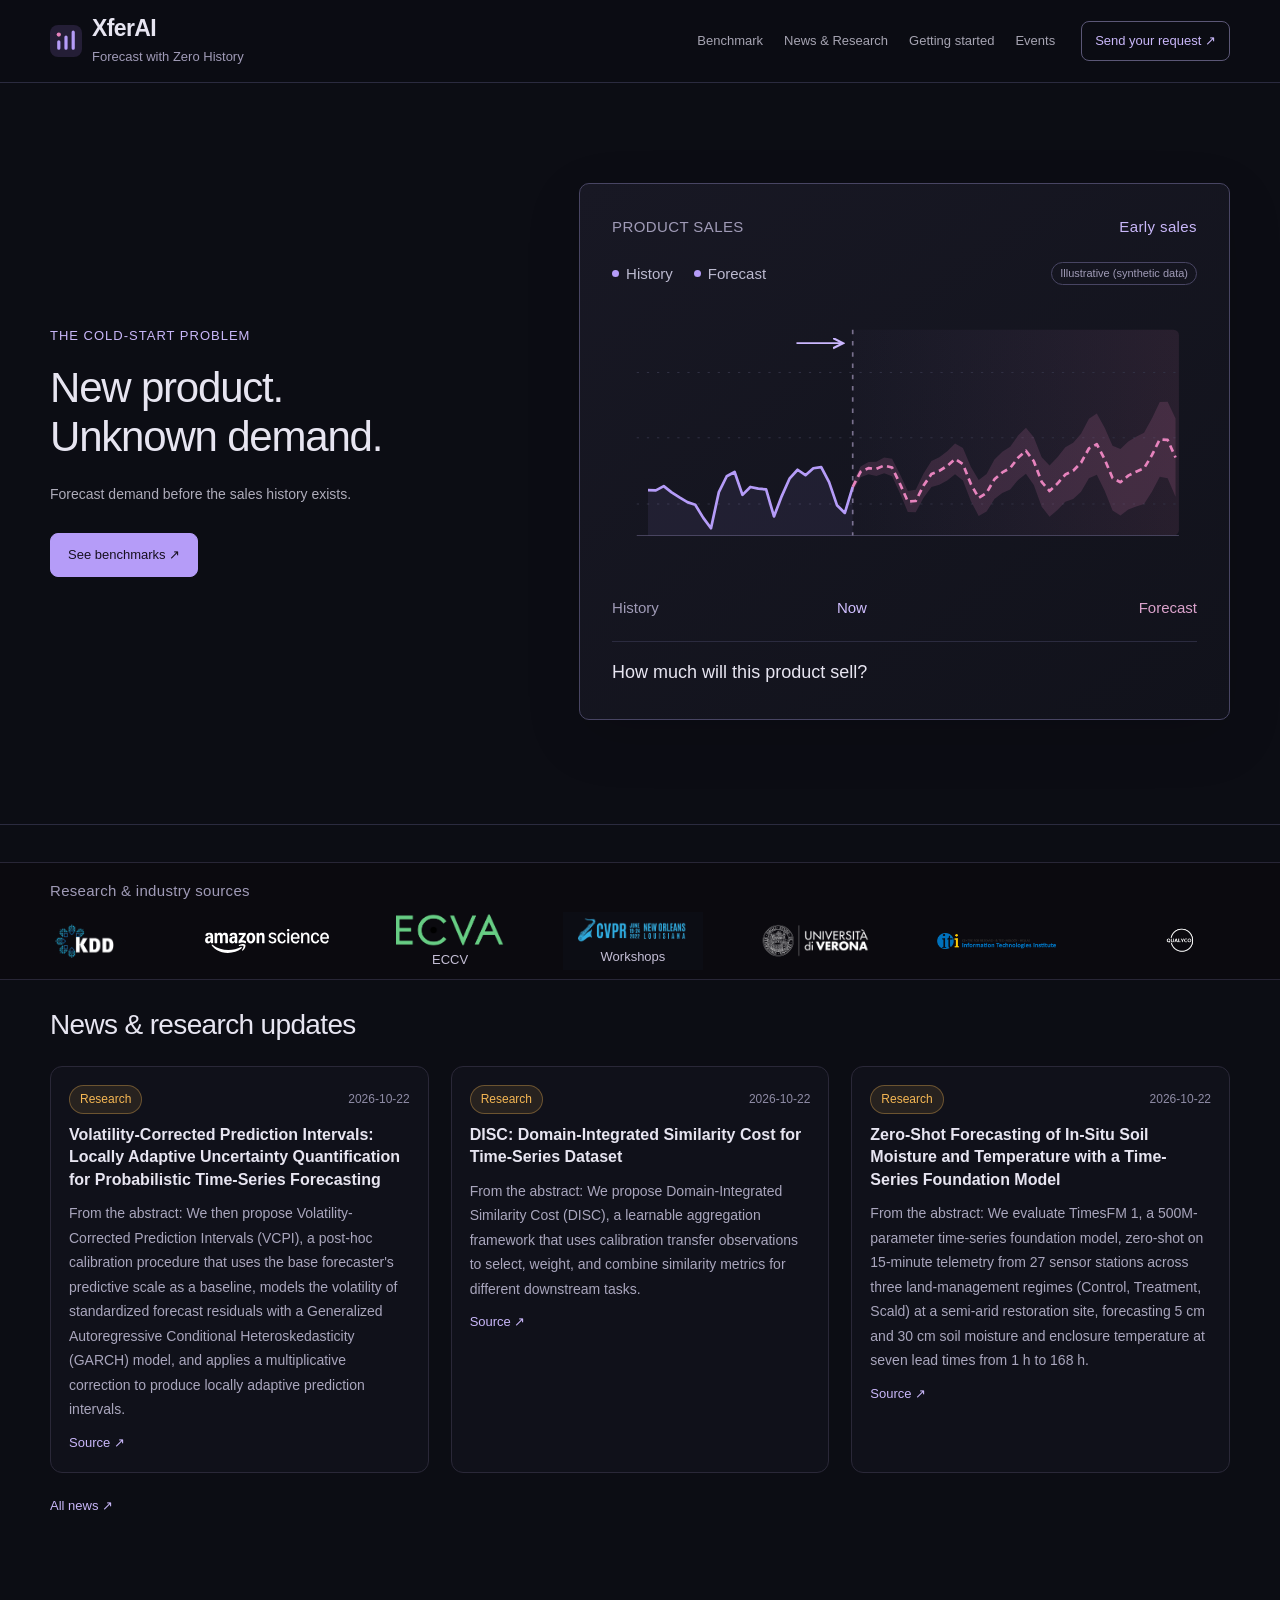
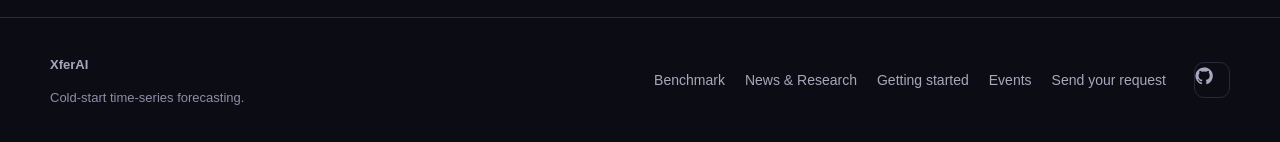
==== index.html @ 75cf3dd1 "r7.1 candidate (NOT pushed)" ====
<!doctype html>
<html lang="en"><head><meta charset="utf-8"><meta name="viewport" content="width=device-width,initial-scale=1">
<meta name="description" content="Compare forecasting methods for new products with no or limited sales history.">
<meta name="theme-color" content="#0c0d14"><title>Forecasting for new products | XferAI</title>
<meta property="og:site_name" content="XferAI"><meta property="og:type" content="website"><meta property="og:title" content="Forecasting for new products | XferAI"><meta property="og:description" content="Cold-start time-series forecasting: forecast with zero history."><meta property="og:url" content="https://xferai.app/"><meta property="og:image" content="https://xferai.app/assets/og.png"><meta name="twitter:card" content="summary_large_image"><link rel="canonical" href="https://xferai.app/"><link rel="apple-touch-icon" href="/assets/og.png"><link rel="icon" href="/assets/mark.svg" type="image/svg+xml"><link rel="stylesheet" href="/assets/style.css?v=4eefcbe12dc8">
<script src="/assets/hub-app.js?v=1c300732d408" defer></script><script src="/assets/news.js?v=2" defer></script><script src="/assets/reveal.js?v=2" defer></script></head>
<body data-page="home"><a class="skip" href="#main">Skip to content</a>
<header class="site-header"><div class="wrap nav-wrap">
<a class="brand" href="/" aria-label="XferAI home"><img src="/assets/mark.svg" width="33" height="33" alt=""><span>XferAI<small>Forecast with Zero History</small></span></a>
<button id="menu-toggle" class="menu-toggle" aria-expanded="false" aria-controls="main-nav">Menu ☰</button>
<nav id="main-nav" aria-label="Main navigation"><a href="/benchmark/">Benchmark</a><a href="/news/">News &amp; Research</a><a href="/getting-started/">Getting started</a><a href="/events/">Events</a><a class="nav-mobile-only" href="/contact/">Send your request</a></nav><a class="nav-cta" href="/contact/">Send your request ↗</a></div></header>
<main id="main"><section class="home-hero"><div class="wrap hero-grid"><div><p class="eyebrow">THE COLD-START PROBLEM</p><h1>New product.<br>Unknown demand.</h1><p class="hero-copy">Forecast demand before the sales history exists.</p><div class="hero-actions"><a class="button primary" href="/benchmark/">See benchmarks ↗</a></div></div>
<div class="coldstart-visual" id="history-visual" tabindex="0" role="group" aria-label="Cold-start demand diagram. Focus to stop motion."><div class="visual-heading"><span>PRODUCT SALES</span><span class="history-states">Early sales</span></div>
<div class="visual-legend"><span><i></i>History</span><span><i></i>Forecast</span><span class="fc-tag">Illustrative (synthetic data)</span></div>
<svg class="history-graph" viewBox="0 0 520 235" role="img" aria-labelledby="history-title history-desc"><title id="history-title">Product history, now, and unknown future demand</title><desc id="history-desc">Illustrative only: an irregular synthetic sales history with trend, seasonality and noise, then a forecast line with a widening uncertainty band. Not measured data or a model result.</desc><defs><linearGradient id="future-shade" x1="0" x2="1"><stop offset="0" stop-color="#b59cf8" stop-opacity=".02"/><stop offset="1" stop-color="#e783bd" stop-opacity=".10"/></linearGradient><marker id="now-arrow" markerWidth="7" markerHeight="7" refX="5" refY="3" orient="auto"><path d="M0 0l6 3-6 3" fill="none" stroke="#cbb7ff" stroke-width="1.3"/></marker></defs>
<rect x="214" y="15" width="290" height="183" rx="5" fill="url(#future-shade)"/>
<path class="history-grid" d="M22 53h482M22 111h482M22 170h482"/><path class="history-axis" d="M22 198h482"/><path class="forecast-origin" d="M214 15v183"/>
<clipPath id="fc-sweep"><rect class="fc-sweep-rect" x="22" y="0" width="490" height="235"/></clipPath>
<g clip-path="url(#fc-sweep)"><path class="fc-hist-fill" d="M32 157.6 L39 157.8 L46 154.1 L53 159.6 L60 164.1 L67 168.3 L74 170.6 L81 182.1 L88 191.5 L95 159.4 L102 145.3 L109 141.5 L116 161.8 L123 154.8 L130 156.3 L137 157.0 L144 181.0 L151 162.7 L158 147.1 L165 139.5 L172 144.3 L179 138.2 L186 137.1 L193 150.5 L200 171.0 L207 177.9 L214 154.7 V198 H32Z"/><path class="fc-hist" d="M32 157.6 L39 157.8 L46 154.1 L53 159.6 L60 164.1 L67 168.3 L74 170.6 L81 182.1 L88 191.5 L95 159.4 L102 145.3 L109 141.5 L116 161.8 L123 154.8 L130 156.3 L137 157.0 L144 181.0 L151 162.7 L158 147.1 L165 139.5 L172 144.3 L179 138.2 L186 137.1 L193 150.5 L200 171.0 L207 177.9 L214 154.7"/><path class="fc-band" d="M214 150.7 L221 136.6 L228 132.6 L235 132.5 L242 128.7 L249 129.7 L256 143.5 L263 158.5 L270 157.3 L277 142.9 L284 131.8 L291 128.3 L298 123.1 L305 116.1 L312 120.1 L319 136.8 L326 148.6 L333 143.2 L340 130.5 L347 123.6 L354 119.0 L361 109.1 L368 102.1 L375 110.6 L382 128.3 L389 135.7 L396 128.3 L403 119.5 L410 115.4 L417 107.5 L424 94.1 L431 89.5 L438 102.2 L445 118.2 L452 121.1 L459 114.4 L466 110.2 L473 106.5 L480 94.0 L487 79.2 L494 79.0 L501 93.9 L501 163.4 L494 147.0 L487 145.7 L480 159.0 L473 170.0 L466 172.2 L459 174.9 L452 180.1 L445 175.7 L438 158.2 L431 144.0 L424 147.1 L417 159.0 L410 165.4 L403 168.0 L396 175.3 L389 181.2 L382 172.3 L375 153.1 L368 143.1 L361 148.6 L354 157.0 L347 160.1 L340 165.5 L333 176.7 L326 180.6 L319 167.3 L312 149.1 L305 143.6 L298 149.1 L291 152.8 L284 154.8 L277 164.4 L270 177.3 L263 177.0 L256 160.5 L249 145.2 L242 142.7 L235 145.0 L228 143.6 L221 146.1 L214 158.7Z"/><path class="fc-mean" d="M214 154.7 L221 141.3 L228 138.1 L235 138.7 L242 135.7 L249 137.5 L256 152.0 L263 167.7 L270 167.3 L277 153.6 L284 143.3 L291 140.5 L298 136.1 L305 129.9 L312 134.6 L319 152.0 L326 164.6 L333 160.0 L340 148.0 L347 141.9 L354 138.0 L361 128.9 L368 122.6 L375 131.9 L382 150.3 L389 158.4 L396 151.8 L403 143.8 L410 140.4 L417 133.3 L424 120.6 L431 116.8 L438 130.2 L445 146.9 L452 150.6 L459 144.7 L466 141.2 L473 138.2 L480 126.5 L487 112.5 L494 113.0 L501 128.6"/></g>
<path class="current-arrow" d="M164 27h40" marker-end="url(#now-arrow)"/></svg>
<div class="visual-axis"><span>History</span><span class="now-label">Now</span><span>Forecast</span></div><div class="visual-caption"><span>How much will this product sell?</span></div></div></div></section>
<section class="industry-section section industry-ticker logo-strip-small" id="industry-ticker"><div class="wrap ticker-heading"><div class="section-heading"><div><h2>Research &amp; industry sources</h2></div></div></div><div class="ticker-window"><div id="logo-strip-cards" class="ticker-track"><div class="ticker-group"><a class="industry-chip org-logo" href="https://www.kdd.org/kdd2020/accepted-papers/view/attention-based-multi-modal-new-product-sales-time-series-forecasting.html" target="_blank" rel="noopener noreferrer" title="KDD 2020 publication venue for a cited new-product forecasting paper." aria-label="ACM SIGKDD: historical research source"><img src="/assets/logos/sigkdd.png" alt="ACM SIGKDD"></a><a class="industry-chip org-logo" href="https://www.amazon.science/publications/geann-scalable-graph-augmentations-for-multi-horizon-time-series-forecasting" target="_blank" rel="noopener noreferrer" title="Publisher and author institution of GEANN." aria-label="Amazon Science: research source"><img src="/assets/logos/amazon-science-white.svg" alt="Amazon Science"></a><a class="industry-chip org-logo" href="https://www.ecva.net/papers/eccv_2022/papers_ECCV/html/5561_ECCV_2022_paper.php" target="_blank" rel="noopener noreferrer" title="ECVA organizes the ECCV conference series and hosts the official POP ECCV 2022 proceedings record and paper." aria-label="ECVA / ECCV: research source"><img src="/assets/logos/ecva.png" alt="ECVA / ECCV"><span class="org-caption">ECCV</span></a><a class="industry-chip org-logo" href="https://openaccess.thecvf.com/content/CVPR2022W/CVFAD/html/Skenderi_The_Multi-Modal_Universe_of_Fast-Fashion_The_Visuelle_2.0_Benchmark_CVPRW_2022_paper.html" target="_blank" rel="noopener noreferrer" title="Workshop venue identification only; not CVPR main-conference acceptance." aria-label="CVPR 2022 Workshops: research source"><img src="/assets/logos/cvpr-2022.png" alt="CVPR 2022 Workshops"><span class="org-caption">Workshops</span></a><a class="industry-chip org-logo" href="https://arxiv.org/html/2412.05566v1" target="_blank" rel="noopener noreferrer" title="Author institution for Dif4FF and the earlier GTM-Transformer / VISUELLE paper." aria-label="University of Verona: research source"><img src="/assets/logos/university-of-verona.png" alt="University of Verona"></a><a class="industry-chip org-logo" href="https://arxiv.org/abs/2204.04014v2" target="_blank" rel="noopener noreferrer" title="Author institution for the MuQAR paper (arXiv:2204.04014)." aria-label="CERTH–ITI: research source"><img src="/assets/logos/certh-iti.png" alt="CERTH–ITI"></a><a class="industry-chip org-logo" href="https://arxiv.org/html/2412.05566v1" target="_blank" rel="noopener noreferrer" title="Coauthor institution for Dif4FF; Marco Cristani lists QUALYCO S.r.l. as an affiliation." aria-label="QUALYCO: research source"><img src="/assets/logos/qualyco.png" alt="QUALYCO"></a></div><div class="ticker-group" aria-hidden="true"><a class="industry-chip org-logo" href="https://www.kdd.org/kdd2020/accepted-papers/view/attention-based-multi-modal-new-product-sales-time-series-forecasting.html" target="_blank" rel="noopener noreferrer" title="KDD 2020 publication venue for a cited new-product forecasting paper." aria-label="ACM SIGKDD: historical research source" tabindex="-1"><img src="/assets/logos/sigkdd.png" alt="ACM SIGKDD"></a><a class="industry-chip org-logo" href="https://www.amazon.science/publications/geann-scalable-graph-augmentations-for-multi-horizon-time-series-forecasting" target="_blank" rel="noopener noreferrer" title="Publisher and author institution of GEANN." aria-label="Amazon Science: research source" tabindex="-1"><img src="/assets/logos/amazon-science-white.svg" alt="Amazon Science"></a><a class="industry-chip org-logo" href="https://www.ecva.net/papers/eccv_2022/papers_ECCV/html/5561_ECCV_2022_paper.php" target="_blank" rel="noopener noreferrer" title="ECVA organizes the ECCV conference series and hosts the official POP ECCV 2022 proceedings record and paper." aria-label="ECVA / ECCV: research source" tabindex="-1"><img src="/assets/logos/ecva.png" alt="ECVA / ECCV"><span class="org-caption">ECCV</span></a><a class="industry-chip org-logo" href="https://openaccess.thecvf.com/content/CVPR2022W/CVFAD/html/Skenderi_The_Multi-Modal_Universe_of_Fast-Fashion_The_Visuelle_2.0_Benchmark_CVPRW_2022_paper.html" target="_blank" rel="noopener noreferrer" title="Workshop venue identification only; not CVPR main-conference acceptance." aria-label="CVPR 2022 Workshops: research source" tabindex="-1"><img src="/assets/logos/cvpr-2022.png" alt="CVPR 2022 Workshops"><span class="org-caption">Workshops</span></a><a class="industry-chip org-logo" href="https://arxiv.org/html/2412.05566v1" target="_blank" rel="noopener noreferrer" title="Author institution for Dif4FF and the earlier GTM-Transformer / VISUELLE paper." aria-label="University of Verona: research source" tabindex="-1"><img src="/assets/logos/university-of-verona.png" alt="University of Verona"></a><a class="industry-chip org-logo" href="https://arxiv.org/abs/2204.04014v2" target="_blank" rel="noopener noreferrer" title="Author institution for the MuQAR paper (arXiv:2204.04014)." aria-label="CERTH–ITI: research source" tabindex="-1"><img src="/assets/logos/certh-iti.png" alt="CERTH–ITI"></a><a class="industry-chip org-logo" href="https://arxiv.org/html/2412.05566v1" target="_blank" rel="noopener noreferrer" title="Coauthor institution for Dif4FF; Marco Cristani lists QUALYCO S.r.l. as an affiliation." aria-label="QUALYCO: research source" tabindex="-1"><img src="/assets/logos/qualyco.png" alt="QUALYCO"></a></div></div></div></section><section class="section wrap reveal-section" id="updates"><div class="section-heading"><div><h2>News &amp; research updates</h2></div></div><div id="feed-grid" class="news-grid" data-limit="3"><p class="loading">Loading…</p></div><p class="feed-more"><a class="text-link" href="/news/">All news ↗</a></p></section></main>
<footer class="site-footer"><div class="wrap footer-grid"><div><a class="footer-brand" href="/">XferAI</a><p>Cold-start time-series forecasting.</p></div><nav class="footer-links" aria-label="Footer"><a href="/benchmark/">Benchmark</a><a href="/news/">News &amp; Research</a><a href="/getting-started/">Getting started</a><a href="/events/">Events</a><a href="/contact/">Send your request</a></nav><div class="footer-social"><a href="https://github.com/raghavchalapathy/XferAI-Bench" aria-label="XferAI-Bench on GitHub" title="GitHub"><svg viewBox="0 0 24 24" aria-hidden="true"><path d="M12 .5a11.5 11.5 0 0 0-3.6 22.4c.6.1.8-.3.8-.6v-2c-3.2.7-3.9-1.5-3.9-1.5-.5-1.3-1.3-1.7-1.3-1.7-1-.7.1-.7.1-.7 1.2.1 1.8 1.2 1.8 1.2 1 1.8 2.8 1.3 3.5 1 .1-.8.4-1.3.7-1.6-2.6-.3-5.3-1.3-5.3-5.7 0-1.3.5-2.3 1.2-3.1-.1-.3-.5-1.5.1-3.1 0 0 1-.3 3.2 1.2a11 11 0 0 1 5.8 0C17.3 4.6 18.3 5 18.3 5c.6 1.6.2 2.8.1 3.1.8.8 1.2 1.8 1.2 3.1 0 4.4-2.7 5.4-5.3 5.7.4.4.8 1.1.8 2.2v3.2c0 .3.2.7.8.6A11.5 11.5 0 0 0 12 .5z"/></svg></a></div></div></footer></body></html>
---- assets/style.css ----
:root {
  color-scheme: dark;
  --font: Verdana, Arial, sans-serif;
  --bg: #0c0d14;
  --surface: #14151f;
  --raised: #1a1b29;
  --ink: #e7e5f1;
  --text: #bbb9cf;
  --muted: #a09bb7;
  --dim: #928ca8;
  --aqua: #b59cf8;
  --aqua-soft: #c9b7f9;
  --line: #2b2b3f;
  --line-strong: #484563;
  --method-color: #d2b3ff;
}

* { box-sizing: border-box; }
html { scroll-behavior: smooth; scroll-padding-top: 92px; }
body { margin: 0; min-width: 300px; background: var(--bg); color: var(--text); font: 14px/1.75 var(--font); -webkit-font-smoothing: antialiased; }
main { min-width: 0; }
button, input, select, textarea, table, code, pre, svg text { font-family: var(--font); }
button, input, select, textarea { font-size: 14px; }
button { cursor: pointer; }
button:disabled { cursor: not-allowed; }
a { color: var(--aqua-soft); text-decoration-thickness: 1px; text-underline-offset: 4px; }
a:hover { color: var(--aqua); }
button, a, input, select, summary { outline-offset: 5px; -webkit-tap-highlight-color: transparent; }
:focus-visible { outline: 2px solid var(--aqua); }
img { max-width: 100%; height: auto; }
svg { max-width: 100%; }
[hidden] { display: none !important; }
h1, h2, h3, h4, p { margin: 0; }
h1, h2, h3, h4 { color: var(--ink); font-family: var(--font); font-style: normal; font-weight: 500; }
h1 { font-size: 38px; letter-spacing: -1.1px; line-height: 1.2; }
h2 { font-size: 28px; letter-spacing: -.65px; line-height: 1.35; }
h3 { font-size: 22px; line-height: 1.45; letter-spacing: -.3px; }
h4 { font-size: 18px; line-height: 1.5; }
h1 em, h2 em, h3 em, h4 em { font-style: normal; }
strong, b { font-weight: 600; color: var(--ink); }
p + p { margin-top: 13px; }
ul, ol { padding-left: 21px; }
li + li { margin-top: 7px; }
small { font-size: 13px; }
.wrap { width: min(1180px, calc(100% - 80px)); margin-inline: auto; min-width: 0; }
.skip { position: fixed; top: 14px; left: -9999px; z-index: 100; background: var(--aqua); color: var(--bg); padding: 13px 17px; font-size: 14px; }
.skip:focus { left: 20px; }
.sr-only { position: absolute; width: 1px; height: 1px; padding: 0; margin: -1px; overflow: hidden; clip: rect(0,0,0,0); white-space: nowrap; border: 0; }

/* Shared navigation. */
.site-header { position: sticky; top: 0; z-index: 40; background: rgb(12 13 20 / 97%); border-bottom: 1px solid var(--line); backdrop-filter: blur(14px); }
.nav-wrap { min-height: 82px; display: flex; align-items: center; gap: 26px; position: relative; }
.brand { display: inline-flex; align-items: center; gap: 10px; flex-shrink: 0; color: var(--ink); text-decoration: none; font: 600 23px/1.2 var(--font); letter-spacing: -.6px; }
.brand:hover { color: var(--ink); }
.brand img { width: 32px; height: 32px; object-fit: contain; }
.brand small { display: block; color: var(--muted); font: 400 13px/1.5 var(--font); letter-spacing: 0; margin-top: 4px; }
.site-header nav { display: flex; align-items: center; gap: 21px; margin-left: auto; }
.site-header nav a { display: block; padding: 28px 0; color: #a6a4b2; text-decoration: none; font-size: 13px; white-space: nowrap; }
.site-header nav a:hover, .site-header nav a[aria-current='page'], .site-header nav a.active { color: var(--ink); }
.site-header nav a[aria-current='page'] { position: relative; }
.site-header nav a[aria-current='page']::after { content: ''; position: absolute; height: 1px; bottom: 21px; left: 0; right: 0; background: var(--aqua); }
.nav-cta { display: inline-flex; align-items: center; justify-content: center; flex-shrink: 0; padding: 9px 13px; border: 1px solid #5b5776; border-radius: 3px; color: var(--aqua-soft); text-decoration: none; font-size: 13px; line-height: 1.5; }
.nav-cta:hover { border-color: var(--aqua); color: var(--aqua); background: #121119; }
.menu-toggle { display: none; background: transparent; border: 1px solid var(--line-strong); border-radius: 3px; color: var(--text); padding: 8px 11px; font-size: 13px; }
.release-bar { color: var(--muted); border-bottom: 1px solid var(--line); font-size: 13px; }
.release-bar > .wrap { display: flex; flex-wrap: wrap; justify-content: space-between; align-items: center; gap: 5px 20px; padding-block: 8px; }
.status-dot { display: inline-block; width: 5px; height: 5px; background: var(--aqua); border-radius: 50%; margin-right: 8px; vertical-align: 1px; }
.eyebrow { font-size: 13px; line-height: 1.6; font-weight: 400; text-transform: uppercase; letter-spacing: 1px; color: var(--aqua-soft); margin-bottom: 16px; }
.button { display: inline-flex; align-items: center; justify-content: center; gap: 13px; padding: 11px 17px; border: 1px solid var(--line-strong); border-radius: 3px; text-decoration: none; font-size: 13px; line-height: 1.5; font-weight: 400; color: var(--ink); background: transparent; }
.button.primary { background: var(--aqua); border-color: var(--aqua); color: #100f16; }
.button.primary:hover { background: #a39fc0; border-color: #a39fc0; color: #100f16; }
.button.secondary:hover { color: var(--aqua); border-color: #706b90; background: #111018; }
.button.disabled, .button:disabled { color: #918f9f; border-color: #3a3848; background: #100f17; }
.button small, .button span { font-size: 13px; }
.text-link { display: inline-flex; gap: 9px; align-items: center; color: var(--aqua-soft); text-decoration: none; font-size: 13px; font-weight: 400; line-height: 1.7; }
.text-link:hover { color: var(--aqua); text-decoration: underline; }
button.text-link { border: 0; padding: 0; background: transparent; }
.badge { display: inline-flex; align-items: center; width: fit-content; border: 1px solid #3f3d4f; border-radius: 3px; padding: 3px 7px; font-size: 13px; line-height: 1.6; font-weight: 400; color: #b0aec0; background: #100f18; white-space: nowrap; }
.badge.teal { color: #b4b0cc; background: #12111a; border-color: #413c5d; }
.badge.blue { color: #bcbace; background: #14131d; border-color: #464358; }
.badge.amber { color: #d1c28e; background: #201f12; border-color: #5b5534; }
.badge.muted { color: #9b99ab; background: #100f16; border-color: #3b3949; }
.new-badge { display: inline-flex; align-items: center; margin-left: 9px; padding: 2px 7px; border: 1px solid #775073; border-radius: 3px; background: #2b1630; color: #f0b9ed; font-size: 13px; font-weight: 400; line-height: 1.5; vertical-align: middle; letter-spacing: 0; }

/* Home and scenario navigation. */
.home-hero { padding: 58px 0 53px; border-bottom: 1px solid var(--line); }
.hero-grid { display: grid; grid-template-columns: 1.2fr 1fr; gap: 69px; align-items: center; }
.home-hero h1 { font-size: 42px; line-height: 1.17; letter-spacing: -1.2px; }
.home-hero h1 em { color: var(--aqua-soft); font-style: normal; }
p.hero-copy { margin-top: 21px; max-width: 560px; color: #aeacba; font-size: 14px; line-height: 1.85; }
.hero-actions { display: flex; flex-wrap: wrap; gap: 12px; margin-top: 25px; }
.hero-note { font-size: 13px; color: var(--muted); margin-top: 16px; }
.launch-window { padding: 24px; border: 1px solid #353343; border-radius: 3px; background: #0c0b12; min-width: 0; }
.window-head { display: flex; flex-wrap: wrap; align-items: center; justify-content: space-between; gap: 9px 13px; color: #a4a1b5; font-size: 13px; letter-spacing: .25px; }
.launch-window > h2 { font-size: 26px; line-height: 1.3; margin-top: 22px; }
.window-scale { display: grid; grid-template-columns: repeat(5, minmax(0, 1fr)); gap: 7px; margin: 25px 0 21px; }
.window-day { position: relative; padding: 10px 3px; border: 1px solid #312f41; text-align: center; color: #9f9db1; min-height: 77px; border-radius: 2px; }
.window-day strong { display: block; color: #c6c4d2; font: 400 24px/1.5 var(--font); }
.window-day small { font-size: 13px; line-height: 1.4; display: block; }
.window-day:first-child { border-color: #56507b; background: #14131c; }
.window-day:first-child strong { color: var(--aqua); }
.launch-point { position: absolute; width: 5px; height: 5px; border-radius: 50%; background: var(--aqua); top: -3px; left: calc(50% - 2.5px); }
.signal-chips { display: flex; flex-wrap: wrap; gap: 8px; border-top: 1px solid #2c2a3a; padding-top: 16px; }
.signal-chips span { border: 1px solid #383646; border-radius: 2px; padding: 4px 7px; font-size: 13px; color: #a3a0b7; }
.launch-window > p { color: #aaa7b8; font-size: 14px; line-height: 1.8; margin-top: 18px; }
.launch-window > p b { color: #c8c6d4; font-weight: 400; }
.illustration-note { display: block; font-size: 13px; line-height: 1.6; color: var(--dim); margin-top: 13px; }
.section { padding-block: 39px 5px; }
.section:last-child { padding-bottom: 45px; }
.section-heading { display: flex; align-items: flex-end; justify-content: space-between; gap: 24px; margin-bottom: 22px; }
.section-heading .eyebrow { margin-bottom: 10px; }
.section-heading p:not(.eyebrow) { color: var(--muted); font-size: 14px; line-height: 1.8; margin-top: 12px; max-width: 800px; }
.section-heading > .text-link { flex-shrink: 0; font-size: 13px; }
.section > p { font-size: 14px; color: var(--muted); margin-bottom: 20px; }
.scenario-grid { display: grid; grid-template-columns: repeat(3, minmax(0, 1fr)); gap: 18px; }
.scenario-card { display: flex; flex-direction: column; padding: 24px; text-decoration: none; color: inherit; border: 1px solid #343241; background: #0c0b11; border-radius: 3px; transition: border-color .15s; }
.scenario-card:hover { color: inherit; border-color: #6e698c; }
.line-icon { color: #aba7c6; font-size: 24px; line-height: 1; margin-bottom: 20px; display: inline-flex; align-items: center; width: 30px; height: 30px; }
.card-kicker { color: #a2a0b4; font-size: 13px; letter-spacing: .5px; text-transform: uppercase; margin-bottom: 13px; }
.scenario-card h3 { color: #d3d1de; font: 400 24px/1.3 var(--font); margin-bottom: 13px; letter-spacing: -.6px; }
.scenario-card p { font-size: 14px; color: var(--muted); line-height: 1.8; }
.card-link { display: block; color: var(--aqua-soft); font-size: 13px; padding-top: 21px; margin-top: auto; }
.scenario-foot { display: flex; flex-wrap: wrap; justify-content: space-between; gap: 9px 20px; font-size: 13px; color: var(--muted); padding-top: 16px; }
.scenario-foot b { color: #bab7c8; font-weight: 400; }

/* Industry strip: equal-width duplicate runs make the rightward loop seamless. */
.industry-section { margin-top: 37px; padding-block: 30px; border-block: 1px solid #282636; background: #0b0a0f; }
.ticker-heading { display: flex; flex-wrap: wrap; align-items: center; justify-content: space-between; gap: 13px 24px; margin-bottom: 19px; }
.ticker-heading h2 { font-size: 28px; }
.ticker-heading p { color: var(--muted); font-size: 14px; margin-top: 10px; }
#industry-motion-toggle { flex-shrink: 0; font-size: 13px; }
.industry-ticker { min-width: 0; width: 100%; }
.ticker-window { width: 100%; overflow: hidden; padding-block: 3px; }
.ticker-track { display: flex; align-items: stretch; width: max-content; gap: 0; animation: industry-drift-right 60s linear infinite; will-change: transform; }
.ticker-group { display: flex; flex-shrink: 0; align-items: stretch; gap: 14px; padding-right: 14px; }
.ticker-track > .industry-chip { margin-right: 14px; }
.industry-chip { flex-shrink: 0; display: flex; align-items: center; gap: 13px; width: 265px; min-height: 89px; padding: 17px 19px; border: 1px solid #383648; border-radius: 3px; background: #0f0e15; color: #c4c1d2; text-decoration: none; }
.industry-chip:hover { border-color: #6e6a86; color: #d6d4e1; }
.industry-icon { display: inline-flex; align-items: center; justify-content: center; flex-shrink: 0; width: 32px; height: 32px; font-size: 24px; color: #b9b0dc; }
.industry-icon svg { display: block; width: 28px; height: 28px; }
.ticker-copy { display: block; min-width: 0; font-size: 14px; line-height: 1.5; }
.ticker-copy strong { display: block; color: #d4d3de; font-size: 14px; font-weight: 400; }
.ticker-copy small { display: block; font-size: 13px; color: #9996a9; line-height: 1.55; margin-top: 5px; }
.industry-ticker:hover .ticker-track, .industry-ticker:focus-within .ticker-track,
.ticker-window:hover .ticker-track, .ticker-window:focus-within .ticker-track,
.industry-ticker.is-paused .ticker-track, .ticker-window.is-paused .ticker-track, .ticker-track.is-paused { animation-play-state: paused; }
@keyframes industry-drift-right { from { transform: translateX(-50%); } to { transform: translateX(0); } }
/* Older application markup remains usable while a release is being rebuilt. */
.industry-grid { display: grid; grid-template-columns: repeat(3, minmax(0, 1fr)); gap: 23px; }
.industry-card { min-width: 0; border-left: 1px solid #3f3d4e; padding: 3px 16px; color: var(--muted); font-size: 14px; }
.industry-card .card-kicker { display: block; font-size: 13px; }
.industry-card h3 { font-size: 18px; margin: 10px 0; color: #cac8d6; }
.industry-card p { font-size: 14px; line-height: 1.8; }
.industry-card .badge { margin-top: 13px; white-space: normal; font-size: 13px; }
.industry-card details, .industry-card .text-link { font-size: 13px; margin-top: 13px; }
.industry-card summary { cursor: pointer; }
.industry-card details p { margin-top: 10px; }

/* News retains clear sources and compact disclosures. */
.news-grid { display: grid; grid-template-columns: repeat(3, minmax(0, 1fr)); gap: 22px; }
.news-card { display: flex; flex-direction: column; min-width: 0; border-top: 1px solid #474557; padding-top: 15px; }
.news-top { display: flex; flex-wrap: wrap; justify-content: space-between; gap: 7px 13px; color: #a19fb1; font-size: 13px; line-height: 1.8; }
.news-body { padding-top: 15px; display: flex; flex-direction: column; flex: 1; }
.news-body h3 { font-size: 19px; line-height: 1.6; font-weight: 400; margin-bottom: 13px; color: #d3d2dc; }
.news-body p { font-size: 14px; color: #a2a0b0; line-height: 1.8; }
.news-body .news-scope { font-size: 13px; color: var(--muted); margin-top: 13px; }
.news-date { font-size: 13px; color: var(--dim); margin-top: 16px; }
.news-body .text-link { margin-top: auto; padding-top: 17px; font-size: 13px; }
.news-body > .row-details { margin-top: 13px; }
.news-body > .row-details p { font-size: 13px; }
.news-toolbar { margin: 8px 0 22px; display: flex; flex-wrap: wrap; gap: 15px; align-items: center; justify-content: space-between; }
.news-grid > .empty-state, .news-grid > .loading { grid-column: 1 / -1; }
.service-callout { margin-top: 41px; padding-block: 31px; border-top: 1px solid var(--line-strong); display: flex; align-items: center; justify-content: space-between; gap: 30px; }
.service-callout h2 { font-size: 28px; }
.service-callout p { font-size: 14px; max-width: 680px; margin-top: 14px; color: var(--muted); }
.service-callout > div:last-child { display: flex; flex-direction: column; align-items: flex-start; gap: 13px; }

/* Benchmark controls and source context. */
.compact-hero, .page-hero { padding: 31px 0 18px; }
.compact-hero h1, .page-hero h1 { font-size: 34px; letter-spacing: -.9px; line-height: 1.25; }
.compact-hero p:not(.eyebrow), .page-hero p.hero-copy { color: #a7a4b5; font-size: 14px; line-height: 1.8; max-width: 850px; margin-top: 13px; }
.compact-hero .eyebrow { font-size: 13px; margin-bottom: 11px; }
.hero-meta { display: flex; flex-wrap: wrap; gap: 9px 17px; align-items: center; margin-top: 17px; font-size: 13px; color: var(--muted); }
.workbench { padding-bottom: 34px; }
.filters { display: grid; grid-template-columns: 1.35fr 1fr 1fr auto; align-items: end; gap: 16px; margin: 5px 0 15px; padding: 14px 0 17px; border-block: 1px solid #322f40; }
.filters label { min-width: 0; display: flex; flex-direction: column; gap: 8px; color: #a9a7b9; font-size: 13px; letter-spacing: 0; }
.filters select, .context-toolbar select, .search input, .board-subtoolbar select, .news-toolbar select { min-width: 0; width: 100%; min-height: 40px; padding: 8px 11px; border: 1px solid #484558; border-radius: 3px; background: #111018; color: #c6c4d2; font-size: 13px; outline-offset: 3px; }
.filters select, .context-toolbar select { padding-right: 25px; }
.filters select:hover, .context-toolbar select:hover { border-color: #807c95; }
.reset-filters { border: 0; padding: 9px 0; background: transparent; color: #aca9c1; font-size: 13px; text-decoration: underline; text-underline-offset: 4px; white-space: nowrap; }
.context-toolbar { display: flex; justify-content: space-between; align-items: end; gap: 20px; margin: 14px 0 12px; }
.context-toolbar > label { display: flex; flex-direction: column; gap: 8px; min-width: 0; font-size: 13px; letter-spacing: 0; color: #a8a5b8; }
.context-toolbar > label:first-child { width: min(620px, 67%); }
.context-toolbar #context-select { font-size: 13px; min-height: 40px; }
.context-toolbar .check-label { display: inline-flex; flex-direction: row; align-items: center; width: auto; flex-shrink: 0; gap: 8px; padding-bottom: 9px; font-size: 13px; letter-spacing: 0; }
.check-label { display: inline-flex; align-items: center; gap: 8px; font-size: 13px; color: #a7a5b7; }
.check-label input { accent-color: var(--aqua); width: 14px; height: 14px; }
.context-toolbar > .search { width: 205px; flex-shrink: 0; }
.context-toolbar > .search input { width: 100%; min-width: 0; }
.context-summary { font-size: 14px; color: #c0becc; line-height: 1.75; margin: 11px 0 5px; max-width: 1050px; }
.context-summary strong { color: #d5d3df; font-weight: 400; }
.context-meta { color: #9b98ac; display: flex; flex-wrap: wrap; gap: 6px 16px; font-size: 13px; margin: 8px 0 12px; }
.filter-status, .chart-status { font-size: 13px; color: #9d9ab2; line-height: 1.8; }
.filter-status { margin: 9px 0 12px; }
.context-details { border-bottom: 1px solid #373545; padding: 6px 0 15px; margin-bottom: 17px; font-size: 13px; color: #a7a5b7; }
.context-details summary { cursor: pointer; color: #b9b6cf; font-size: 13px; width: fit-content; }
.context-details > div { margin-top: 15px; max-width: 1000px; }
.context-details p, .context-details li { font-size: 13px; line-height: 1.85; }
.context-details .source-list { margin-top: 13px; }
.source-list { display: flex; flex-wrap: wrap; gap: 10px 20px; margin-top: 15px; }
.source-list .text-link { font-size: 13px; }
.chart-section { margin-top: 21px; padding-top: 19px; border-top: 1px solid #302e3e; min-width: 0; }
.bar-section { margin-top: 14px; padding-top: 5px; border-top: 0; }
.chart-section .section-heading { margin-bottom: 16px; }
.chart-section .section-heading h2 { font-size: 28px; }
.chart-section .section-heading p { font-size: 14px; margin-top: 10px; color: #9e9cae; }
.chart-actions { margin-top: 9px; }
.chart-scroll { width: 100%; max-width: 100%; overflow-x: auto; overflow-y: hidden; -webkit-overflow-scrolling: touch; scrollbar-color: #56526d #0f0e16; scrollbar-width: thin; }
.chart-scroll > div { min-width: 0; }
.chart-svg { width: 100%; height: auto; display: block; max-width: none; overflow: visible; font-family: var(--font); }
.chart-svg text { font-family: var(--font); font-size: 13px; }
.chart-grid-line { stroke: #353243; stroke-width: 1; stroke-dasharray: 2 5; }
.chart-axis-line { stroke: #5c596c; stroke-width: 1; }
.chart-tick { fill: #aba9b9; font-size: 13px; }
.chart-axis-label { fill: #b6b4c6; font-size: 13px; }
.chart-value { fill: #e2d7ee; font-size: 14px; font-variant-numeric: tabular-nums; }
.chart-method-label { fill: #c2c1ce; font-size: 13px; }
.chart-bar, .chart-dot { fill: var(--method-color, #d2b3ff); }
.chart-dot { stroke: var(--bg); stroke-width: 1.5; }
.chart-bar[data-selected='true'], .chart-dot[data-selected='true'] { stroke: #ffe4ff; stroke-width: 2; }
.chart-hit-target { cursor: pointer; pointer-events: all; }
.chart-hit-target:hover { filter: brightness(1.1); stroke: #f3d5ff; stroke-width: 1; }
.chart-hit-target:focus, .chart-hit-target:focus-visible, .chart-hit-target[data-selected='true'] { outline: none; stroke: #f4ccff; stroke-width: 2; }
.chart-legend { display: flex; align-items: center; flex-wrap: wrap; gap: 13px 23px; margin: 18px 0 13px; }
.chart-legend-item { display: inline-flex; align-items: center; gap: 8px; font-size: 13px; color: #b6b4c4; }
.legend-swatch { display: inline-block; flex-shrink: 0; width: 10px; height: 10px; background: var(--method-color, #d2b3ff); border-radius: 2px; }
.chart-status { min-height: 29px; color: #b1aec5; margin: 13px 0; padding-left: 11px; border-left: 1px solid #615d7b; }

/* Plain tables, with overflow contained inside the table wrapper. */
.table-scroll { width: 100%; max-width: 100%; overflow-x: auto; -webkit-overflow-scrolling: touch; scrollbar-color: #56526d #0f0e16; scrollbar-width: thin; }
.compact-table, .result-table { width: 100%; border-collapse: collapse; text-align: left; font-size: 14px; line-height: 1.8; }
.compact-table th, .result-table th { color: #acaaba; font-size: 13px; font-weight: 400; letter-spacing: 0; padding: 13px 14px; border-bottom: 1px solid #514f60; background: transparent; vertical-align: bottom; white-space: nowrap; }
.compact-table td, .result-table td { padding: 15px 14px; border-bottom: 1px solid #322f40; color: #b8b6c6; font-size: 14px; vertical-align: top; }
.compact-table th:first-child, .compact-table td:first-child, .result-table th:first-child, .result-table td:first-child { padding-left: 0; }
.compact-table th:last-child, .compact-table td:last-child, .result-table th:last-child, .result-table td:last-child { padding-right: 0; }
.compact-table tbody tr:hover { background: #0e0d15; }
.compact-table .method-cell { min-width: 245px; color: #d1d0dd; }
.method-cell { display: flex; align-items: center; gap: 11px; }
td.method-cell { display: table-cell; }
.method-name { font-size: 14px; color: #d4d2de; }
.method-icon { flex-shrink: 0; display: inline-flex; width: 27px; height: 27px; align-items: center; justify-content: center; border: 1px solid #51505a; border-radius: 3px; background: #131318; color: var(--method-color, #d2b3ff); font: 400 13px var(--font); }
td.method-cell .method-icon { vertical-align: middle; margin-right: 10px; }
td.method-cell .method-name { vertical-align: middle; }
.compact-table .score-cell { color: #e2d4ef; font-size: 14px; font-variant-numeric: tabular-nums; white-space: nowrap; }
.compact-table .inputs-cell { color: #a8a6b8; font-size: 13px; min-width: 235px; max-width: 390px; }
.compact-table .source-cell { color: #a2a0b1; font-size: 13px; min-width: 135px; }
.compact-table .source-cell a { font-size: 13px; color: #b6b3cc; }
.compact-table small { font-size: 13px; color: #9b98ab; display: block; margin-top: 5px; }
.row-details { font-size: 13px; color: #a29fb3; max-width: 660px; }
.row-details summary { cursor: pointer; color: #c3c0d4; font-size: 13px; }
.row-details p { font-size: 13px; line-height: 1.85; margin-top: 12px; }
.row-details .source-list { margin-top: 13px; }
.fine-print { margin-top: 14px; font-size: 13px; color: #9592a8; line-height: 1.85; max-width: 1050px; }
.empty-state { border-top: 1px solid #3c3a4c; padding: 28px 0; color: #a8a6b6; }
.empty-state h3 { font: 400 24px/1.35 var(--font); margin: 10px 0 13px; color: #d1d0dc; }
.empty-state p { font-size: 14px; line-height: 1.85; max-width: 850px; }
.loading { font-size: 14px; color: #a2a0b1; padding: 25px 0; }
.note-box { color: #a7a5b6; font-size: 13px; line-height: 1.85; border-left: 1px solid #625f77; padding: 11px 17px; margin: 23px 0; max-width: 1050px; }
.note-box strong { font-weight: 400; color: #d2d0dc; }
.search input { min-width: 200px; width: auto; }
.segmented { display: flex; flex-wrap: wrap; gap: 6px 20px; }
.segmented button { border: 0; border-bottom: 1px solid transparent; color: #a3a1b5; background: transparent; padding: 10px 0; font-size: 13px; }
.segmented button[aria-pressed='true'] { color: #d5d3e2; border-bottom-color: var(--aqua); }
.segmented button:hover { color: var(--aqua-soft); }

/* Three-step service and methodology. */
.service-layout { display: grid; grid-template-columns: 1fr 1fr; align-items: center; gap: 52px; padding-top: 5px; padding-bottom: 16px; min-width: 0; }
.orbit-visual { min-width: 0; text-align: center; }
.orbit-visual picture { display: block; width: 100%; max-width: 540px; margin: auto; }
.orbit-visual picture img { display: block; width: 100%; height: auto; aspect-ratio: 1; object-fit: contain; margin: auto; }
.orbit-visual > .text-link, .orbit-visual #animation-toggle { margin-top: 8px; font-size: 13px; color: #adaabf; }
.service-steps { list-style: none; margin: 0; padding: 0; min-width: 0; }
.service-steps li { display: grid; grid-template-columns: 34px minmax(0, 1fr); column-gap: 17px; padding: 23px 0; border-bottom: 1px solid #363344; margin: 0; }
.service-steps li:last-child { border-bottom: 0; }
.service-steps .step-number, .service-steps .num, .service-steps .step-num, .service-steps li > span:first-child { color: #a3a0b8; font-size: 13px; line-height: 1.5; padding-top: 5px; }
.service-steps h2, .service-steps h3 { color: #d4d2df; font: 400 24px/1.35 var(--font); letter-spacing: -.5px; grid-column: 2; }
.service-steps p { color: #a9a7b9; font-size: 14px; line-height: 1.85; margin-top: 12px; max-width: 470px; grid-column: 2; }
.service-steps .badge { margin-top: 14px; grid-column: 2; }
.service-steps .text-link { margin-top: 12px; font-size: 13px; }
.service-bottom { border-top: 1px solid #3b3949; display: flex; flex-wrap: wrap; align-items: center; justify-content: flex-start; gap: 13px 18px; padding-block: 24px; margin-top: 12px; }
.service-bottom p { color: #a7a5b6; font-size: 13px; line-height: 1.85; max-width: 820px; }
.service-bottom p.fine-print { flex-basis: 100%; font-size: 13px; margin: 0; }
.service-bottom .button { flex-shrink: 0; }
.service-bottom .text-link { font-size: 13px; margin-top: 0; }
.service-notes { padding-top: 15px; }
.service-notes p { font-size: 13px; line-height: 1.85; color: #aaa7ba; max-width: 1050px; }

/* Compatibility for existing protocol disclosures and supplemental layouts. */
.two-column, .three-column { display: grid; gap: 24px; grid-template-columns: repeat(2, minmax(0, 1fr)); }
.three-column { grid-template-columns: repeat(3, minmax(0, 1fr)); }
.panel, .padded { min-width: 0; }
.panel.padded { border-top: 1px solid #3c3a4c; padding-top: 20px; }
.panel.padded h3 { color: #cccbd8; font-size: 20px; margin-bottom: 13px; }
.panel.padded p { font-size: 14px; color: #a7a5b6; }
.contents { border-left: 1px solid #454256; padding-left: 18px; }
.contents a { display: block; color: #b7b4c9; font-size: 13px; padding-block: 6px; text-decoration: none; }
.contents > span { color: #9a97ab; font-size: 13px; display: block; margin-bottom: 13px; }
.methodology-layout { display: grid; grid-template-columns: 215px minmax(0, 1fr); gap: 42px; }
.methodology-copy > article { padding-bottom: 25px; margin-bottom: 25px; border-bottom: 1px solid #323042; }
.methodology-copy h2 { font-size: 28px; margin-bottom: 18px; }
.methodology-copy p, .methodology-copy li { font-size: 14px; color: #adabbb; line-height: 1.85; }
.definition-row { display: grid; grid-template-columns: 65px minmax(0, 1fr); gap: 16px; align-items: start; margin: 18px 0; }
.formula { border-left: 1px solid #635f7e; padding: 13px 18px; margin: 20px 0; color: #cdcbdc; }
.formula strong, .formula code, .formula small { display: block; font-family: var(--font); }
.formula strong { color: #d4d3e0; font-size: 14px; font-weight: 400; margin-bottom: 10px; }
.formula code { font-size: 14px; line-height: 1.85; overflow-wrap: anywhere; }
.formula small { margin-top: 11px; color: #a3a0b7; font-size: 13px; }

/* Minimal footer. */
.compact-footer { border-top: 1px solid #333142; margin-top: 36px; padding-block: 24px 29px; color: #9592a9; font-size: 13px; }
.compact-footer > .wrap { display: flex; flex-wrap: wrap; align-items: center; justify-content: space-between; gap: 15px 27px; }
.compact-footer nav, .footer-links { display: flex; flex-wrap: wrap; gap: 10px 19px; }
.compact-footer a { font-size: 13px; color: #a9a6be; text-decoration: none; }
.compact-footer a:hover { color: var(--aqua); }
.compact-footer p, .compact-footer small, .compact-footer > .wrap > span { color: #9795a9; font-size: 13px; line-height: 1.8; }
.compact-footer .footer-brand { color: #cdcbdb; font-size: 15px; font-weight: 500; letter-spacing: -.2px; }
.site-footer { margin-top: 41px; border-top: 1px solid #333142; padding-block: 29px; color: #aaa7bd; }
.footer-grid { display: grid; grid-template-columns: 2fr 1fr 1fr 1.3fr; gap: 32px; }
.footer-grid strong { font-weight: 400; font-size: 14px; display: block; margin-bottom: 13px; }
.footer-grid a:not(.brand) { display: block; font-size: 13px; color: #a9a6bd; text-decoration: none; padding: 4px 0; }
.footer-grid p { font-size: 14px; margin-top: 14px; }
.footer-grid small { display: block; font-size: 13px; margin-top: 10px; color: #9491a7; }
.footer-bottom { display: flex; justify-content: space-between; flex-wrap: wrap; gap: 13px; margin-top: 25px; padding-top: 17px; border-top: 1px solid #302e40; font-size: 13px; color: #9491a7; }

@media (min-width: 1500px) {
  .home-hero { padding-top: 68px; padding-bottom: 62px; }
  .hero-grid { gap: 87px; }
}
@media (max-width: 1120px) {
  .nav-wrap { gap: 18px; }
  .site-header nav { gap: 16px; }
  .hero-grid { gap: 42px; }
  .service-layout { gap: 31px; }
  .context-toolbar > .search { width: 180px; }
}
@media (max-width: 1000px) {
  .wrap { width: calc(100% - 56px); }
  .nav-cta { display: none; }
  .site-header nav { gap: 15px; }
  .hero-grid { gap: 30px; }
  .launch-window { padding: 21px; }
  .window-head { font-size: 13px; }
  .context-toolbar { gap: 15px; }
  .context-toolbar > .search { width: 165px; }
}
@media (max-width: 900px) {
  .nav-wrap { min-height: 78px; justify-content: space-between; }
  .menu-toggle { display: inline-flex; align-items: center; gap: 7px; }
  .site-header nav { display: none; position: absolute; top: 78px; left: -28px; right: -28px; padding: 12px 28px 18px; background: #0c0b12; border-bottom: 1px solid #484559; margin: 0; box-shadow: 0 10px 20px rgb(0 0 0 / 15%); }
  .site-header nav.open, .site-header.open nav { display: grid; grid-template-columns: repeat(2, minmax(0, 1fr)); gap: 0 13px; }
  .site-header nav a { padding: 11px 10px; font-size: 13px; }
  .site-header nav a[aria-current='page'] { color: var(--aqua); }
  .site-header nav a[aria-current='page']::after { display: none; }
  .context-toolbar { flex-wrap: wrap; }
  .context-toolbar > label:first-child { flex: 1; width: auto; }
  .context-toolbar > .search { width: 100%; flex-basis: 100%; }
}
@media (max-width: 760px) {
  html { scroll-padding-top: 88px; }
  .wrap { width: calc(100% - 40px); }
  .site-header nav { left: -20px; right: -20px; padding-inline: 20px; }
  .brand { font-size: 22px; }
  .brand img { width: 30px; height: 30px; }
  .brand small { font-size: 13px; }
  .home-hero { padding: 35px 0 33px; }
  .hero-grid { grid-template-columns: 1fr; gap: 31px; }
  .home-hero h1 { font-size: 40px; }
  p.hero-copy { font-size: 14px; margin-top: 19px; }
  .hero-actions { margin-top: 23px; }
  .launch-window { width: 100%; max-width: 560px; padding: 23px; }
  .launch-window > h2 { font-size: 26px; }
  .section { padding-top: 31px; }
  .section-heading { gap: 16px; margin-bottom: 20px; align-items: flex-start; }
  .section-heading h2 { font-size: 26px; }
  .section-heading p:not(.eyebrow), .section-heading > .text-link { font-size: 13px; }
  .scenario-grid { grid-template-columns: 1fr; gap: 13px; }
  .scenario-card { padding: 22px; }
  .scenario-card h3 { font-size: 24px; }
  .industry-section { margin-top: 31px; padding-block: 26px; }
  .ticker-heading h2 { font-size: 26px; }
  .industry-chip { width: 250px; }
  .industry-grid { grid-template-columns: repeat(2, minmax(0, 1fr)); gap: 23px 15px; }
  .news-grid { grid-template-columns: repeat(2, minmax(0, 1fr)); gap: 24px 19px; }
  .news-grid .news-card:last-child:nth-child(3) { grid-column: 1 / -1; }
  .service-callout { display: block; margin-top: 31px; padding-block: 26px; }
  .service-callout h2 { font-size: 26px; }
  .service-callout > div:last-child, .service-callout > .button { margin-top: 23px; }
  .compact-hero, .page-hero { padding: 27px 0 17px; }
  .compact-hero h1, .page-hero h1 { font-size: 30px; }
  .compact-hero p:not(.eyebrow), .page-hero p.hero-copy { font-size: 14px; }
  .filters { grid-template-columns: repeat(2, minmax(0, 1fr)); gap: 14px; padding-block: 13px; margin-bottom: 14px; }
  .reset-filters { justify-self: start; }
  .context-toolbar { gap: 15px; margin: 12px 0; }
  .context-toolbar .check-label { padding-top: 27px; padding-bottom: 0; font-size: 13px; }
  .chart-section { margin-top: 19px; padding-top: 17px; }
  .chart-section .section-heading h2 { font-size: 26px; }
  .bar-section { padding-top: 0; margin-top: 12px; }
  .chart-legend { gap: 12px 18px; margin-top: 15px; }
  .compact-table, .result-table { min-width: 790px; }
  .compact-table td, .result-table td { padding-block: 14px; }
  .service-layout { grid-template-columns: 1fr; gap: 13px; padding-top: 0; }
  .orbit-visual picture { max-width: 450px; }
  .orbit-visual > .text-link, .orbit-visual #animation-toggle { margin-top: 0; }
  .service-steps { margin-top: 6px; }
  .service-steps li { padding-block: 22px; grid-template-columns: 29px minmax(0, 1fr); column-gap: 15px; }
  .service-steps h2, .service-steps h3 { font-size: 24px; }
  .service-steps p { font-size: 14px; max-width: none; }
  .service-bottom { padding-block: 23px; }
  .two-column, .three-column { grid-template-columns: 1fr; gap: 22px; }
  .methodology-layout { grid-template-columns: 1fr; gap: 27px; }
  .contents { display: flex; flex-wrap: wrap; gap: 5px 18px; }
  .contents > span { flex-basis: 100%; }
  .methodology-copy h2 { font-size: 26px; }
  .compact-footer { margin-top: 29px; padding-top: 22px; }
  .compact-footer > .wrap { align-items: flex-start; gap: 14px; }
  .footer-grid { grid-template-columns: repeat(3, minmax(0, 1fr)); gap: 25px 18px; }
  .footer-grid > div:first-child { grid-column: 1 / -1; }
}
@media (max-width: 440px) {
  .wrap { width: calc(100% - 32px); }
  .site-header nav { left: -16px; right: -16px; padding-inline: 16px; }
  .brand { gap: 8px; font-size: 21px; }
  .brand img { width: 27px; height: 27px; }
  .brand small { font-size: 13px; max-width: 215px; line-height: 1.4; }
  .menu-toggle { padding: 7px 9px; }
  .home-hero h1 { font-size: 36px; letter-spacing: -.7px; }
  .eyebrow { letter-spacing: .5px; }
  .hero-actions { gap: 10px; }
  .button { padding: 10px 14px; gap: 10px; }
  .launch-window { padding: 20px 17px; }
  .launch-window > h2 { font-size: 24px; }
  .window-head { font-size: 13px; }
  .window-scale { gap: 5px; }
  .window-day { min-height: 76px; padding: 9px 2px; }
  .window-day strong { font-size: 23px; }
  .window-day small { font-size: 13px; overflow-wrap: normal; }
  .section-heading { flex-wrap: wrap; }
  .section-heading h2, .ticker-heading h2 { font-size: 24px; }
  .section-heading > .text-link { margin-top: 0; }
  .scenario-card { padding: 20px 17px; }
  .industry-chip { width: 245px; padding-inline: 16px; }
  .industry-grid { grid-template-columns: 1fr; }
  .news-grid { grid-template-columns: 1fr; gap: 27px; }
  .news-grid .news-card:last-child:nth-child(3) { grid-column: auto; }
  .compact-hero h1, .page-hero h1 { font-size: 28px; }
  .filters { grid-template-columns: 1fr; gap: 13px; }
  .reset-filters { padding-block: 4px; }
  .context-toolbar { display: block; }
  .context-toolbar > label:first-child { width: 100%; }
  .context-toolbar .check-label { padding-top: 13px; }
  .context-toolbar > .search { width: 100%; margin-top: 13px; }
  .chart-section .section-heading { display: block; }
  .chart-section .section-heading h2 { font-size: 24px; }
  .chart-section .section-heading > .text-link { margin-top: 10px; }
  .chart-legend { gap: 11px 16px; }
  .compact-footer > .wrap { display: block; }
  .compact-footer nav, .compact-footer .footer-links { margin-top: 14px; }
  .compact-footer > .wrap > span { display: block; margin-top: 12px; }
  .orbit-visual picture { max-width: 360px; }
  .footer-bottom { display: block; }
  .footer-bottom > span { display: block; margin-top: 8px; }
}
@media (prefers-reduced-motion: reduce) {
  html { scroll-behavior: auto; }
  *, *::before, *::after { animation-duration: .01ms !important; transition-duration: .01ms !important; }
  .ticker-track { animation: none !important; transform: none !important; width: 100%; flex-wrap: wrap; gap: 13px; will-change: auto; }
  .ticker-group { display: contents; padding: 0; }
  .ticker-track > .industry-chip { margin-right: 0; }
  .ticker-track [aria-hidden='true'], .ticker-track[aria-hidden='true'], .ticker-group[aria-hidden='true'] { display: none !important; }
  .industry-chip { flex: 1 1 240px; width: auto; }
}
@media print {
  :root { --bg: white; --ink: black; --text: #333; --muted: #555; --line: #ccc; color-scheme: light; }
  body { background: white; color: #333; }
  .site-header { position: static; }
  .site-header nav, .nav-cta, .menu-toggle, .compact-footer, .release-bar, .orbit-visual { display: none; }
  .wrap { width: 100%; }
  .table-scroll, .chart-scroll { overflow: visible; }
  .compact-table, .result-table { min-width: 0; }
  .service-layout { grid-template-columns: 1fr; }
  .ticker-track { animation: none; transform: none; width: 100%; flex-wrap: wrap; }
  .ticker-group { display: contents; }
  .ticker-group[aria-hidden='true'] { display: none; }
  h1, h2, h3, p { color: black !important; }
}

/* Current ticker and research-watch markup. */
.ticker-heading > .section-heading { margin-bottom: 0; }
.ticker-heading > .section-heading p { font-size: 14px; }
.venue-watch-list { display: flex; flex-wrap: wrap; gap: 13px; margin-top: 19px; }
.venue-watch-item { display: inline-flex; flex-wrap: wrap; align-items: center; gap: 9px 13px; padding: 11px 14px; border: 1px solid #3a3848; border-radius: 3px; background: #0e0d14; font-size: 13px; line-height: 1.7; }
.venue-watch-item .text-link { font-size: 13px; }
.venue-status { color: #a9a7b5; font-size: 13px; }
@media (max-width: 440px) {
  .venue-watch-item { width: 100%; }
  .ticker-heading { gap: 15px; }
}
.ticker-group { min-width: 100vw; justify-content: space-around; }
@media (prefers-reduced-motion: reduce) {
  .ticker-group { min-width: 0; }
}

/* Cold-start illustration: native, light and deliberately conceptual. */
.button.primary { color: #171020; }
.button.primary:hover { background: #cbb7ff; border-color: #cbb7ff; color: #171020; }
.coldstart-visual { border: 1px solid var(--line-strong); border-radius: 10px; padding: 22px; min-width: 0; background: linear-gradient(145deg,#181824,#11121b); box-shadow: 0 18px 55px #00000020; }
.visual-heading { display: flex; justify-content: space-between; align-items: center; gap: 12px; color: var(--muted); font-size: 13px; letter-spacing: .4px; }
.history-states { position: relative; display: inline-grid; text-align: right; color: var(--aqua-soft); }
.history-states > span { grid-area: 1/1; }
.history-zero { animation: history-zero 14s ease-in-out infinite; }
.history-few { animation: history-few 14s ease-in-out infinite; }
.visual-legend { display: flex; gap: 21px; flex-wrap: wrap; margin-top: 20px; font-size: 13px; color: var(--text); }
.visual-legend > span { display: inline-flex; align-items: center; gap: 7px; }
.visual-legend i { display: inline-block; width: 7px; height: 7px; border-radius: 50%; background: #b59cf8; }
.visual-legend > span:last-child i { background: #e783bd; }
.history-graph { display: block; width: 100%; height: auto; margin-top: 8px; overflow: visible; }
.history-grid { stroke: #303043; stroke-width: 1; stroke-dasharray: 2 7; fill: none; }
.history-axis { stroke: #45425b; stroke-width: 1; fill: none; }
.forecast-origin { stroke: #78708d; stroke-width: 1.5; stroke-dasharray: 4 6; }
.observed-history { animation: history-few 14s ease-in-out infinite; }
.history-line { fill: none; stroke: #b59cf8; stroke-width: 3; stroke-linejoin: round; stroke-dasharray: 1; animation: history-trace 14s ease-in-out infinite; }
.history-fill { fill: #b59cf817; }
.observed-history circle { fill: #cbb6ff; stroke: #191824; stroke-width: 2; }
.empty-history { animation: history-zero 14s ease-in-out infinite; }
.empty-history path { stroke: #5c5673; stroke-width: 2; stroke-dasharray: 3 7; fill: none; }
.empty-history circle { fill: #181824; stroke: #9e91bc; stroke-width: 2; }
.current-arrow { fill: none; stroke: #cbb7ff; stroke-width: 1.5; animation: origin-highlight 7s ease-in-out infinite; }
.unknown-connector { stroke: #d391c8; stroke-width: 2; stroke-dasharray: .012 .02; opacity: .7; fill: none; animation: future-flow 8s linear infinite; }
.forecast-question { transform-box: fill-box; transform-origin: center; animation: demand-float 8s ease-in-out infinite; }
.forecast-question circle { fill: #2a1e36; stroke: #bc80b9; stroke-width: 1.5; }
.forecast-question text { fill: #efa6d1; font: 400 28px Verdana,Arial,sans-serif; }
.q2 { animation-delay: -2.7s; }.q3 { animation-delay: -5.4s; }
.visual-axis { display: grid; grid-template-columns: 36% 10% 54%; font-size: 13px; color: var(--muted); gap: 0; }
.visual-axis .now-label { text-align: center; color: #d0bfff; }
.visual-axis > span:last-child { text-align: right; color: #dba3cc; }
.visual-caption { display: flex; align-items: center; justify-content: space-between; gap: 12px; border-top: 1px solid var(--line); margin-top: 20px; padding-top: 15px; font-size: 14px; color: var(--ink); }
.coldstart-visual .illustration-note { margin-top: 8px; color: var(--muted); }
@keyframes history-zero { 0%,42%,100% { opacity: 1; } 50%,92% { opacity: 0; } }
@keyframes history-few { 0%,42%,100% { opacity: 0; } 50%,92% { opacity: 1; } }
@keyframes demand-float { 0%,100% { transform: translateY(0); } 50% { transform: translateY(-5px); } }
@keyframes history-trace { 0%,44%,100% { stroke-dashoffset: 1; } 65%,92% { stroke-dashoffset: 0; } }
@keyframes future-flow { from { stroke-dashoffset: 0; } to { stroke-dashoffset: -.16; } }
@keyframes origin-highlight { 0%,100% { opacity: .5; } 50% { opacity: 1; } }
.coldstart-visual.is-paused *, .service-process.is-paused *, .service-process.is-paused *::before, .service-process.is-paused *::after { animation-play-state: paused !important; }
/* Original official marks on an unboxed, compact research-source strip. */
.industry-chip.org-logo { justify-content: center; flex-direction: column; gap: 4px; width: 140px; min-height: 62px; height: 62px; padding: 8px; background: transparent; border: 0; border-radius: 0; }
.org-logo img { display: block; width: auto; height: auto; max-width: 124px; max-height: 34px; object-fit: contain; }
.org-logo:has(img[src$="cvpr-2022.png"]) { background: var(--bg); isolation: isolate; }
.org-logo img[src$="cvpr-2022.png"] { mix-blend-mode: screen; }
.org-logo:hover { background: transparent; opacity: .8; }
.org-caption { font-size: 13px; line-height: 1.4; color: #c5bfd6; }
/* Slim service flow; a slowly travelling highlight joins three small nodes. */
.service-page { padding-top: 14px; }
.service-process { position: relative; max-width: 1050px; margin: 0 auto; padding: 15px 0 22px; }
.service-process .service-steps { display: grid; grid-template-columns: repeat(3,minmax(0,1fr)); gap: 36px; list-style: none; padding: 0; margin: 0; }
.service-process .service-steps li { display: flex; flex-direction: column; align-items: flex-start; padding: 0; border: 0; margin: 0; position: relative; }
.service-process .step-number { display: block; padding: 0; font-size: 13px; line-height: 1.5; color: var(--muted); }
.service-process .step-node { display: inline-flex; align-items: center; justify-content: center; width: 52px; height: 52px; border: 1.5px solid #b59cf8; border-radius: 50%; background: #1d192b; color: #cfbaff; margin: 18px 0 21px; z-index: 1; box-shadow: 0 0 0 8px var(--bg); }
.service-process .service-steps li:nth-child(2) .step-node { border-color: #dd82bc; color: #eaa5d2; background: #261a29; }
.service-process .service-steps li:nth-child(3) .step-node { border-color: #999be8; color: #b3b6fa; background: #191b2d; }
.step-node svg { width: 24px; height: 24px; fill: none; stroke: currentColor; stroke-width: 1.6; stroke-linecap: round; stroke-linejoin: round; }
.service-process .service-steps h2 { font-size: 26px; line-height: 1.3; color: var(--ink); }
.service-process .service-steps p { font-size: 14px; line-height: 1.8; margin-top: 13px; max-width: 255px; color: var(--text); }
.service-process .service-steps .text-link, .service-process .service-steps .badge { margin-top: 17px; font-size: 13px; }
.service-rail { position: absolute; top: 78px; left: 26px; right: calc(33.333% - 2px); height: 2px; background: #4a3f61; overflow: hidden; }
.service-rail span { display: block; position: absolute; inset: 0 auto 0 0; width: 40%; background: linear-gradient(90deg,transparent,#c4abff,#ec97cf,transparent); animation: service-travel 12s ease-in-out infinite alternate; }
@keyframes service-travel { from { transform: translateX(-35%); } to { transform: translateX(190%); } }
.motion-row { max-width: 1050px; margin: 0 auto; padding-top: 14px; }
.service-bottom { margin-top: 32px; }
.methodology-process { max-width: none; }
.methodology-process .service-steps { grid-template-columns: repeat(4,minmax(0,1fr)); gap: 30px; }
.methodology-process .service-rail { right: calc(25% - 4px); }
.methodology-process .service-steps h2 { font-size: 22px; min-height: 58px; }
.methodology-process .service-steps p { flex: 1; margin-top: 10px; }
.methodology-process .service-steps li:nth-child(4) .step-node { border-color: #be90df; color: #d6b3ed; background: #231a2c; }
.methodology-bottom { display: flex; align-items: baseline; justify-content: space-between; gap: 24px; margin-top: 40px; padding-top: 25px; border-top: 1px solid var(--line); }
.methodology-bottom .fine-print { margin: 0; }
.methodology-bottom .text-link { flex-shrink: 0; font-size: 14px; }
@media(max-width:900px) {
 .methodology-process .service-steps { grid-template-columns: 1fr; gap: 30px; }
 .methodology-process .service-steps li { padding-left: 80px; min-height: 155px; }
 .methodology-process .step-node { position: absolute; left: 0; top: 0; margin-top: 0; }
 .methodology-process .service-steps h2 { margin-top: 9px; min-height: 0; }
 .methodology-process .service-steps p { max-width: none; flex: initial; }
 .methodology-process .service-rail { top: 40px; bottom: 145px; left: 25px; right: auto; width: 2px; height: auto; }
 .methodology-process .service-rail span { width: 2px; height: 40%; inset: 0 auto auto 0; animation-name: service-travel-vertical; }
 .methodology-bottom { flex-direction: column; gap: 15px; }
}
@media(max-width:760px) {
 .coldstart-visual { padding: 20px; }
 .service-process .service-steps { gap: 20px; }
 .service-process .service-steps h2 { font-size: 22px; }
 .service-process .service-steps p { font-size: 14px; }
 .service-rail { right: calc(33.333% - 7px); }
 .methodology-process .service-rail { right: auto; }
}
@media(max-width:440px) {
 .coldstart-visual { padding: 18px 15px; }
 .visual-legend { gap: 14px; }
 .visual-caption { flex-wrap: wrap; font-size: 14px; }
 .service-process .service-steps { grid-template-columns: 1fr; gap: 26px; }
 .service-process .service-steps li { padding-left: 75px; min-height: 140px; }
 .service-process .step-node { position: absolute; left: 0; top: 0; margin-top: 0; }
 .service-process .service-steps h2 { margin-top: 9px; }
 .service-process .service-steps p { margin-top: 9px; max-width: none; }
 .service-process .service-steps .badge, .service-process .service-steps .text-link { margin-top: 12px; }
 .service-rail { top: 40px; bottom: 100px; left: 25px; right: auto; width: 2px; height: auto; }
 .service-rail span { width: 2px; height: 40%; inset: 0 auto auto 0; animation-name: service-travel-vertical; }
}
@keyframes service-travel-vertical { from { transform: translateY(-35%); } to { transform: translateY(190%); } }
@media(prefers-reduced-motion:reduce) {
 .coldstart-visual *, .service-process *, .ticker-track { animation: none !important; }
 .history-zero, .empty-history { display: none; }
 .history-few, .observed-history { opacity: 1; }
}

.paper-access { display: inline-flex; align-items: baseline; gap: 10px; flex-wrap: wrap; margin-top: 14px; margin-right: 16px; font-size: 13px; }
.access-note, .access-unavailable { color: var(--muted); font-size: 13px; }
.ticker-group { min-width: 100vw; justify-content: space-around; }

/* New-product launch map and compact source-comparison selectors. */
.launch-map { display: grid; grid-template-columns: 1fr; align-items: center; gap: 30px; padding: 6px 0 12px; }
.launch-root { display: flex; justify-content: center; gap: 12px; align-items: center; color: var(--ink); font-size: 16px; position: relative; }
.launch-root svg, .launch-type svg { width: 34px; height: 34px; fill: none; stroke: currentColor; stroke-width: 1.4; stroke-linecap: round; stroke-linejoin: round; color: var(--aqua); }
.launch-branches { display: grid; grid-template-columns: repeat(3,minmax(0,1fr)); gap: 26px; position: relative; }
.launch-branches::before { content: ''; position: absolute; left: 16%; right: 16%; top: -1px; height: 1px; background: var(--line-strong); }
.launch-root::after { content: ''; position: absolute; left: 50%; top: 100%; width: 1px; height: 30px; background: var(--line-strong); }
.launch-type { display: flex; flex-direction: column; align-items: center; text-align: center; gap: 14px; color: var(--text); text-decoration: none; padding: 24px 0 16px; font-size: 16px; position: relative; }
.launch-type::before { content: ''; position: absolute; width: 1px; height: 17px; left: 50%; top: 0; background: var(--line-strong); }
.launch-type:nth-child(2) svg { color: #e783bd; }
.launch-type:nth-child(3) svg { color: #95a6ff; }
.launch-type:hover { color: var(--ink); }
.launch-arrow { font-size: 16px; color: var(--aqua-soft); }
.context-toolbar { align-items: center; flex-wrap: wrap; }
.context-toolbar > .comparison-picker { width: min(700px, 100%); flex: 1 1 400px; }
.comparison-picker select:disabled { opacity: .6; cursor: default; }
.context-toolbar > .search { width: 180px; }
.context-details > .check-label { margin-top: 12px; }
.coldstart-visual:hover *, .coldstart-visual:focus-within *, .service-process:hover *, .service-process:focus-within * { animation-play-state: paused !important; }
@media(max-width:760px) {
 .launch-type { font-size: 14px; }
}
@media(max-width:440px) {
 .launch-branches { gap: 12px; }
 .launch-type { font-size: 13px; }
 .context-toolbar { display: flex; }
 .context-toolbar > .search { width: 100%; margin-top: 0; }
 .industry-chip.org-logo { flex: 0 0 130px; }
}

/* Searchable paper survey, using the same restrained type and source links. */
.survey-controls { display: grid; grid-template-columns: minmax(240px,2fr) minmax(150px,1fr) minmax(150px,1fr); gap: 20px; padding: 17px 0 20px; border-block: 1px solid var(--line); }
.survey-controls label { display: flex; flex-direction: column; gap: 9px; color: var(--muted); font-size: 13px; min-width: 0; }
.survey-controls input, .survey-controls select { width: 100%; min-height: 44px; padding: 10px 12px; border: 1px solid var(--line-strong); border-radius: 3px; background: #111018; color: var(--ink); font-size: 14px; }
.survey-controls input::placeholder { color: var(--muted); }
.survey-toolbar { display: flex; flex-wrap: wrap; align-items: center; justify-content: space-between; gap: 13px; margin-top: 16px; }
.survey-meta { display: flex; flex-wrap: wrap; justify-content: space-between; gap: 5px 20px; margin-top: 18px; }
.survey-meta .fine-print { margin: 0; }
.survey-results { display: grid; grid-template-columns: repeat(2,minmax(0,1fr)); gap: 0 30px; }
.survey-paper { padding: 24px 0; border-top: 1px solid var(--line-strong); min-width: 0; display: flex; flex-direction: column; }
.survey-paper-meta { display: flex; flex-wrap: wrap; align-items: center; gap: 7px 13px; color: var(--muted); font-size: 13px; }
.survey-paper h2 { font-size: 19px; line-height: 1.6; margin-top: 12px; overflow-wrap: anywhere; }
.survey-paper h2 a { text-decoration: none; color: var(--ink); }
.survey-paper h2 a:hover { color: var(--aqua-soft); }
.survey-paper p { font-size: 14px; color: var(--text); line-height: 1.8; margin-top: 13px; }
.survey-paper .survey-fit { font-size: 13px; color: #c2b8d9; }
.survey-paper .survey-links { display: flex; flex-wrap: wrap; gap: 12px 20px; margin-top: auto; padding-top: 18px; }
.survey-paper details { margin-top: 15px; font-size: 13px; color: var(--muted); }
.survey-paper summary { cursor: pointer; color: var(--aqua-soft); }
.survey-paper details p { font-size: 13px; margin-top: 9px; }
.survey-paper .access-note { align-self: center; }
.survey-footnote { padding-top: 18px; border-top: 1px solid var(--line); }
.survey-results > .empty-state { grid-column: 1 / -1; }
@media(max-width:760px) {
 .survey-controls { grid-template-columns: repeat(2,minmax(0,1fr)); gap: 16px; }
 .survey-controls .survey-search { grid-column: 1 / -1; }
 .survey-results { grid-template-columns: 1fr; }
}
@media(max-width:440px) {
 .survey-controls { grid-template-columns: 1fr; }
}

/* Four six-second stages, always flowing forward; decorative motion only. */
.methodology-process { --flow-gap: 30px; }
.methodology-process .service-rail { display: none; }
.methodology-process .service-steps { gap: var(--flow-gap); }
.methodology-process .service-steps li { --flow-delay: 0s; --flow-color: #b59cf8; }
.methodology-process .service-steps li:nth-child(2) { --flow-delay: 6s; --flow-color: #dd82bc; }
.methodology-process .service-steps li:nth-child(3) { --flow-delay: 12s; --flow-color: #999be8; }
.methodology-process .service-steps li:nth-child(4) { --flow-delay: 18s; --flow-color: #be90df; }
.methodology-process .step-node { animation: methodology-node-glow 24s ease-in-out var(--flow-delay) infinite; }
.methodology-process .service-steps li:not(:last-child)::before,
.methodology-process .service-steps li:not(:last-child)::after { content: ''; position: absolute; top: 64px; left: 60px; right: calc(8px - var(--flow-gap)); height: 2px; pointer-events: none; }
.methodology-process .service-steps li:not(:last-child)::before { background: #4a3f61; }
.methodology-process .service-steps li:not(:last-child)::after { opacity: 0; background: linear-gradient(90deg,transparent 30%,var(--flow-color) 48%,#eadbff 50%,transparent 68%); background-size: 300% 100%; background-position: 100% 0; animation: methodology-link-flow 24s linear var(--flow-delay) infinite; }
@keyframes methodology-node-glow {
 0%,13%,100% { filter: brightness(1); box-shadow: 0 0 0 8px var(--bg), 0 0 0 transparent; }
 3%,9% { filter: brightness(1.22); box-shadow: 0 0 0 8px var(--bg), 0 0 18px var(--flow-color); }
}
@keyframes methodology-link-flow {
 0%,9% { opacity: 0; background-position: 100% 0; }
 11% { opacity: 1; }
 24% { opacity: 1; background-position: 0 0; }
 25%,100% { opacity: 0; background-position: 0 0; }
}
.methodology-process:hover .service-steps li::after,
.methodology-process:focus-within .service-steps li::after { animation-play-state: paused !important; }
@media(max-width:900px) {
 .methodology-process { --flow-gap: 28px; }
 .methodology-process .service-steps li { min-height: 155px; padding-left: 80px; }
 .methodology-process .service-steps li:not(:last-child)::before,
 .methodology-process .service-steps li:not(:last-child)::after { top: 60px; left: 25px; right: auto; bottom: calc(8px - var(--flow-gap)); width: 2px; height: auto; }
 .methodology-process .service-steps li:not(:last-child)::after { background-image: linear-gradient(180deg,transparent 30%,var(--flow-color) 48%,#eadbff 50%,transparent 68%); background-size: 100% 300%; background-position: 0 100%; animation-name: methodology-link-flow-vertical; }
}
@keyframes methodology-link-flow-vertical {
 0%,9% { opacity: 0; background-position: 0 100%; }
 11% { opacity: 1; }
 24% { opacity: 1; background-position: 0 0; }
 25%,100% { opacity: 0; background-position: 0 0; }
}
@media(prefers-reduced-motion:reduce) {
 .methodology-process .step-node,
 .methodology-process .service-steps li::after { animation: none !important; }
 .methodology-process .service-steps li::after { opacity: 0; }
}
.forecasting-paths .launch-type { gap: 12px; }
.forecasting-paths .launch-type strong { font-weight: 400; color: var(--ink); }
.forecasting-paths .launch-type .path-description { max-width: 270px; font-size: 14px; line-height: 1.7; color: var(--muted); }
.forecasting-scope { text-align: center; margin-top: 18px; }
.dataset-evidence-controls { display: flex; align-items: center; flex-wrap: wrap; gap: 24px 36px; padding: 8px 0 22px; border-bottom: 1px solid var(--line); }
.dataset-evidence-controls .comparison-picker { display: flex; flex-direction: column; gap: 10px; width: min(360px,100%); flex: 0 1 360px; color: var(--muted); font-size: 13px; }
.dataset-evidence-controls select { width: 100%; min-height: 46px; padding: 11px 14px; border: 1px solid var(--line-strong); border-radius: 3px; background: #111018; color: var(--ink); font: 14px var(--font); }
.portal-window { margin: 0 0 20px; }
.dataset-name-link { color: var(--ink); font-size: 14px; text-decoration: none; }
.dataset-name-link:hover { color: var(--aqua-soft); }
.dataset-history { display: block; margin-top: 7px; font-size: 13px; color: var(--muted); font-weight: 400; }
.dataset-modality { color: #d3b5f5; font-size: 14px; }
.dataset-context { flex: 1 1 300px; min-width: 0; }
.dataset-context .context-summary { margin: 0; font-size: 14px; }
#context-source { display: flex; align-items: center; flex-wrap: wrap; gap: 16px; margin-top: 10px; }
#context-source:empty, .chart-status:empty { display: none; }
#context-source .paper-access { margin: 0; }
@media(max-width:600px) {
 .dataset-evidence-controls { align-items: flex-start; gap: 18px; }
 .dataset-evidence-controls .comparison-picker, .dataset-context { flex-basis: 100%; width: 100%; }
}
/* lean nav: section sub-navigation */
.site-header nav a.nav-mobile-only { display: none; }
.subnav { border-bottom: 1px solid #24222f; background: #0e0f17; }
.subnav .wrap { display: flex; gap: 22px; overflow-x: auto; padding-top: 10px; padding-bottom: 10px; }
.subnav a { color: #a9a6bd; text-decoration: none; font-size: .9rem; white-space: nowrap; padding-bottom: 3px; border-bottom: 2px solid transparent; }
.subnav a:hover { color: var(--aqua-soft); }
.subnav a[aria-current="page"] { color: #fff; border-bottom-color: var(--aqua); }
@media (max-width: 1000px) { .site-header nav a.nav-mobile-only { display: block; } }
/* lean benchmark pages */
.lean-cards { display: grid; grid-template-columns: repeat(auto-fit, minmax(260px, 1fr)); gap: 18px; }
.lean-card { display: flex; flex-direction: column; gap: 8px; padding: 22px; border: 1px solid #2a2838; border-radius: 6px; text-decoration: none; color: inherit; background: #10111a; }
.lean-card:hover { border-color: var(--aqua); }
.lean-card span { color: #a9a6bd; }
.lean-table-wrap { overflow-x: auto; }
.lean-table { width: 100%; border-collapse: collapse; }
.lean-table th, .lean-table td { text-align: left; padding: 12px 10px; border-bottom: 1px solid #24222f; }
.lean-table th { color: #a9a6bd; font-weight: 500; font-size: .85rem; }
/* strict scope 2026-10-19: full-screen hero, reveal, benchmark bars */
body[data-page="home"] .home-hero { padding: 32px 0 28px; }
body[data-page="home"] #updates { padding-top: 28px; padding-bottom: 40px; }
@media (max-width: 760px) { body[data-page="home"] .home-hero { padding: 20px 0 18px; } body[data-page="home"] #updates { padding-top: 20px; } }
body[data-page="home"] .home-hero > .wrap { width: min(1180px, calc(100% - 56px)); }
.reveal { opacity: 0; transform: translateY(24px); transition: opacity .6s ease, transform .6s ease; }
.reveal.is-visible { opacity: 1; transform: none; }
@media (prefers-reduced-motion: reduce) { .reveal { opacity: 1; transform: none; transition: none; } }
.bench-charts { display: grid; gap: 22px; }
.bench-card { padding: 24px; border: 1px solid #2a2838; border-radius: 10px; background: #10111a; }
.bench-card h2 { font-size: 18px; margin: 0 0 18px; }
.bench-card h3 { font-size: 14px; color: #a9a6bd; margin: 18px 0 10px; font-weight: 500; }
.bench-bars { display: grid; gap: 14px; }
.bar-row { display: grid; grid-template-columns: minmax(120px, 220px) 1fr 64px; align-items: center; gap: 14px; }
.bar-label { color: #e6e3f5; font-size: 14px; overflow: hidden; text-overflow: ellipsis; white-space: nowrap; }
.bar-track { height: 12px; border-radius: 999px; background: #1d1b29; overflow: hidden; }
.bar-fill { display: block; height: 100%; border-radius: 999px; background: linear-gradient(90deg, #b59cf8, #e783bd); }
.bar-value { text-align: right; color: #cbb7ff; font-variant-numeric: tabular-nums; font-size: 14px; }
.skeleton .bar-label { height: 10px; border-radius: 6px; background: #1d1b29; }
.skeleton .bar-fill { background: #262338; }
.bench-status { text-transform: none; text-align: center; color: #cbb7ff; font-size: 16px; margin: 4px 0 0; }
/* lean menu pages 2026-10-19 */
.lean-steps .steps { list-style: none; counter-reset: s; padding: 0; margin: 0 0 24px; display: grid; gap: 16px; }
.lean-steps .steps li { counter-increment: s; display: grid; gap: 6px; padding: 16px 18px 16px 54px; position: relative; border: 1px solid #2a2838; border-radius: 8px; background: #10111a; }
.lean-steps .steps li::before { content: counter(s); position: absolute; left: 18px; top: 16px; width: 24px; height: 24px; border-radius: 50%; background: linear-gradient(135deg, #b59cf8, #e783bd); color: #0c0d14; font-size: 13px; display: grid; place-items: center; font-weight: 600; }
.lean-steps .steps span { color: #a9a6bd; }
.lean-steps pre { margin: 4px 0; padding: 12px; background: #0b0b12; border-radius: 6px; overflow-x: auto; font-size: 13px; }
.lean-h2 { margin: 34px 0 16px; font-size: 20px; }
.lean-card .text-link { margin-top: auto; }
.bench-label { margin: -10px 0 14px; color: #e783bd; font-size: 13px; }
.bench-sub { margin: 0 0 12px; color: #8f8ca6; font-size: 13px; }
a.bar-row { text-decoration: none; color: inherit; border-radius: 6px; }
a.bar-row:hover .bar-label { color: var(--aqua-soft); }
.bench-bars { gap: 10px; }
.bar-row { grid-template-columns: minmax(140px, 300px) 1fr 64px; }
.bench-block + .bench-block { margin-top: 22px; padding-top: 18px; border-top: 1px solid #24222f; }
@media (max-width: 760px) { .bar-row { grid-template-columns: 1fr 54px; } .bar-row .bar-track { grid-column: 1 / -1; grid-row: 2; } .bar-label { white-space: normal; } }
/* 2026-10-19 14:59: bigger hero card, news feed, services */
body[data-page="home"] .hero-grid { grid-template-columns: 0.85fr 1.15fr; gap: 48px; }
body[data-page="home"] .home-hero { padding: 40px 0 44px; }
body[data-page="home"] .coldstart-visual { padding: 30px 32px; }
body[data-page="home"] .coldstart-visual .visual-heading, body[data-page="home"] .coldstart-visual .visual-legend, body[data-page="home"] .coldstart-visual .visual-axis { font-size: 15px; }
body[data-page="home"] .coldstart-visual .visual-caption { font-size: 18px; }
body[data-page="home"] .history-graph { width: 100%; height: auto; min-height: 300px; }
body[data-page="home"] #updates { padding-top: 26px; }
.feed-more { margin-top: 20px; }
.feed-search { display: block; margin-top: 18px; max-width: 520px; }
.feed-search input { width: 100%; padding: 12px 14px; border-radius: 8px; border: 1px solid #2a2838; background: #10111a; color: #e6e3f5; font: inherit; }
.feed-search input:focus { outline: none; border-color: #b59cf8; box-shadow: 0 0 0 3px #b59cf822; }
.sr-only { position: absolute; width: 1px; height: 1px; overflow: hidden; clip: rect(0 0 0 0); }
.feed-card { display: flex; flex-direction: column; gap: 10px; padding: 18px; border: 1px solid #2a2838; border-radius: 10px; background: #10111a; color: inherit; text-decoration: none; }
.feed-card:hover { border-color: #b59cf8; }
.feed-card[hidden] { display: none; }
.feed-card strong { font-size: 16px; line-height: 1.4; }
.feed-summary { color: #a9a6bd; font-size: 14px; }
.feed-top { display: flex; justify-content: space-between; align-items: center; color: #8f8ca6; font-size: 12px; }
.tag-pill { padding: 3px 10px; border-radius: 999px; font-size: 12px; font-weight: 500; }
.tag-industry { color: #cbb7ff; background: #b59cf81f; border: 1px solid #b59cf855; }
.tag-research { color: #f5b754; background: #f5b7541a; border: 1px solid #f5b75455; }
.svc-card strong { font-size: 18px; }
.svc-highlight { font-style: normal; color: #0c0d14; background: linear-gradient(90deg, #b59cf8, #e783bd); padding: 4px 10px; border-radius: 999px; font-size: 13px; width: fit-content; font-weight: 600; }
.svc-card a:not(.text-link) { color: var(--aqua-soft); }
.pillars-grid { display: grid; grid-template-columns: repeat(auto-fit, minmax(220px, 1fr)); gap: 16px; }
.pillar { display: flex; flex-direction: column; gap: 8px; padding: 20px; border-radius: 10px; border: 1px solid #2a2838; background: linear-gradient(160deg, #171624, #10111a); }
.pillar svg { width: 34px; height: 34px; fill: none; stroke: #e783bd; stroke-width: 1.8; stroke-linecap: round; stroke-linejoin: round; }
.pillar strong { font-size: 16px; }
.pillar span { color: #a9a6bd; font-size: 14px; }
.pillar-src { margin-top: auto; font-size: 12px; color: #8f8ca6; }
@media (max-width: 760px) { body[data-page="home"] .history-graph { min-height: 0; } body[data-page="home"] .coldstart-visual { padding: 20px; } }
body[data-page="home"] .home-hero { min-height: calc(100vh - 158px); min-height: calc(100svh - 158px); display: flex; align-items: center; box-sizing: border-box; }
@media (max-width: 760px) { body[data-page="home"] .home-hero { min-height: calc(100svh - 152px); } }
/* ===== Polish pass 2026-10-19 15:24 ===== */
body { -webkit-font-smoothing: antialiased; }
h1 { letter-spacing: -0.8px; }
.compact-hero { padding-top: 44px; padding-bottom: 8px; }
.compact-hero h1 { font-size: 36px; line-height: 1.2; margin: 0; }
.compact-hero .eyebrow { margin-bottom: 12px; }
.section { padding-top: 36px; padding-bottom: 36px; }
.lean-h2 { font-size: 22px; letter-spacing: -0.3px; margin: 0 0 20px; }
.button { border-radius: 8px; font-weight: 500; transition: background .2s, border-color .2s, color .2s, transform .2s; }
.button:hover { transform: translateY(-1px); }
.nav-cta { border-radius: 8px; }
.lean-card, .feed-card, .bench-card, .pillar { border-radius: 12px; }
/* Methodology steps */
.ms-steps { list-style: none; margin: 0; padding: 0; display: grid; grid-template-columns: repeat(3, 1fr); gap: 22px; position: relative; }
.ms-steps::before { content: ''; position: absolute; top: 34px; left: 12%; right: 12%; height: 2px; background: linear-gradient(90deg, #b59cf8, #e783bd); transform: scaleX(0); transform-origin: left; transition: transform 1.2s ease .3s; opacity: .55; }
.ms-steps.in::before { transform: scaleX(1); }
.ms-step { position: relative; display: flex; flex-direction: column; gap: 8px; padding: 22px; border: 1px solid #2a2838; border-radius: 12px; background: linear-gradient(160deg, #171624, #10111a); }
.ms-icon { width: 48px; height: 48px; border-radius: 12px; display: grid; place-items: center; background: #1d1a2c; border: 1px solid #3a3550; }
.ms-icon svg { width: 26px; height: 26px; fill: none; stroke: #e783bd; stroke-width: 1.8; stroke-linecap: round; stroke-linejoin: round; }
.ms-step:hover .ms-icon svg { animation: ms-bob .8s ease; }
.ms-spark { animation: ms-twinkle 2.4s ease-in-out infinite; transform-origin: 24px 8px; }
.ms-num { color: #8f8ca6; font-size: 12px; letter-spacing: .08em; text-transform: uppercase; }
.ms-step strong { font-size: 17px; }
.ms-step > span:last-child { color: #a9a6bd; font-size: 14px; }
.reveal-up { opacity: 0; transform: translateY(18px); transition: opacity .6s ease, transform .6s ease; transition-delay: calc(var(--d, 0) * 120ms); }
.reveal-up.in, .ms-steps.in .reveal-up { opacity: 1; transform: none; }
@keyframes ms-bob { 50% { transform: translateY(-3px); } }
@keyframes ms-twinkle { 50% { opacity: .35; transform: scale(.8); } }
.trust-banner { margin-top: 24px; padding: 20px 24px; border-radius: 12px; border: 1px solid #b59cf855; background: linear-gradient(90deg, #b59cf81a, #e783bd14); display: flex; gap: 16px; align-items: baseline; flex-wrap: wrap; }
.trust-banner strong { color: #fff; font-size: 16px; white-space: nowrap; }
.trust-banner span { color: #cfcbe3; }
/* Tiers */
.tiers { display: grid; grid-template-columns: repeat(3, 1fr); gap: 20px; align-items: stretch; }
.tier { position: relative; display: flex; flex-direction: column; gap: 12px; padding: 28px 24px; border: 1px solid #2a2838; border-radius: 14px; background: #10111a; }
.tier h3 { margin: 0; font-size: 20px; }
.tier-value { margin: 0; color: #cfcbe3; min-height: 3em; }
.tier ul { list-style: none; padding: 0; margin: 4px 0 8px; display: grid; gap: 10px; }
.tier li { position: relative; padding-left: 24px; color: #a9a6bd; font-size: 14px; }
.tier li::before { content: ''; position: absolute; left: 2px; top: 6px; width: 10px; height: 6px; border-left: 2px solid #b59cf8; border-bottom: 2px solid #b59cf8; transform: rotate(-45deg); }
.tier-cta { margin-top: auto; width: 100%; }
.tier.featured { border-color: #b59cf8; background: linear-gradient(170deg, #1b1830, #10111a 60%); box-shadow: 0 20px 50px #b59cf81a; }
.tier-badge { position: absolute; top: -11px; left: 24px; padding: 2px 10px; border-radius: 999px; font-size: 12px; background: linear-gradient(90deg, #b59cf8, #e783bd); color: #0c0d14; font-weight: 600; }
/* Footer */
.site-footer { border-top: 1px solid var(--line); margin-top: 40px; padding: 32px 0; }
.footer-grid { display: grid; grid-template-columns: 1fr auto auto; gap: 28px; align-items: center; }
.footer-grid p { margin: 6px 0 0; color: #8f8ca6; font-size: 13px; }
.site-footer .footer-brand { color: #fff; text-decoration: none; font-weight: 600; }
.site-footer .footer-links { display: flex; gap: 20px; flex-wrap: wrap; }
.site-footer .footer-links a { color: #a9a6bd; text-decoration: none; font-size: 14px; }
.site-footer .footer-links a:hover { color: #fff; }
.footer-social { display: flex; gap: 12px; }
.footer-social a { width: 36px; height: 36px; display: grid; place-items: center; border-radius: 10px; border: 1px solid #2a2838; color: #a9a6bd; }
.footer-social a:hover { color: #fff; border-color: #b59cf8; }
.footer-social svg { width: 18px; height: 18px; fill: currentColor; }
@media (max-width: 900px) { .ms-steps, .tiers { grid-template-columns: 1fr; } .ms-steps::before { display: none; } .footer-grid { grid-template-columns: 1fr; } .tier-value { min-height: 0; } .compact-hero h1 { font-size: 28px; } }
@media (prefers-reduced-motion: reduce) { .reveal-up { opacity: 1; transform: none; transition: none; } .ms-steps::before { transform: none; transition: none; } .ms-spark, .ms-step:hover .ms-icon svg { animation: none; } .button:hover { transform: none; } }
/* benchmark scatter 2026-10-24 */
:root { --bench-teal: #6fd3c1; }
.scatter-host { display: block; }
.scatter { width: 100%; height: auto; display: block; font-family: var(--font); overflow: visible; }
.scatter .grid { stroke: #24222f; stroke-width: 1; }
.scatter .tick { fill: #8f8ca6; font-size: 12px; }
.scatter .axis-title { fill: #a9a6bd; font-size: 12px; }
.scatter .pareto-label { fill: #e783bd; font-size: 12px; font-style: italic; }
.scatter .pareto { fill: none; stroke: #e783bd; stroke-width: 1.6; stroke-dasharray: 3 4; }
.scatter .pt circle { stroke: #10111a; stroke-width: 1.5; transition: r .15s; }
.scatter .pt-label { fill: #e6e3f5; font-size: 12px; paint-order: stroke; stroke: #10111a; stroke-width: 4px; stroke-linejoin: round; }
.scatter .pt-value { fill: #cbb7ff; font-size: 12px; font-variant-numeric: tabular-nums; }
.scatter .stem { stroke: #262338; stroke-width: 2; }
.scatter a:hover .pt-label, .scatter a:focus .pt-label { fill: var(--aqua-soft); }
.scatter a:hover circle { stroke: #e7e5f1; }
.scatter-legend { display: flex; flex-wrap: wrap; gap: 8px 18px; margin: 0 0 10px; font-size: 13px; color: #bbb9cf; }
.scatter-legend .lg { display: inline-flex; align-items: center; gap: 7px; }
.scatter-legend i { width: 10px; height: 10px; border-radius: 50%; display: inline-block; }
.scatter-skeleton { height: 260px; border-radius: 10px; background: #1d1b29; }
@media (max-width: 760px) { .scatter .pt-label, .scatter .tick, .scatter .axis-title, .scatter .pt-value, .scatter .pareto-label { font-size: 11px; } .bench-card { padding: 16px; } }
/* 2026-10-25 owner t268u: hero ~36% faster (14s->9s, 7s->4.5s, 8s->5s; delays scaled); reduced-motion rules above still stop it. */
.history-zero, .empty-history { animation-duration: 9s; }
.history-few, .observed-history, .history-line { animation-duration: 9s; }
.current-arrow { animation-duration: 4.5s; }
.unknown-connector, .forecast-question { animation-duration: 5s; }
.q2 { animation-delay: -1.7s; } .q3 { animation-delay: -3.4s; }
/* Restored logo strip (gh-pages 3d8129c), smaller marks; scroll kept, paused on hover/focus, static under reduced motion. */
.logo-strip-small { padding-block: 18px 6px; }
.logo-strip-small .ticker-heading { margin-bottom: 8px; }
.logo-strip-small .ticker-heading h2 { font-size: 15px; font-weight: 400; color: var(--muted); letter-spacing: .3px; }
.logo-strip-small .industry-chip.org-logo { width: 104px; height: 44px; min-height: 44px; padding: 4px; }
.logo-strip-small .org-logo img { max-width: 88px; max-height: 22px; }
@media (prefers-reduced-motion: reduce) { .logo-strip-small .ticker-track { animation: none !important; } }
/* Benchmark tooltips (hover, keyboard focus, tap). */
.bt-pt { cursor: pointer; outline: none; }
.bt-pt:focus-visible circle, .bt-pt:hover circle { stroke: #fff; stroke-width: 2; }
.bt-tip { position: absolute; z-index: 50; max-width: min(340px, 90vw); padding: 10px 12px; border: 1px solid var(--line-strong); border-radius: 6px; background: #14131d; color: var(--text); font-size: 13px; line-height: 1.5; box-shadow: 0 10px 30px #0008; }
.bt-tip[hidden] { display: none; }
.bt-tip strong { display: block; color: var(--ink); font-weight: 500; }
.bt-tip .bt-wape { color: var(--aqua-soft); }
.bt-tip .bt-meta { display: block; color: var(--muted); margin-top: 4px; }
.bt-tip a { display: inline-block; margin-top: 6px; }
.bt-info { margin-left: 8px; padding: 0 7px; border: 1px solid var(--line-strong); border-radius: 50%; background: transparent; color: var(--muted); font: inherit; font-size: 12px; line-height: 18px; cursor: pointer; vertical-align: middle; }
.bt-info:hover, .bt-info:focus-visible { color: var(--ink); border-color: var(--ink); }
.bench-card h2 { display: flex; align-items: center; }


/* r6 2026-10-25 owner t279u: larger strip logos (88x22 -> 124x34 marks), dataset badges, compact chart fine print, realistic hero sweep. */
.logo-strip-small .industry-chip.org-logo { width: 140px; height: 58px; min-height: 58px; padding: 6px; }
.logo-strip-small .org-logo img { max-width: 124px; max-height: 34px; }
.dataset-badge { display: inline-block; margin: 2px 0 10px; padding: 4px 10px; border: 1px solid var(--line-strong); border-radius: 999px; background: #1b1a27; color: var(--ink); font-size: 13px; font-weight: 500; letter-spacing: .2px; }
h3.dataset-badge { display: inline-flex; align-items: center; }
.scatter .pareto-label-sm { font-size: 10px; opacity: .8; cursor: help; }
.bt-tip .bt-meta { font-size: 12px; }
.fc-hist { fill: none; stroke: #b59cf8; stroke-width: 2.4; stroke-linejoin: round; }
.fc-hist-fill { fill: #b59cf814; }
.fc-mean { fill: none; stroke: #e783bd; stroke-width: 2.4; stroke-dasharray: 6 4; stroke-linejoin: round; }
.fc-band { fill: #e783bd26; stroke: none; }
.fc-sweep-rect { transform-box: fill-box; transform-origin: left center; animation: fc-sweep 9s linear infinite; }
@keyframes fc-sweep { 0% { transform: scaleX(0); } 70%,92% { transform: scaleX(1); } 100% { transform: scaleX(1); opacity: 0; } }
@media (prefers-reduced-motion: reduce) { .fc-sweep-rect { animation: none; transform: none; } }
/* r7: hero synthetic tag, paper-reported tag, event link */
.fc-tag { margin-left: auto; font-size: 11px; padding: 1px 8px; border: 1px solid var(--line-strong); border-radius: 999px; color: var(--muted); }
.visual-legend { display: flex; align-items: center; }
.bench-tags { display: flex; flex-wrap: wrap; gap: 8px; align-items: center; margin: 2px 0 10px; } .bench-tags .dataset-badge { margin: 0; }
.paper-tag { font-size: 11px; padding: 2px 8px; border-radius: 999px; background: #242331; color: var(--muted); }
.ev-link { font-size: 12px; color: var(--aqua-soft); margin-top: 2px; }
/* r6 Events (Luma-style) */
.ev-tabs { display: flex; gap: 6px; margin-top: 14px; }
.ev-tab, .ev-seg-b, .ev-chip { border: 1px solid var(--line-strong); background: transparent; color: var(--muted); border-radius: 999px; padding: 5px 14px; font: inherit; font-size: 13px; cursor: pointer; }
.ev-tab.is-on, .ev-seg-b.is-on, .ev-chip.is-on { background: var(--ink); color: #111; border-color: var(--ink); }
.ev-seg { display: flex; gap: 6px; margin-bottom: 18px; }
.ev-list { list-style: none; padding: 0; margin: 0; display: grid; gap: 14px; max-width: 760px; }
.ev-row { display: grid; grid-template-columns: 74px 1fr; gap: 16px; align-items: start; }
.ev-date { padding-top: 12px; } .ev-date strong { display: block; color: var(--ink); font-size: 15px; font-weight: 500; } .ev-date span { color: var(--muted); font-size: 13px; }
.ev-card { display: grid; gap: 4px; padding: 14px 16px; border: 1px solid var(--line); border-radius: 12px; background: #15141e; color: var(--text); text-decoration: none; }
.ev-card:hover, .ev-card:focus-visible { border-color: var(--line-strong); background: #1b1a27; }
.ev-time { color: var(--muted); font-size: 13px; } .ev-title { color: var(--ink); font-size: 16px; font-weight: 500; } .ev-host, .ev-loc { color: var(--muted); font-size: 13px; }
.ev-badges { display: flex; gap: 6px; margin-top: 4px; } .ev-badge { font-size: 11px; padding: 2px 8px; border-radius: 999px; background: #2a2640; color: #cbb7ff; } .ev-via { background: #242331; color: var(--muted); }
.ev-note { margin-top: 16px; }
.ev-cal { display: grid; grid-template-columns: repeat(auto-fill, minmax(230px, 1fr)); gap: 22px; max-width: 900px; }
.ev-month h3 { font-size: 15px; font-weight: 500; margin-bottom: 8px; }
.ev-grid { display: grid; grid-template-columns: repeat(7, 1fr); gap: 3px; text-align: center; font-size: 12px; }
.ev-dow { color: var(--muted); } .ev-day { padding: 6px 0; color: #8d8a9c; border-radius: 6px; }
.ev-has { background: #cbb7ff; color: #111; font-weight: 600; text-decoration: none; }
.ev-chips { display: flex; flex-wrap: wrap; gap: 6px; margin: 12px 0 18px; }
.ev-h3 { font-size: 15px; font-weight: 500; margin: 26px 0 10px; }
.ev-ext { display: grid; gap: 8px; max-width: 760px; } .ev-ext-row { display: flex; flex-wrap: wrap; justify-content: space-between; gap: 8px; padding: 8px 0; border-bottom: 1px solid var(--line); font-size: 14px; }
.ev-ext-links { display: flex; gap: 12px; } .ev-out { font-size: 13px; }
@media (max-width: 560px) { .ev-row { grid-template-columns: 56px 1fr; gap: 10px; } }
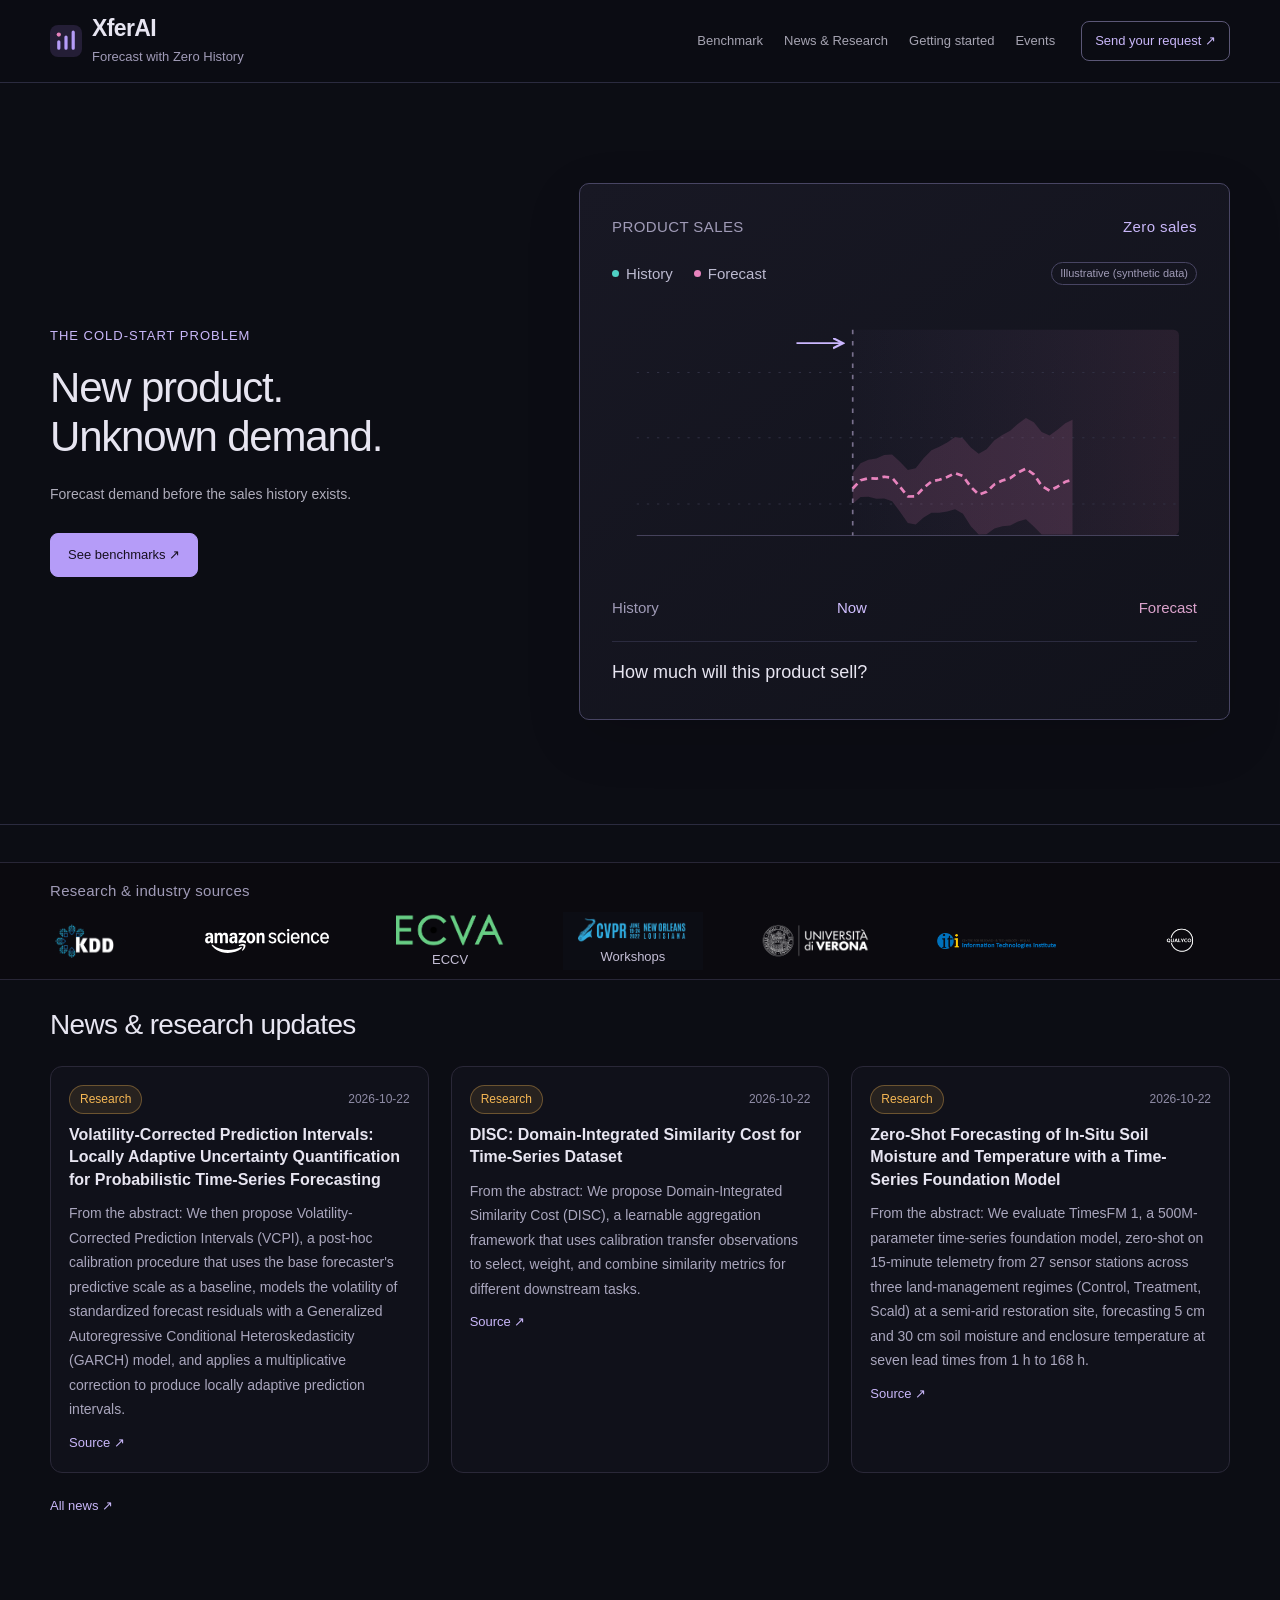
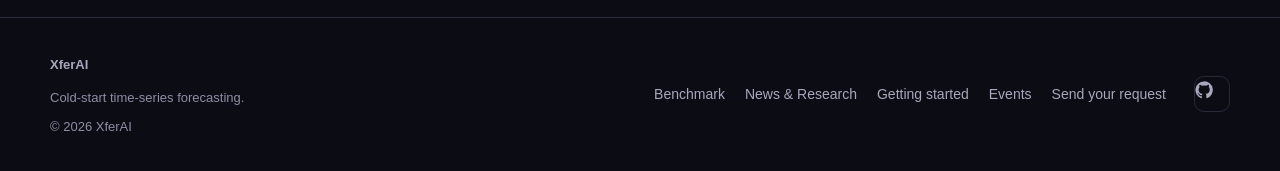
==== commit 34940ce7: "r8 candidate (t283u) - not for push" ====
--- a/index.html
+++ b/index.html
@@ -2,22 +2,22 @@
 <html lang="en"><head><meta charset="utf-8"><meta name="viewport" content="width=device-width,initial-scale=1">
 <meta name="description" content="Compare forecasting methods for new products with no or limited sales history.">
 <meta name="theme-color" content="#0c0d14"><title>Forecasting for new products | XferAI</title>
-<meta property="og:site_name" content="XferAI"><meta property="og:type" content="website"><meta property="og:title" content="Forecasting for new products | XferAI"><meta property="og:description" content="Cold-start time-series forecasting: forecast with zero history."><meta property="og:url" content="https://xferai.app/"><meta property="og:image" content="https://xferai.app/assets/og.png"><meta name="twitter:card" content="summary_large_image"><link rel="canonical" href="https://xferai.app/"><link rel="apple-touch-icon" href="/assets/og.png"><link rel="icon" href="/assets/mark.svg" type="image/svg+xml"><link rel="stylesheet" href="/assets/style.css?v=4eefcbe12dc8">
-<script src="/assets/hub-app.js?v=1c300732d408" defer></script><script src="/assets/news.js?v=2" defer></script><script src="/assets/reveal.js?v=2" defer></script></head>
+<meta property="og:site_name" content="XferAI"><meta property="og:type" content="website"><meta property="og:title" content="Forecasting for new products | XferAI"><meta property="og:description" content="Cold-start time-series forecasting: forecast with zero history."><meta property="og:url" content="https://xferai.app/"><meta property="og:image" content="https://xferai.app/assets/og.png"><meta name="twitter:card" content="summary_large_image"><link rel="canonical" href="https://xferai.app/"><link rel="apple-touch-icon" href="/assets/og.png"><link rel="icon" href="/assets/mark.svg" type="image/svg+xml"><link rel="stylesheet" href="/assets/style.css?v=e77965fd70f1">
+<script src="/assets/hub-app.js?v=1c300732d408" defer></script><script src="/assets/news.js?v=2" defer></script><script src="/assets/reveal.js?v=2" defer></script><script src="/assets/hero.js?v=1" defer></script></head>
 <body data-page="home"><a class="skip" href="#main">Skip to content</a>
 <header class="site-header"><div class="wrap nav-wrap">
 <a class="brand" href="/" aria-label="XferAI home"><img src="/assets/mark.svg" width="33" height="33" alt=""><span>XferAI<small>Forecast with Zero History</small></span></a>
 <button id="menu-toggle" class="menu-toggle" aria-expanded="false" aria-controls="main-nav">Menu ☰</button>
 <nav id="main-nav" aria-label="Main navigation"><a href="/benchmark/">Benchmark</a><a href="/news/">News &amp; Research</a><a href="/getting-started/">Getting started</a><a href="/events/">Events</a><a class="nav-mobile-only" href="/contact/">Send your request</a></nav><a class="nav-cta" href="/contact/">Send your request ↗</a></div></header>
 <main id="main"><section class="home-hero"><div class="wrap hero-grid"><div><p class="eyebrow">THE COLD-START PROBLEM</p><h1>New product.<br>Unknown demand.</h1><p class="hero-copy">Forecast demand before the sales history exists.</p><div class="hero-actions"><a class="button primary" href="/benchmark/">See benchmarks ↗</a></div></div>
-<div class="coldstart-visual" id="history-visual" tabindex="0" role="group" aria-label="Cold-start demand diagram. Focus to stop motion."><div class="visual-heading"><span>PRODUCT SALES</span><span class="history-states">Early sales</span></div>
+<div class="coldstart-visual" id="history-visual" data-scn="early" tabindex="0" role="group" aria-label="Cold-start demand diagram. Focus to stop motion."><div class="visual-heading"><span>PRODUCT SALES</span><span class="history-states"><span class="hs-zero">Zero sales</span><span class="hs-early">Early sales</span></span></div>
 <div class="visual-legend"><span><i></i>History</span><span><i></i>Forecast</span><span class="fc-tag">Illustrative (synthetic data)</span></div>
-<svg class="history-graph" viewBox="0 0 520 235" role="img" aria-labelledby="history-title history-desc"><title id="history-title">Product history, now, and unknown future demand</title><desc id="history-desc">Illustrative only: an irregular synthetic sales history with trend, seasonality and noise, then a forecast line with a widening uncertainty band. Not measured data or a model result.</desc><defs><linearGradient id="future-shade" x1="0" x2="1"><stop offset="0" stop-color="#b59cf8" stop-opacity=".02"/><stop offset="1" stop-color="#e783bd" stop-opacity=".10"/></linearGradient><marker id="now-arrow" markerWidth="7" markerHeight="7" refX="5" refY="3" orient="auto"><path d="M0 0l6 3-6 3" fill="none" stroke="#cbb7ff" stroke-width="1.3"/></marker></defs>
+<svg class="history-graph" viewBox="0 0 520 235" role="img" aria-labelledby="history-title history-desc"><title id="history-title">Illustrative product sales: zero-sales and early-sales scenarios with a forecast</title><desc id="history-desc">Illustrative only: an irregular synthetic sales history with trend, seasonality and noise, then a forecast line with a widening uncertainty band; it alternates with a zero-sales scenario (no history, wider band). Not measured data or a model result.</desc><defs><linearGradient id="future-shade" x1="0" x2="1"><stop offset="0" stop-color="#b59cf8" stop-opacity=".02"/><stop offset="1" stop-color="#e783bd" stop-opacity=".10"/></linearGradient><marker id="now-arrow" markerWidth="7" markerHeight="7" refX="5" refY="3" orient="auto"><path d="M0 0l6 3-6 3" fill="none" stroke="#cbb7ff" stroke-width="1.3"/></marker></defs>
 <rect x="214" y="15" width="290" height="183" rx="5" fill="url(#future-shade)"/>
 <path class="history-grid" d="M22 53h482M22 111h482M22 170h482"/><path class="history-axis" d="M22 198h482"/><path class="forecast-origin" d="M214 15v183"/>
 <clipPath id="fc-sweep"><rect class="fc-sweep-rect" x="22" y="0" width="490" height="235"/></clipPath>
-<g clip-path="url(#fc-sweep)"><path class="fc-hist-fill" d="M32 157.6 L39 157.8 L46 154.1 L53 159.6 L60 164.1 L67 168.3 L74 170.6 L81 182.1 L88 191.5 L95 159.4 L102 145.3 L109 141.5 L116 161.8 L123 154.8 L130 156.3 L137 157.0 L144 181.0 L151 162.7 L158 147.1 L165 139.5 L172 144.3 L179 138.2 L186 137.1 L193 150.5 L200 171.0 L207 177.9 L214 154.7 V198 H32Z"/><path class="fc-hist" d="M32 157.6 L39 157.8 L46 154.1 L53 159.6 L60 164.1 L67 168.3 L74 170.6 L81 182.1 L88 191.5 L95 159.4 L102 145.3 L109 141.5 L116 161.8 L123 154.8 L130 156.3 L137 157.0 L144 181.0 L151 162.7 L158 147.1 L165 139.5 L172 144.3 L179 138.2 L186 137.1 L193 150.5 L200 171.0 L207 177.9 L214 154.7"/><path class="fc-band" d="M214 150.7 L221 136.6 L228 132.6 L235 132.5 L242 128.7 L249 129.7 L256 143.5 L263 158.5 L270 157.3 L277 142.9 L284 131.8 L291 128.3 L298 123.1 L305 116.1 L312 120.1 L319 136.8 L326 148.6 L333 143.2 L340 130.5 L347 123.6 L354 119.0 L361 109.1 L368 102.1 L375 110.6 L382 128.3 L389 135.7 L396 128.3 L403 119.5 L410 115.4 L417 107.5 L424 94.1 L431 89.5 L438 102.2 L445 118.2 L452 121.1 L459 114.4 L466 110.2 L473 106.5 L480 94.0 L487 79.2 L494 79.0 L501 93.9 L501 163.4 L494 147.0 L487 145.7 L480 159.0 L473 170.0 L466 172.2 L459 174.9 L452 180.1 L445 175.7 L438 158.2 L431 144.0 L424 147.1 L417 159.0 L410 165.4 L403 168.0 L396 175.3 L389 181.2 L382 172.3 L375 153.1 L368 143.1 L361 148.6 L354 157.0 L347 160.1 L340 165.5 L333 176.7 L326 180.6 L319 167.3 L312 149.1 L305 143.6 L298 149.1 L291 152.8 L284 154.8 L277 164.4 L270 177.3 L263 177.0 L256 160.5 L249 145.2 L242 142.7 L235 145.0 L228 143.6 L221 146.1 L214 158.7Z"/><path class="fc-mean" d="M214 154.7 L221 141.3 L228 138.1 L235 138.7 L242 135.7 L249 137.5 L256 152.0 L263 167.7 L270 167.3 L277 153.6 L284 143.3 L291 140.5 L298 136.1 L305 129.9 L312 134.6 L319 152.0 L326 164.6 L333 160.0 L340 148.0 L347 141.9 L354 138.0 L361 128.9 L368 122.6 L375 131.9 L382 150.3 L389 158.4 L396 151.8 L403 143.8 L410 140.4 L417 133.3 L424 120.6 L431 116.8 L438 130.2 L445 146.9 L452 150.6 L459 144.7 L466 141.2 L473 138.2 L480 126.5 L487 112.5 L494 113.0 L501 128.6"/></g>
+<g clip-path="url(#fc-sweep)"><g class="fc-hist-g"><path class="fc-hist-fill" d="M32 157.6 L39 157.8 L46 154.1 L53 159.6 L60 164.1 L67 168.3 L74 170.6 L81 182.1 L88 191.5 L95 159.4 L102 145.3 L109 141.5 L116 161.8 L123 154.8 L130 156.3 L137 157.0 L144 181.0 L151 162.7 L158 147.1 L165 139.5 L172 144.3 L179 138.2 L186 137.1 L193 150.5 L200 171.0 L207 177.9 L214 154.7 V198 H32Z"/><path class="fc-hist" d="M32 157.6 L39 157.8 L46 154.1 L53 159.6 L60 164.1 L67 168.3 L74 170.6 L81 182.1 L88 191.5 L95 159.4 L102 145.3 L109 141.5 L116 161.8 L123 154.8 L130 156.3 L137 157.0 L144 181.0 L151 162.7 L158 147.1 L165 139.5 L172 144.3 L179 138.2 L186 137.1 L193 150.5 L200 171.0 L207 177.9 L214 154.7"/></g><g class="fc-zero"><path class="fc-band" d="M214 142.6 L221 133.8 L228 130.6 L235 129.5 L242 126.4 L249 126.0 L256 132.5 L263 139.8 L270 138.1 L277 129.2 L284 122.1 L291 119.1 L298 115.3 L305 110.4 L312 111.6 L319 119.7 L326 125.2 L333 121.3 L340 113.2 L347 108.5 L354 104.9 L361 98.5 L368 93.6 L375 97.3 L382 106.0 L389 109.0 L396 103.9 L403 98.1 L410 94.8 L417 89.5 L424 81.1 L431 77.6 L438 83.5 L445 91.3 L452 91.9 L459 87.2 L466 83.9 L473 80.8 L480 72.9 L487 63.8 L494 62.7 L501 69.8 L501 197.0 L494 197.0 L487 197.0 L480 197.0 L473 197.0 L466 197.0 L459 197.0 L452 197.0 L445 197.0 L438 197.0 L431 193.1 L424 193.8 L417 197.0 L410 197.0 L403 197.0 L396 197.0 L389 197.0 L382 197.0 L375 190.0 L368 183.5 L361 185.5 L354 189.1 L347 189.8 L340 191.8 L333 196.9 L326 197.0 L319 189.7 L312 178.7 L305 174.7 L298 176.7 L291 177.7 L284 177.8 L277 182.0 L270 188.1 L263 186.9 L256 176.8 L249 167.4 L242 165.0 L235 165.3 L228 163.5 L221 163.8 L214 169.8Z"/><path class="fc-mean" d="M214 156.2 L221 148.8 L228 147.1 L235 147.4 L242 145.7 L249 146.7 L256 154.7 L263 163.3 L270 163.1 L277 155.6 L284 149.9 L291 148.4 L298 146.0 L305 142.5 L312 145.1 L319 154.7 L326 161.6 L333 159.1 L340 152.5 L347 149.1 L354 147.0 L361 142.0 L368 138.5 L375 143.6 L382 153.8 L389 158.2 L396 154.6 L403 150.2 L410 148.3 L417 144.4 L424 137.4 L431 135.3 L438 142.7 L445 151.9 L452 153.9 L459 150.7 L466 148.8 L473 147.1 L480 140.7 L487 133.0 L494 133.2 L501 141.8"/></g><g class="fc-early"><path class="fc-band" d="M214 150.7 L221 136.6 L228 132.6 L235 132.5 L242 128.7 L249 129.7 L256 143.5 L263 158.5 L270 157.3 L277 142.9 L284 131.8 L291 128.3 L298 123.1 L305 116.1 L312 120.1 L319 136.8 L326 148.6 L333 143.2 L340 130.5 L347 123.6 L354 119.0 L361 109.1 L368 102.1 L375 110.6 L382 128.3 L389 135.7 L396 128.3 L403 119.5 L410 115.4 L417 107.5 L424 94.1 L431 89.5 L438 102.2 L445 118.2 L452 121.1 L459 114.4 L466 110.2 L473 106.5 L480 94.0 L487 79.2 L494 79.0 L501 93.9 L501 163.4 L494 147.0 L487 145.7 L480 159.0 L473 170.0 L466 172.2 L459 174.9 L452 180.1 L445 175.7 L438 158.2 L431 144.0 L424 147.1 L417 159.0 L410 165.4 L403 168.0 L396 175.3 L389 181.2 L382 172.3 L375 153.1 L368 143.1 L361 148.6 L354 157.0 L347 160.1 L340 165.5 L333 176.7 L326 180.6 L319 167.3 L312 149.1 L305 143.6 L298 149.1 L291 152.8 L284 154.8 L277 164.4 L270 177.3 L263 177.0 L256 160.5 L249 145.2 L242 142.7 L235 145.0 L228 143.6 L221 146.1 L214 158.7Z"/><path class="fc-mean" d="M214 154.7 L221 141.3 L228 138.1 L235 138.7 L242 135.7 L249 137.5 L256 152.0 L263 167.7 L270 167.3 L277 153.6 L284 143.3 L291 140.5 L298 136.1 L305 129.9 L312 134.6 L319 152.0 L326 164.6 L333 160.0 L340 148.0 L347 141.9 L354 138.0 L361 128.9 L368 122.6 L375 131.9 L382 150.3 L389 158.4 L396 151.8 L403 143.8 L410 140.4 L417 133.3 L424 120.6 L431 116.8 L438 130.2 L445 146.9 L452 150.6 L459 144.7 L466 141.2 L473 138.2 L480 126.5 L487 112.5 L494 113.0 L501 128.6"/></g></g><g class="fc-dots" aria-hidden="true"><g class="fc-zero"><circle class="fc-dot-ring" cx="501" cy="141.8" r="5"/><circle class="fc-dot" cx="501" cy="141.8" r="4.5"/></g><g class="fc-early"><circle class="fc-dot-ring" cx="501" cy="128.6" r="5"/><circle class="fc-dot" cx="501" cy="128.6" r="4.5"/></g></g>
 <path class="current-arrow" d="M164 27h40" marker-end="url(#now-arrow)"/></svg>
 <div class="visual-axis"><span>History</span><span class="now-label">Now</span><span>Forecast</span></div><div class="visual-caption"><span>How much will this product sell?</span></div></div></div></section>
 <section class="industry-section section industry-ticker logo-strip-small" id="industry-ticker"><div class="wrap ticker-heading"><div class="section-heading"><div><h2>Research &amp; industry sources</h2></div></div></div><div class="ticker-window"><div id="logo-strip-cards" class="ticker-track"><div class="ticker-group"><a class="industry-chip org-logo" href="https://www.kdd.org/kdd2020/accepted-papers/view/attention-based-multi-modal-new-product-sales-time-series-forecasting.html" target="_blank" rel="noopener noreferrer" title="KDD 2020 publication venue for a cited new-product forecasting paper." aria-label="ACM SIGKDD: historical research source"><img src="/assets/logos/sigkdd.png" alt="ACM SIGKDD"></a><a class="industry-chip org-logo" href="https://www.amazon.science/publications/geann-scalable-graph-augmentations-for-multi-horizon-time-series-forecasting" target="_blank" rel="noopener noreferrer" title="Publisher and author institution of GEANN." aria-label="Amazon Science: research source"><img src="/assets/logos/amazon-science-white.svg" alt="Amazon Science"></a><a class="industry-chip org-logo" href="https://www.ecva.net/papers/eccv_2022/papers_ECCV/html/5561_ECCV_2022_paper.php" target="_blank" rel="noopener noreferrer" title="ECVA organizes the ECCV conference series and hosts the official POP ECCV 2022 proceedings record and paper." aria-label="ECVA / ECCV: research source"><img src="/assets/logos/ecva.png" alt="ECVA / ECCV"><span class="org-caption">ECCV</span></a><a class="industry-chip org-logo" href="https://openaccess.thecvf.com/content/CVPR2022W/CVFAD/html/Skenderi_The_Multi-Modal_Universe_of_Fast-Fashion_The_Visuelle_2.0_Benchmark_CVPRW_2022_paper.html" target="_blank" rel="noopener noreferrer" title="Workshop venue identification only; not CVPR main-conference acceptance." aria-label="CVPR 2022 Workshops: research source"><img src="/assets/logos/cvpr-2022.png" alt="CVPR 2022 Workshops"><span class="org-caption">Workshops</span></a><a class="industry-chip org-logo" href="https://arxiv.org/html/2412.05566v1" target="_blank" rel="noopener noreferrer" title="Author institution for Dif4FF and the earlier GTM-Transformer / VISUELLE paper." aria-label="University of Verona: research source"><img src="/assets/logos/university-of-verona.png" alt="University of Verona"></a><a class="industry-chip org-logo" href="https://arxiv.org/abs/2204.04014v2" target="_blank" rel="noopener noreferrer" title="Author institution for the MuQAR paper (arXiv:2204.04014)." aria-label="CERTH–ITI: research source"><img src="/assets/logos/certh-iti.png" alt="CERTH–ITI"></a><a class="industry-chip org-logo" href="https://arxiv.org/html/2412.05566v1" target="_blank" rel="noopener noreferrer" title="Coauthor institution for Dif4FF; Marco Cristani lists QUALYCO S.r.l. as an affiliation." aria-label="QUALYCO: research source"><img src="/assets/logos/qualyco.png" alt="QUALYCO"></a></div><div class="ticker-group" aria-hidden="true"><a class="industry-chip org-logo" href="https://www.kdd.org/kdd2020/accepted-papers/view/attention-based-multi-modal-new-product-sales-time-series-forecasting.html" target="_blank" rel="noopener noreferrer" title="KDD 2020 publication venue for a cited new-product forecasting paper." aria-label="ACM SIGKDD: historical research source" tabindex="-1"><img src="/assets/logos/sigkdd.png" alt="ACM SIGKDD"></a><a class="industry-chip org-logo" href="https://www.amazon.science/publications/geann-scalable-graph-augmentations-for-multi-horizon-time-series-forecasting" target="_blank" rel="noopener noreferrer" title="Publisher and author institution of GEANN." aria-label="Amazon Science: research source" tabindex="-1"><img src="/assets/logos/amazon-science-white.svg" alt="Amazon Science"></a><a class="industry-chip org-logo" href="https://www.ecva.net/papers/eccv_2022/papers_ECCV/html/5561_ECCV_2022_paper.php" target="_blank" rel="noopener noreferrer" title="ECVA organizes the ECCV conference series and hosts the official POP ECCV 2022 proceedings record and paper." aria-label="ECVA / ECCV: research source" tabindex="-1"><img src="/assets/logos/ecva.png" alt="ECVA / ECCV"><span class="org-caption">ECCV</span></a><a class="industry-chip org-logo" href="https://openaccess.thecvf.com/content/CVPR2022W/CVFAD/html/Skenderi_The_Multi-Modal_Universe_of_Fast-Fashion_The_Visuelle_2.0_Benchmark_CVPRW_2022_paper.html" target="_blank" rel="noopener noreferrer" title="Workshop venue identification only; not CVPR main-conference acceptance." aria-label="CVPR 2022 Workshops: research source" tabindex="-1"><img src="/assets/logos/cvpr-2022.png" alt="CVPR 2022 Workshops"><span class="org-caption">Workshops</span></a><a class="industry-chip org-logo" href="https://arxiv.org/html/2412.05566v1" target="_blank" rel="noopener noreferrer" title="Author institution for Dif4FF and the earlier GTM-Transformer / VISUELLE paper." aria-label="University of Verona: research source" tabindex="-1"><img src="/assets/logos/university-of-verona.png" alt="University of Verona"></a><a class="industry-chip org-logo" href="https://arxiv.org/abs/2204.04014v2" target="_blank" rel="noopener noreferrer" title="Author institution for the MuQAR paper (arXiv:2204.04014)." aria-label="CERTH–ITI: research source" tabindex="-1"><img src="/assets/logos/certh-iti.png" alt="CERTH–ITI"></a><a class="industry-chip org-logo" href="https://arxiv.org/html/2412.05566v1" target="_blank" rel="noopener noreferrer" title="Coauthor institution for Dif4FF; Marco Cristani lists QUALYCO S.r.l. as an affiliation." aria-label="QUALYCO: research source" tabindex="-1"><img src="/assets/logos/qualyco.png" alt="QUALYCO"></a></div></div></div></section><section class="section wrap reveal-section" id="updates"><div class="section-heading"><div><h2>News &amp; research updates</h2></div></div><div id="feed-grid" class="news-grid" data-limit="3"><p class="loading">Loading…</p></div><p class="feed-more"><a class="text-link" href="/news/">All news ↗</a></p></section></main>
-<footer class="site-footer"><div class="wrap footer-grid"><div><a class="footer-brand" href="/">XferAI</a><p>Cold-start time-series forecasting.</p></div><nav class="footer-links" aria-label="Footer"><a href="/benchmark/">Benchmark</a><a href="/news/">News &amp; Research</a><a href="/getting-started/">Getting started</a><a href="/events/">Events</a><a href="/contact/">Send your request</a></nav><div class="footer-social"><a href="https://github.com/raghavchalapathy/XferAI-Bench" aria-label="XferAI-Bench on GitHub" title="GitHub"><svg viewBox="0 0 24 24" aria-hidden="true"><path d="M12 .5a11.5 11.5 0 0 0-3.6 22.4c.6.1.8-.3.8-.6v-2c-3.2.7-3.9-1.5-3.9-1.5-.5-1.3-1.3-1.7-1.3-1.7-1-.7.1-.7.1-.7 1.2.1 1.8 1.2 1.8 1.2 1 1.8 2.8 1.3 3.5 1 .1-.8.4-1.3.7-1.6-2.6-.3-5.3-1.3-5.3-5.7 0-1.3.5-2.3 1.2-3.1-.1-.3-.5-1.5.1-3.1 0 0 1-.3 3.2 1.2a11 11 0 0 1 5.8 0C17.3 4.6 18.3 5 18.3 5c.6 1.6.2 2.8.1 3.1.8.8 1.2 1.8 1.2 3.1 0 4.4-2.7 5.4-5.3 5.7.4.4.8 1.1.8 2.2v3.2c0 .3.2.7.8.6A11.5 11.5 0 0 0 12 .5z"/></svg></a></div></div></footer></body></html>+<footer class="site-footer"><div class="wrap footer-grid"><div><a class="footer-brand" href="/">XferAI</a><p>Cold-start time-series forecasting.</p><p class="footer-copy">© 2026 XferAI</p></div><nav class="footer-links" aria-label="Footer"><a href="/benchmark/">Benchmark</a><a href="/news/">News &amp; Research</a><a href="/getting-started/">Getting started</a><a href="/events/">Events</a><a href="/contact/">Send your request</a></nav><div class="footer-social"><a href="https://github.com/raghavchalapathy/XferAI-Bench" aria-label="XferAI-Bench on GitHub" title="GitHub"><svg viewBox="0 0 24 24" aria-hidden="true"><path d="M12 .5a11.5 11.5 0 0 0-3.6 22.4c.6.1.8-.3.8-.6v-2c-3.2.7-3.9-1.5-3.9-1.5-.5-1.3-1.3-1.7-1.3-1.7-1-.7.1-.7.1-.7 1.2.1 1.8 1.2 1.8 1.2 1 1.8 2.8 1.3 3.5 1 .1-.8.4-1.3.7-1.6-2.6-.3-5.3-1.3-5.3-5.7 0-1.3.5-2.3 1.2-3.1-.1-.3-.5-1.5.1-3.1 0 0 1-.3 3.2 1.2a11 11 0 0 1 5.8 0C17.3 4.6 18.3 5 18.3 5c.6 1.6.2 2.8.1 3.1.8.8 1.2 1.8 1.2 3.1 0 4.4-2.7 5.4-5.3 5.7.4.4.8 1.1.8 2.2v3.2c0 .3.2.7.8.6A11.5 11.5 0 0 0 12 .5z"/></svg></a></div></div></footer></body></html>
--- a/assets/style.css
+++ b/assets/style.css
@@ -988,3 +988,31 @@
 .ev-ext { display: grid; gap: 8px; max-width: 760px; } .ev-ext-row { display: flex; flex-wrap: wrap; justify-content: space-between; gap: 8px; padding: 8px 0; border-bottom: 1px solid var(--line); font-size: 14px; }
 .ev-ext-links { display: flex; gap: 12px; } .ev-out { font-size: 13px; }
 @media (max-width: 560px) { .ev-row { grid-template-columns: 56px 1fr; gap: 10px; } }
+/* r8 t283u: page-level Paper-reported key */
+.paper-key { display: flex; flex-wrap: wrap; align-items: center; gap: 8px 18px; margin: 0 0 18px; padding: 12px 16px; border: 1px solid var(--line-strong); border-radius: 12px; background: #15141f; font-size: 13px; color: #d6d4e6; }
+.paper-key-h { font-weight: 600; color: var(--text); }
+.paper-key .pk { display: inline-flex; align-items: center; gap: 7px; }
+.paper-key .pk i { width: 10px; height: 10px; border-radius: 50%; display: inline-block; }
+.paper-key-note { flex-basis: 100%; font-size: 11px; color: var(--muted); }
+/* r8 t283u hero: contrasting history (teal) vs forecast (pink); legend matches; scenario loop + end dot */
+.fc-hist { stroke: #4fd1c5; } .fc-hist-fill { fill: #4fd1c51f; }
+.visual-legend > span:nth-child(1) i { background: #4fd1c5; } .visual-legend > span:nth-child(2) i { background: #e783bd; }
+.fc-js .fc-sweep-rect { animation: none; transform: none; }
+.history-states .hs-zero, .history-states .hs-early { grid-area: 1/1; animation: none; }
+[data-scn="early"] .fc-zero, [data-scn="early"] .hs-zero { display: none; }
+[data-scn="zero"] .fc-early, [data-scn="zero"] .hs-early, [data-scn="zero"] .fc-hist-g { display: none; }
+.fc-dot { fill: #e783bd; opacity: 0; } .fc-dot-ring { fill: none; stroke: #e783bd; stroke-width: 2; opacity: 0; transform-box: fill-box; transform-origin: center; }
+.fc-done .fc-dot { opacity: 1; animation: fc-blink .75s ease-in-out 2; }
+.fc-done .fc-dot-ring { animation: fc-ping .75s ease-out 2; }
+@keyframes fc-ping { 0% { opacity: .8; transform: scale(1); } 100% { opacity: 0; transform: scale(3); } }
+@keyframes fc-blink { 0%,100% { opacity: 1; } 50% { opacity: .35; } }
+@media (prefers-reduced-motion: reduce) { .fc-done .fc-dot, .fc-done .fc-dot-ring { animation: none; } .fc-done .fc-dot-ring { opacity: 0; } }
+.footer-copy { margin-top: 6px; font-size: 12px; color: var(--muted); }
+/* r8 t283u events: region groups + og:image on the right */
+.ev-region { font-size: 13px; letter-spacing: .08em; text-transform: uppercase; color: var(--muted); margin: 22px 0 10px; font-weight: 600; }
+.ev-list > .ev-region:first-child { margin-top: 4px; }
+.ev-group { list-style: none; margin: 0; padding: 0; display: grid; gap: 12px; }
+.ev-card.has-img { grid-template-columns: 1fr 148px; column-gap: 16px; }
+.ev-card.has-img > :not(.ev-img) { grid-column: 1; }
+.ev-img { grid-column: 2; grid-row: 1 / span 4; width: 148px; height: 78px; object-fit: cover; border-radius: 8px; align-self: center; background: #242331; }
+@media (max-width: 560px) { .ev-card.has-img { grid-template-columns: 1fr 88px; } .ev-img { width: 88px; height: 56px; } }
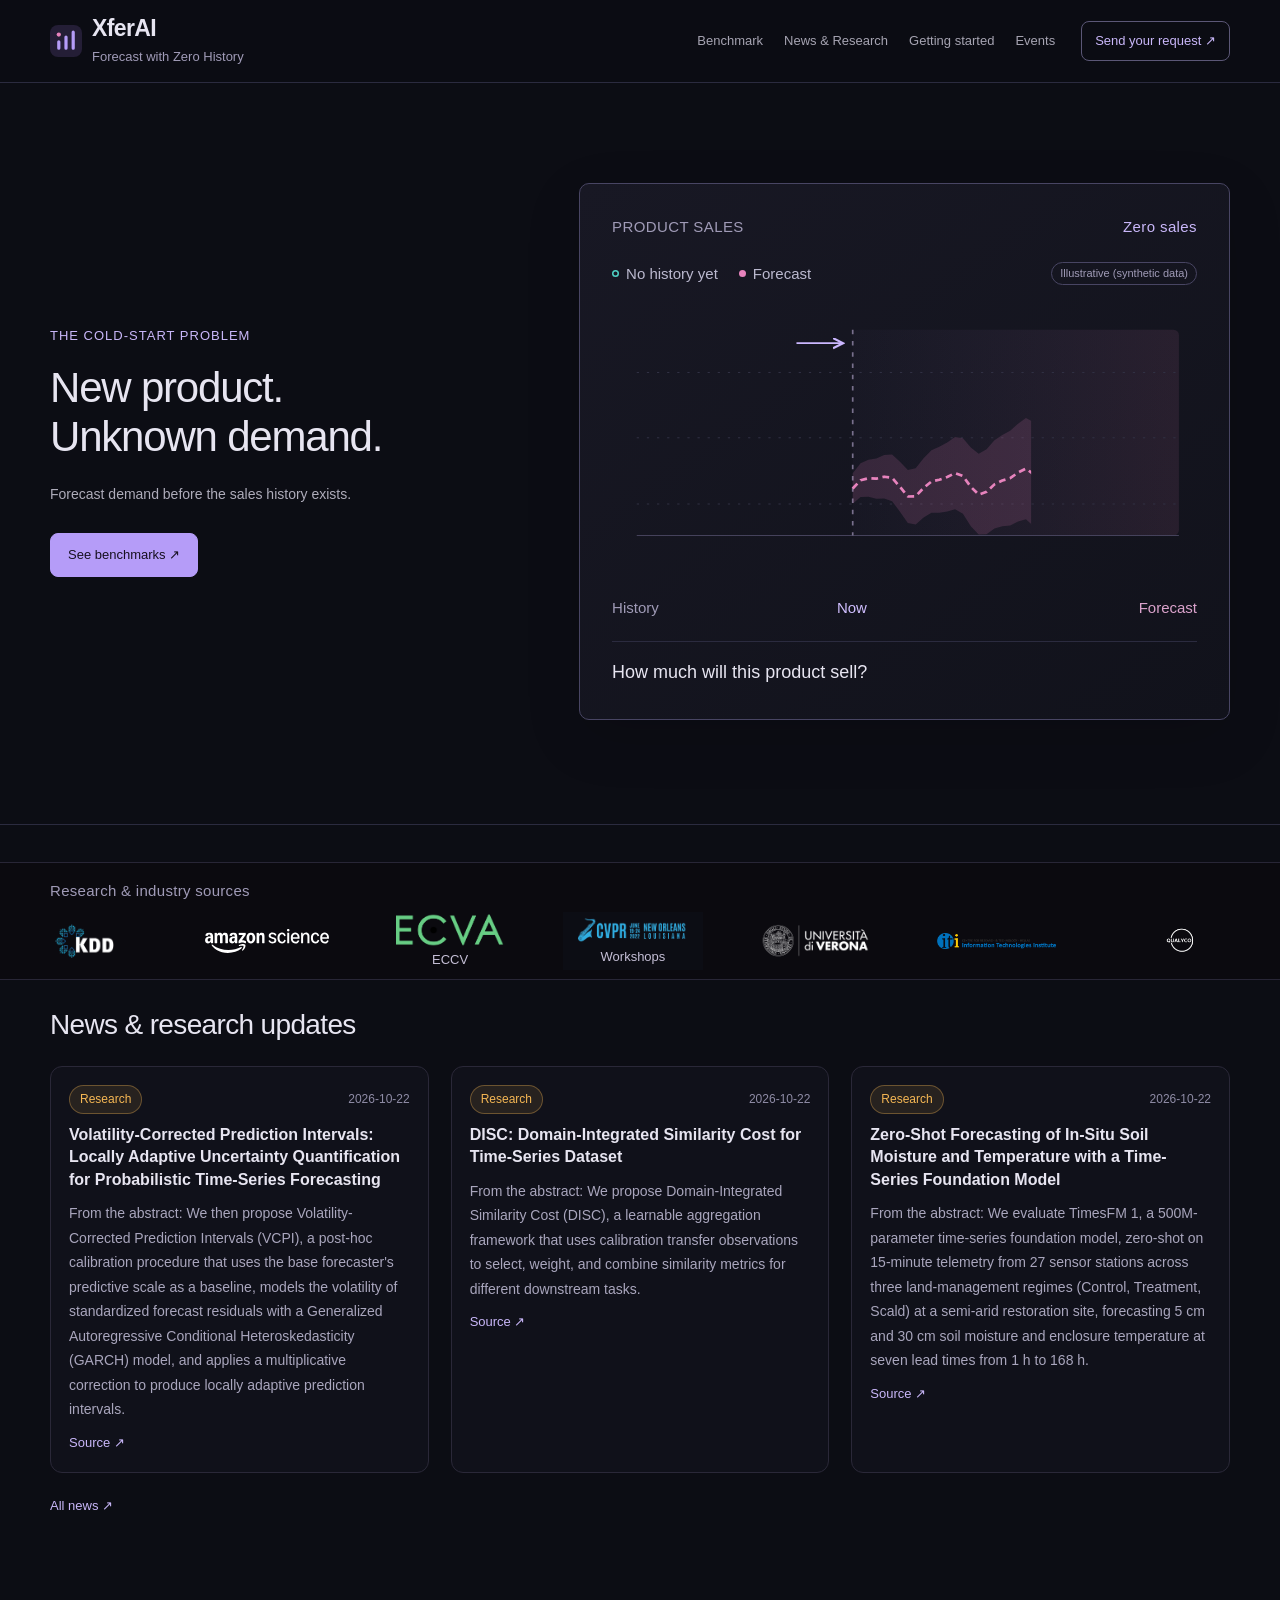
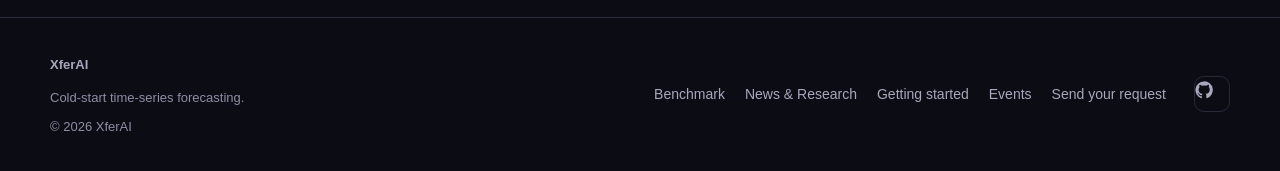
==== commit 3eea56c5: "r8.1 candidate (t283u, review 721c1173 H1/H2/N3) - not for push" ====
--- a/index.html
+++ b/index.html
@@ -2,7 +2,7 @@
 <html lang="en"><head><meta charset="utf-8"><meta name="viewport" content="width=device-width,initial-scale=1">
 <meta name="description" content="Compare forecasting methods for new products with no or limited sales history.">
 <meta name="theme-color" content="#0c0d14"><title>Forecasting for new products | XferAI</title>
-<meta property="og:site_name" content="XferAI"><meta property="og:type" content="website"><meta property="og:title" content="Forecasting for new products | XferAI"><meta property="og:description" content="Cold-start time-series forecasting: forecast with zero history."><meta property="og:url" content="https://xferai.app/"><meta property="og:image" content="https://xferai.app/assets/og.png"><meta name="twitter:card" content="summary_large_image"><link rel="canonical" href="https://xferai.app/"><link rel="apple-touch-icon" href="/assets/og.png"><link rel="icon" href="/assets/mark.svg" type="image/svg+xml"><link rel="stylesheet" href="/assets/style.css?v=e77965fd70f1">
+<meta property="og:site_name" content="XferAI"><meta property="og:type" content="website"><meta property="og:title" content="Forecasting for new products | XferAI"><meta property="og:description" content="Cold-start time-series forecasting: forecast with zero history."><meta property="og:url" content="https://xferai.app/"><meta property="og:image" content="https://xferai.app/assets/og.png"><meta name="twitter:card" content="summary_large_image"><link rel="canonical" href="https://xferai.app/"><link rel="apple-touch-icon" href="/assets/og.png"><link rel="icon" href="/assets/mark.svg" type="image/svg+xml"><link rel="stylesheet" href="/assets/style.css?v=ab220f9b9f13">
 <script src="/assets/hub-app.js?v=1c300732d408" defer></script><script src="/assets/news.js?v=2" defer></script><script src="/assets/reveal.js?v=2" defer></script><script src="/assets/hero.js?v=1" defer></script></head>
 <body data-page="home"><a class="skip" href="#main">Skip to content</a>
 <header class="site-header"><div class="wrap nav-wrap">
@@ -11,7 +11,7 @@
 <nav id="main-nav" aria-label="Main navigation"><a href="/benchmark/">Benchmark</a><a href="/news/">News &amp; Research</a><a href="/getting-started/">Getting started</a><a href="/events/">Events</a><a class="nav-mobile-only" href="/contact/">Send your request</a></nav><a class="nav-cta" href="/contact/">Send your request ↗</a></div></header>
 <main id="main"><section class="home-hero"><div class="wrap hero-grid"><div><p class="eyebrow">THE COLD-START PROBLEM</p><h1>New product.<br>Unknown demand.</h1><p class="hero-copy">Forecast demand before the sales history exists.</p><div class="hero-actions"><a class="button primary" href="/benchmark/">See benchmarks ↗</a></div></div>
 <div class="coldstart-visual" id="history-visual" data-scn="early" tabindex="0" role="group" aria-label="Cold-start demand diagram. Focus to stop motion."><div class="visual-heading"><span>PRODUCT SALES</span><span class="history-states"><span class="hs-zero">Zero sales</span><span class="hs-early">Early sales</span></span></div>
-<div class="visual-legend"><span><i></i>History</span><span><i></i>Forecast</span><span class="fc-tag">Illustrative (synthetic data)</span></div>
+<div class="visual-legend"><span class="lg-hist"><i></i><span class="hs-early">History</span><span class="hs-zero">No history yet</span></span><span><i></i>Forecast</span><span class="fc-tag">Illustrative (synthetic data)</span></div>
 <svg class="history-graph" viewBox="0 0 520 235" role="img" aria-labelledby="history-title history-desc"><title id="history-title">Illustrative product sales: zero-sales and early-sales scenarios with a forecast</title><desc id="history-desc">Illustrative only: an irregular synthetic sales history with trend, seasonality and noise, then a forecast line with a widening uncertainty band; it alternates with a zero-sales scenario (no history, wider band). Not measured data or a model result.</desc><defs><linearGradient id="future-shade" x1="0" x2="1"><stop offset="0" stop-color="#b59cf8" stop-opacity=".02"/><stop offset="1" stop-color="#e783bd" stop-opacity=".10"/></linearGradient><marker id="now-arrow" markerWidth="7" markerHeight="7" refX="5" refY="3" orient="auto"><path d="M0 0l6 3-6 3" fill="none" stroke="#cbb7ff" stroke-width="1.3"/></marker></defs>
 <rect x="214" y="15" width="290" height="183" rx="5" fill="url(#future-shade)"/>
 <path class="history-grid" d="M22 53h482M22 111h482M22 170h482"/><path class="history-axis" d="M22 198h482"/><path class="forecast-origin" d="M214 15v183"/>
--- a/assets/style.css
+++ b/assets/style.css
@@ -1016,3 +1016,5 @@
 .ev-card.has-img > :not(.ev-img) { grid-column: 1; }
 .ev-img { grid-column: 2; grid-row: 1 / span 4; width: 148px; height: 78px; object-fit: cover; border-radius: 8px; align-self: center; background: #242331; }
 @media (max-width: 560px) { .ev-card.has-img { grid-template-columns: 1fr 88px; } .ev-img { width: 88px; height: 56px; } }
+/* r8.1 N3: zero-sales legend reads "No history yet" with a hollow dot */
+[data-scn="zero"] .lg-hist i { background: transparent !important; box-shadow: inset 0 0 0 1.5px #4fd1c5; }
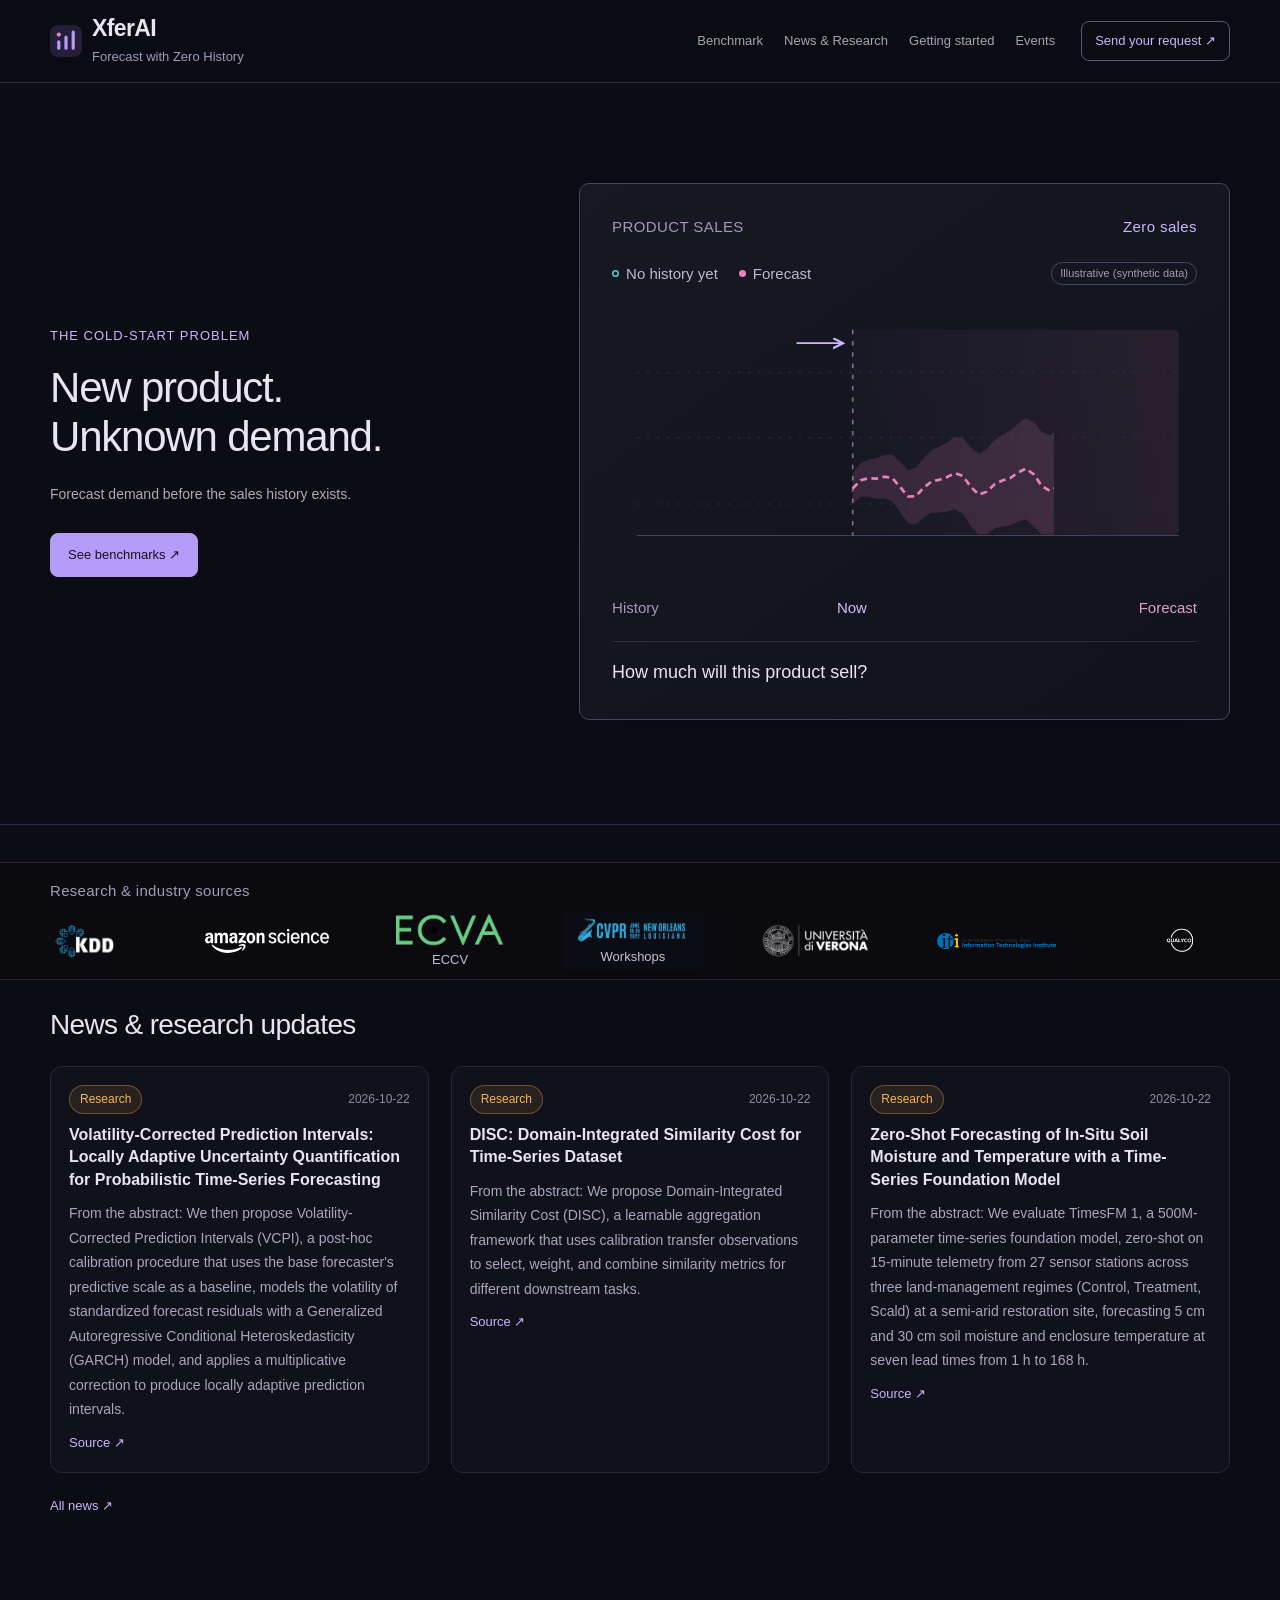
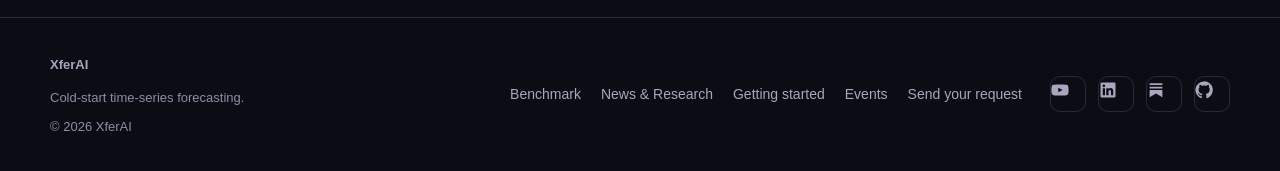
==== commit 2e53ac82: "r8.2 candidate (t286u footer social links) - not for push" ====
--- a/index.html
+++ b/index.html
@@ -20,4 +20,4 @@
 <path class="current-arrow" d="M164 27h40" marker-end="url(#now-arrow)"/></svg>
 <div class="visual-axis"><span>History</span><span class="now-label">Now</span><span>Forecast</span></div><div class="visual-caption"><span>How much will this product sell?</span></div></div></div></section>
 <section class="industry-section section industry-ticker logo-strip-small" id="industry-ticker"><div class="wrap ticker-heading"><div class="section-heading"><div><h2>Research &amp; industry sources</h2></div></div></div><div class="ticker-window"><div id="logo-strip-cards" class="ticker-track"><div class="ticker-group"><a class="industry-chip org-logo" href="https://www.kdd.org/kdd2020/accepted-papers/view/attention-based-multi-modal-new-product-sales-time-series-forecasting.html" target="_blank" rel="noopener noreferrer" title="KDD 2020 publication venue for a cited new-product forecasting paper." aria-label="ACM SIGKDD: historical research source"><img src="/assets/logos/sigkdd.png" alt="ACM SIGKDD"></a><a class="industry-chip org-logo" href="https://www.amazon.science/publications/geann-scalable-graph-augmentations-for-multi-horizon-time-series-forecasting" target="_blank" rel="noopener noreferrer" title="Publisher and author institution of GEANN." aria-label="Amazon Science: research source"><img src="/assets/logos/amazon-science-white.svg" alt="Amazon Science"></a><a class="industry-chip org-logo" href="https://www.ecva.net/papers/eccv_2022/papers_ECCV/html/5561_ECCV_2022_paper.php" target="_blank" rel="noopener noreferrer" title="ECVA organizes the ECCV conference series and hosts the official POP ECCV 2022 proceedings record and paper." aria-label="ECVA / ECCV: research source"><img src="/assets/logos/ecva.png" alt="ECVA / ECCV"><span class="org-caption">ECCV</span></a><a class="industry-chip org-logo" href="https://openaccess.thecvf.com/content/CVPR2022W/CVFAD/html/Skenderi_The_Multi-Modal_Universe_of_Fast-Fashion_The_Visuelle_2.0_Benchmark_CVPRW_2022_paper.html" target="_blank" rel="noopener noreferrer" title="Workshop venue identification only; not CVPR main-conference acceptance." aria-label="CVPR 2022 Workshops: research source"><img src="/assets/logos/cvpr-2022.png" alt="CVPR 2022 Workshops"><span class="org-caption">Workshops</span></a><a class="industry-chip org-logo" href="https://arxiv.org/html/2412.05566v1" target="_blank" rel="noopener noreferrer" title="Author institution for Dif4FF and the earlier GTM-Transformer / VISUELLE paper." aria-label="University of Verona: research source"><img src="/assets/logos/university-of-verona.png" alt="University of Verona"></a><a class="industry-chip org-logo" href="https://arxiv.org/abs/2204.04014v2" target="_blank" rel="noopener noreferrer" title="Author institution for the MuQAR paper (arXiv:2204.04014)." aria-label="CERTH–ITI: research source"><img src="/assets/logos/certh-iti.png" alt="CERTH–ITI"></a><a class="industry-chip org-logo" href="https://arxiv.org/html/2412.05566v1" target="_blank" rel="noopener noreferrer" title="Coauthor institution for Dif4FF; Marco Cristani lists QUALYCO S.r.l. as an affiliation." aria-label="QUALYCO: research source"><img src="/assets/logos/qualyco.png" alt="QUALYCO"></a></div><div class="ticker-group" aria-hidden="true"><a class="industry-chip org-logo" href="https://www.kdd.org/kdd2020/accepted-papers/view/attention-based-multi-modal-new-product-sales-time-series-forecasting.html" target="_blank" rel="noopener noreferrer" title="KDD 2020 publication venue for a cited new-product forecasting paper." aria-label="ACM SIGKDD: historical research source" tabindex="-1"><img src="/assets/logos/sigkdd.png" alt="ACM SIGKDD"></a><a class="industry-chip org-logo" href="https://www.amazon.science/publications/geann-scalable-graph-augmentations-for-multi-horizon-time-series-forecasting" target="_blank" rel="noopener noreferrer" title="Publisher and author institution of GEANN." aria-label="Amazon Science: research source" tabindex="-1"><img src="/assets/logos/amazon-science-white.svg" alt="Amazon Science"></a><a class="industry-chip org-logo" href="https://www.ecva.net/papers/eccv_2022/papers_ECCV/html/5561_ECCV_2022_paper.php" target="_blank" rel="noopener noreferrer" title="ECVA organizes the ECCV conference series and hosts the official POP ECCV 2022 proceedings record and paper." aria-label="ECVA / ECCV: research source" tabindex="-1"><img src="/assets/logos/ecva.png" alt="ECVA / ECCV"><span class="org-caption">ECCV</span></a><a class="industry-chip org-logo" href="https://openaccess.thecvf.com/content/CVPR2022W/CVFAD/html/Skenderi_The_Multi-Modal_Universe_of_Fast-Fashion_The_Visuelle_2.0_Benchmark_CVPRW_2022_paper.html" target="_blank" rel="noopener noreferrer" title="Workshop venue identification only; not CVPR main-conference acceptance." aria-label="CVPR 2022 Workshops: research source" tabindex="-1"><img src="/assets/logos/cvpr-2022.png" alt="CVPR 2022 Workshops"><span class="org-caption">Workshops</span></a><a class="industry-chip org-logo" href="https://arxiv.org/html/2412.05566v1" target="_blank" rel="noopener noreferrer" title="Author institution for Dif4FF and the earlier GTM-Transformer / VISUELLE paper." aria-label="University of Verona: research source" tabindex="-1"><img src="/assets/logos/university-of-verona.png" alt="University of Verona"></a><a class="industry-chip org-logo" href="https://arxiv.org/abs/2204.04014v2" target="_blank" rel="noopener noreferrer" title="Author institution for the MuQAR paper (arXiv:2204.04014)." aria-label="CERTH–ITI: research source" tabindex="-1"><img src="/assets/logos/certh-iti.png" alt="CERTH–ITI"></a><a class="industry-chip org-logo" href="https://arxiv.org/html/2412.05566v1" target="_blank" rel="noopener noreferrer" title="Coauthor institution for Dif4FF; Marco Cristani lists QUALYCO S.r.l. as an affiliation." aria-label="QUALYCO: research source" tabindex="-1"><img src="/assets/logos/qualyco.png" alt="QUALYCO"></a></div></div></div></section><section class="section wrap reveal-section" id="updates"><div class="section-heading"><div><h2>News &amp; research updates</h2></div></div><div id="feed-grid" class="news-grid" data-limit="3"><p class="loading">Loading…</p></div><p class="feed-more"><a class="text-link" href="/news/">All news ↗</a></p></section></main>
-<footer class="site-footer"><div class="wrap footer-grid"><div><a class="footer-brand" href="/">XferAI</a><p>Cold-start time-series forecasting.</p><p class="footer-copy">© 2026 XferAI</p></div><nav class="footer-links" aria-label="Footer"><a href="/benchmark/">Benchmark</a><a href="/news/">News &amp; Research</a><a href="/getting-started/">Getting started</a><a href="/events/">Events</a><a href="/contact/">Send your request</a></nav><div class="footer-social"><a href="https://github.com/raghavchalapathy/XferAI-Bench" aria-label="XferAI-Bench on GitHub" title="GitHub"><svg viewBox="0 0 24 24" aria-hidden="true"><path d="M12 .5a11.5 11.5 0 0 0-3.6 22.4c.6.1.8-.3.8-.6v-2c-3.2.7-3.9-1.5-3.9-1.5-.5-1.3-1.3-1.7-1.3-1.7-1-.7.1-.7.1-.7 1.2.1 1.8 1.2 1.8 1.2 1 1.8 2.8 1.3 3.5 1 .1-.8.4-1.3.7-1.6-2.6-.3-5.3-1.3-5.3-5.7 0-1.3.5-2.3 1.2-3.1-.1-.3-.5-1.5.1-3.1 0 0 1-.3 3.2 1.2a11 11 0 0 1 5.8 0C17.3 4.6 18.3 5 18.3 5c.6 1.6.2 2.8.1 3.1.8.8 1.2 1.8 1.2 3.1 0 4.4-2.7 5.4-5.3 5.7.4.4.8 1.1.8 2.2v3.2c0 .3.2.7.8.6A11.5 11.5 0 0 0 12 .5z"/></svg></a></div></div></footer></body></html>+<footer class="site-footer"><div class="wrap footer-grid"><div><a class="footer-brand" href="/">XferAI</a><p>Cold-start time-series forecasting.</p><p class="footer-copy">© 2026 XferAI</p></div><nav class="footer-links" aria-label="Footer"><a href="/benchmark/">Benchmark</a><a href="/news/">News &amp; Research</a><a href="/getting-started/">Getting started</a><a href="/events/">Events</a><a href="/contact/">Send your request</a></nav><div class="footer-social"><a href="https://www.youtube.com/@raghavchalapathy" aria-label="Raghav Chalapathy on YouTube (opens in a new tab)" title="YouTube" target="_blank" rel="noopener noreferrer"><svg viewBox="0 0 24 24" aria-hidden="true"><path d="M23 7.2a3 3 0 0 0-2.1-2.1C19 4.6 12 4.6 12 4.6s-7 0-8.9.5A3 3 0 0 0 1 7.2 31 31 0 0 0 .5 12a31 31 0 0 0 .5 4.8 3 3 0 0 0 2.1 2.1c1.9.5 8.9.5 8.9.5s7 0 8.9-.5a3 3 0 0 0 2.1-2.1 31 31 0 0 0 .5-4.8 31 31 0 0 0-.5-4.8zM9.7 15.1V8.9l5.8 3.1z"/></svg></a><a href="https://www.linkedin.com/in/raghav-chalapathy-phd-80984117/" aria-label="Raghav Chalapathy on LinkedIn (opens in a new tab)" title="LinkedIn" target="_blank" rel="noopener noreferrer"><svg viewBox="0 0 24 24" aria-hidden="true"><path d="M20.4 2H3.6A1.6 1.6 0 0 0 2 3.6v16.8A1.6 1.6 0 0 0 3.6 22h16.8a1.6 1.6 0 0 0 1.6-1.6V3.6A1.6 1.6 0 0 0 20.4 2zM8 19H5V9.5h3zM6.5 8.2a1.7 1.7 0 1 1 0-3.5 1.7 1.7 0 0 1 0 3.5zM19 19h-3v-4.6c0-1.1 0-2.5-1.5-2.5s-1.8 1.2-1.8 2.4V19h-3V9.5h2.9v1.3a3.2 3.2 0 0 1 2.8-1.6c3 0 3.6 2 3.6 4.6z"/></svg></a><a href="https://appliedaifab.substack.com/" aria-label="Applied AI Fab on Substack (opens in a new tab)" title="Substack" target="_blank" rel="noopener noreferrer"><svg viewBox="0 0 24 24" aria-hidden="true"><path d="M3.5 3h17v2.4h-17zm0 4.5h17v2.4h-17zM3.5 12h17v9.5l-8.5-4.8-8.5 4.8z"/></svg></a><a href="https://github.com/raghavchalapathy/XferAI-Bench" aria-label="XferAI-Bench on GitHub" title="GitHub"><svg viewBox="0 0 24 24" aria-hidden="true"><path d="M12 .5a11.5 11.5 0 0 0-3.6 22.4c.6.1.8-.3.8-.6v-2c-3.2.7-3.9-1.5-3.9-1.5-.5-1.3-1.3-1.7-1.3-1.7-1-.7.1-.7.1-.7 1.2.1 1.8 1.2 1.8 1.2 1 1.8 2.8 1.3 3.5 1 .1-.8.4-1.3.7-1.6-2.6-.3-5.3-1.3-5.3-5.7 0-1.3.5-2.3 1.2-3.1-.1-.3-.5-1.5.1-3.1 0 0 1-.3 3.2 1.2a11 11 0 0 1 5.8 0C17.3 4.6 18.3 5 18.3 5c.6 1.6.2 2.8.1 3.1.8.8 1.2 1.8 1.2 3.1 0 4.4-2.7 5.4-5.3 5.7.4.4.8 1.1.8 2.2v3.2c0 .3.2.7.8.6A11.5 11.5 0 0 0 12 .5z"/></svg></a></div></div></footer></body></html>
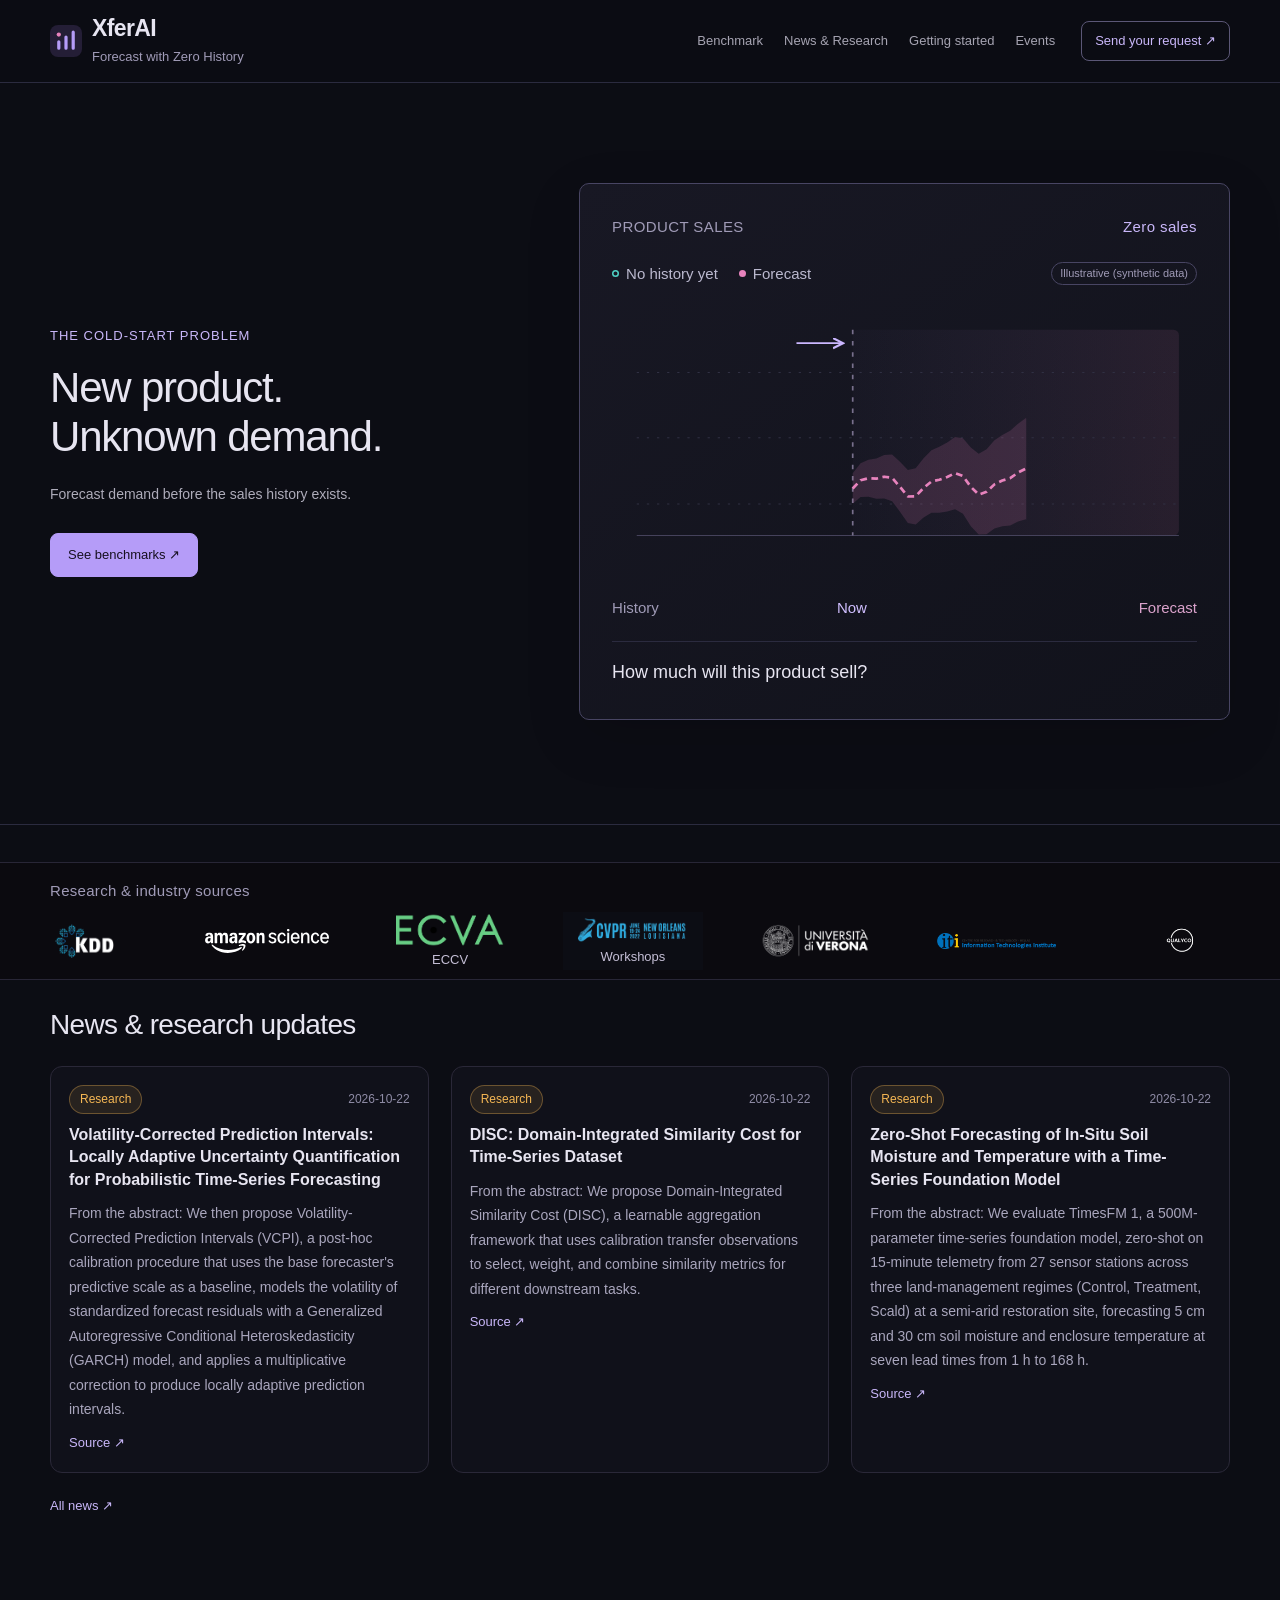
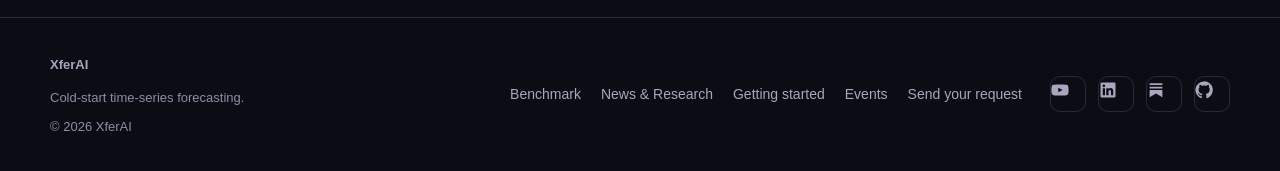
==== commit 9eda3ed3: "r9 candidate (t288u benchmark key/star/**) - not for push" ====
--- a/index.html
+++ b/index.html
@@ -2,7 +2,7 @@
 <html lang="en"><head><meta charset="utf-8"><meta name="viewport" content="width=device-width,initial-scale=1">
 <meta name="description" content="Compare forecasting methods for new products with no or limited sales history.">
 <meta name="theme-color" content="#0c0d14"><title>Forecasting for new products | XferAI</title>
-<meta property="og:site_name" content="XferAI"><meta property="og:type" content="website"><meta property="og:title" content="Forecasting for new products | XferAI"><meta property="og:description" content="Cold-start time-series forecasting: forecast with zero history."><meta property="og:url" content="https://xferai.app/"><meta property="og:image" content="https://xferai.app/assets/og.png"><meta name="twitter:card" content="summary_large_image"><link rel="canonical" href="https://xferai.app/"><link rel="apple-touch-icon" href="/assets/og.png"><link rel="icon" href="/assets/mark.svg" type="image/svg+xml"><link rel="stylesheet" href="/assets/style.css?v=ab220f9b9f13">
+<meta property="og:site_name" content="XferAI"><meta property="og:type" content="website"><meta property="og:title" content="Forecasting for new products | XferAI"><meta property="og:description" content="Cold-start time-series forecasting: forecast with zero history."><meta property="og:url" content="https://xferai.app/"><meta property="og:image" content="https://xferai.app/assets/og.png"><meta name="twitter:card" content="summary_large_image"><link rel="canonical" href="https://xferai.app/"><link rel="apple-touch-icon" href="/assets/og.png"><link rel="icon" href="/assets/mark.svg" type="image/svg+xml"><link rel="stylesheet" href="/assets/style.css?v=ea05f07ff7a5">
 <script src="/assets/hub-app.js?v=1c300732d408" defer></script><script src="/assets/news.js?v=2" defer></script><script src="/assets/reveal.js?v=2" defer></script><script src="/assets/hero.js?v=1" defer></script></head>
 <body data-page="home"><a class="skip" href="#main">Skip to content</a>
 <header class="site-header"><div class="wrap nav-wrap">
--- a/assets/style.css
+++ b/assets/style.css
@@ -1018,3 +1018,10 @@
 @media (max-width: 560px) { .ev-card.has-img { grid-template-columns: 1fr 88px; } .ev-img { width: 88px; height: 56px; } }
 /* r8.1 N3: zero-sales legend reads "No history yet" with a hollow dot */
 [data-scn="zero"] .lg-hist i { background: transparent !important; box-shadow: inset 0 0 0 1.5px #4fd1c5; }
+
+/* r9 t288u: key = names row, then shaded Paper-reported label; star marker for lowest reported */
+.paper-key { flex-direction: column; align-items: flex-start; gap: 8px; }
+.paper-key .pk-names { display: flex; flex-wrap: wrap; align-items: center; gap: 8px 18px; }
+.paper-key-label { font-size: 11px; font-weight: 600; letter-spacing: .02em; padding: 3px 10px; border-radius: 999px; color: #cdbdfb; background: linear-gradient(90deg, rgba(181,156,248,.16), rgba(231,131,189,.12) 45%, rgba(245,183,84,.10) 75%, rgba(111,211,193,.12)); border: 1px solid rgba(181,156,248,.28); cursor: help; }
+.scatter .low-star { stroke: #fff; stroke-width: 1; }
+.scatter .low-label { fill: #f2d98a; font-size: 11px; font-weight: 600; cursor: help; paint-order: stroke; stroke: #15141f; stroke-width: 3px; }
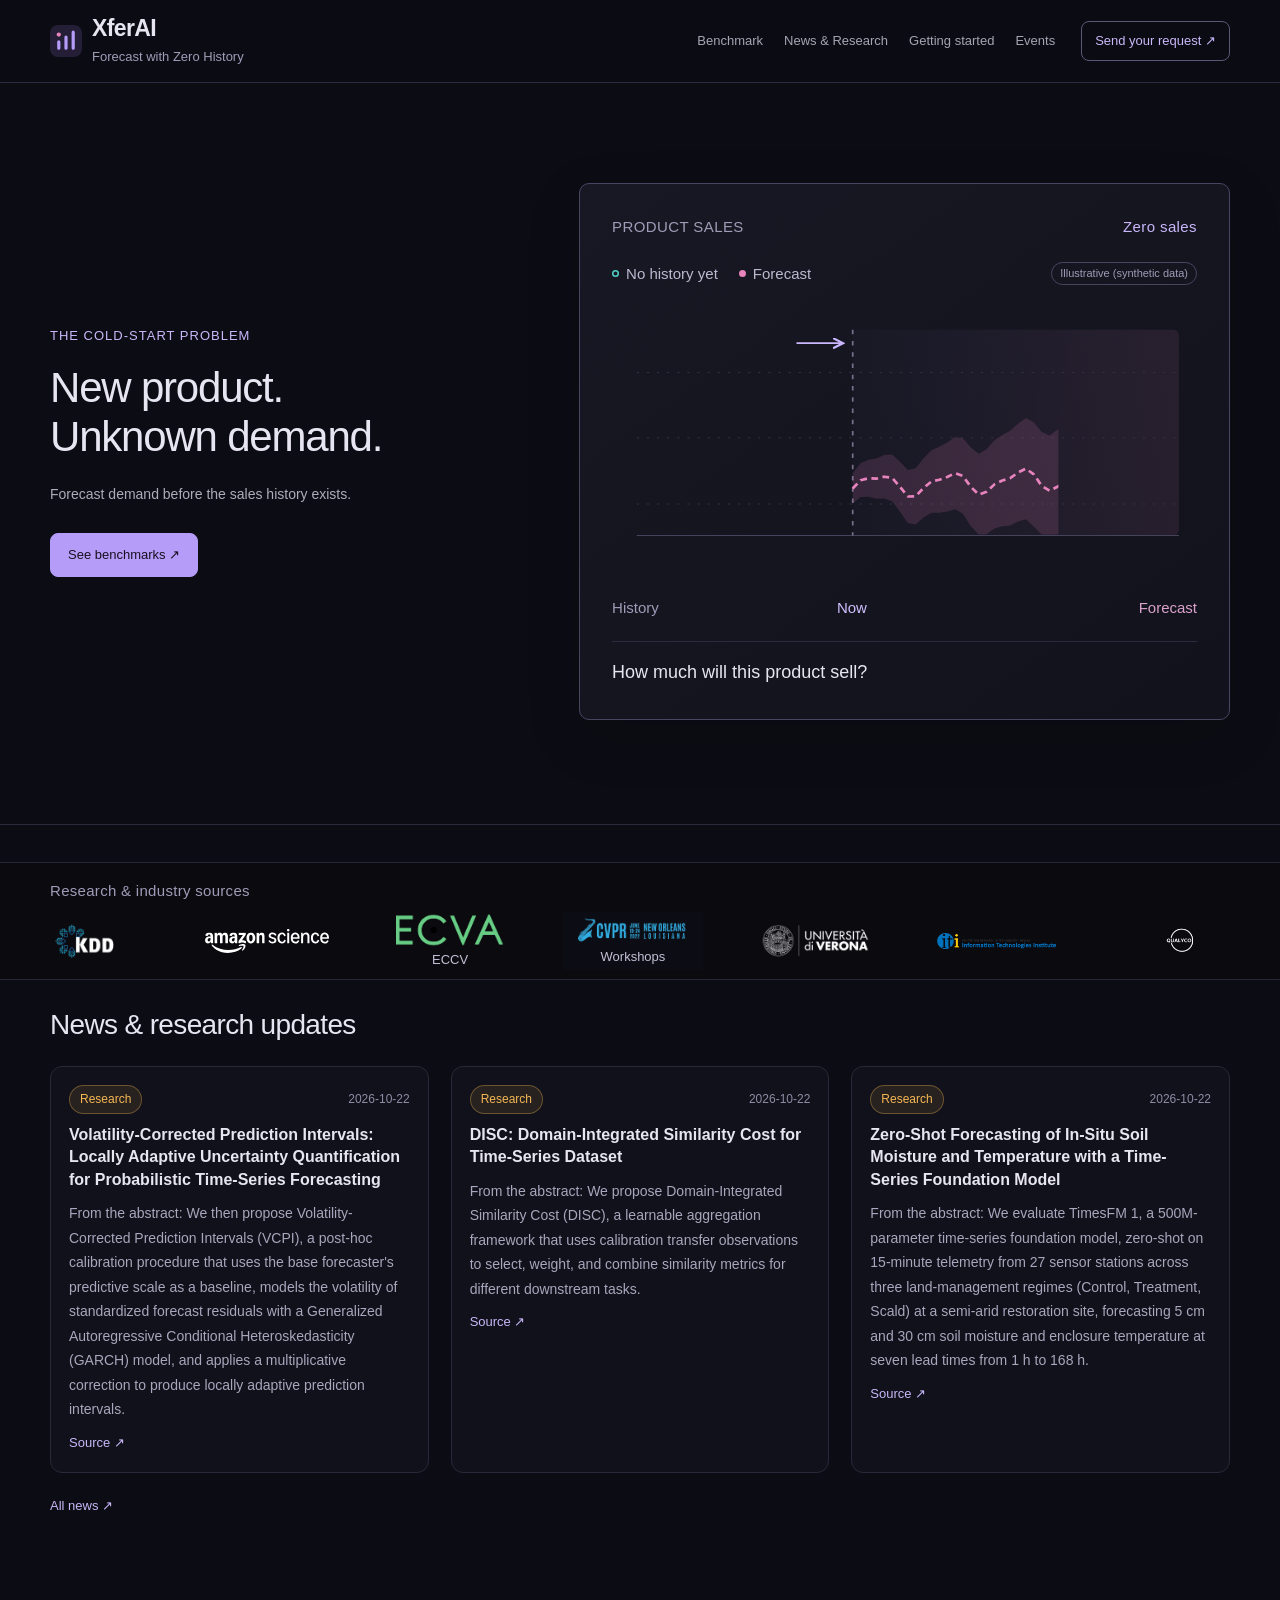
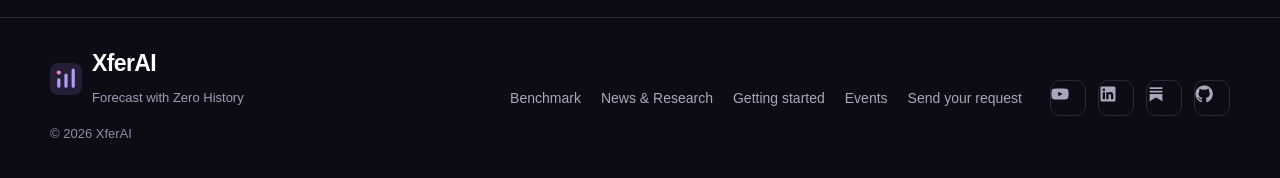
==== commit 355908d2: "r10 candidate (t291u star/footnote/race/footer) - not for push" ====
--- a/index.html
+++ b/index.html
@@ -2,7 +2,7 @@
 <html lang="en"><head><meta charset="utf-8"><meta name="viewport" content="width=device-width,initial-scale=1">
 <meta name="description" content="Compare forecasting methods for new products with no or limited sales history.">
 <meta name="theme-color" content="#0c0d14"><title>Forecasting for new products | XferAI</title>
-<meta property="og:site_name" content="XferAI"><meta property="og:type" content="website"><meta property="og:title" content="Forecasting for new products | XferAI"><meta property="og:description" content="Cold-start time-series forecasting: forecast with zero history."><meta property="og:url" content="https://xferai.app/"><meta property="og:image" content="https://xferai.app/assets/og.png"><meta name="twitter:card" content="summary_large_image"><link rel="canonical" href="https://xferai.app/"><link rel="apple-touch-icon" href="/assets/og.png"><link rel="icon" href="/assets/mark.svg" type="image/svg+xml"><link rel="stylesheet" href="/assets/style.css?v=ea05f07ff7a5">
+<meta property="og:site_name" content="XferAI"><meta property="og:type" content="website"><meta property="og:title" content="Forecasting for new products | XferAI"><meta property="og:description" content="Cold-start time-series forecasting: forecast with zero history."><meta property="og:url" content="https://xferai.app/"><meta property="og:image" content="https://xferai.app/assets/og.png"><meta name="twitter:card" content="summary_large_image"><link rel="canonical" href="https://xferai.app/"><link rel="apple-touch-icon" href="/assets/og.png"><link rel="icon" href="/assets/mark.svg" type="image/svg+xml"><link rel="stylesheet" href="/assets/style.css?v=bbe82b752c96">
 <script src="/assets/hub-app.js?v=1c300732d408" defer></script><script src="/assets/news.js?v=2" defer></script><script src="/assets/reveal.js?v=2" defer></script><script src="/assets/hero.js?v=1" defer></script></head>
 <body data-page="home"><a class="skip" href="#main">Skip to content</a>
 <header class="site-header"><div class="wrap nav-wrap">
@@ -20,4 +20,4 @@
 <path class="current-arrow" d="M164 27h40" marker-end="url(#now-arrow)"/></svg>
 <div class="visual-axis"><span>History</span><span class="now-label">Now</span><span>Forecast</span></div><div class="visual-caption"><span>How much will this product sell?</span></div></div></div></section>
 <section class="industry-section section industry-ticker logo-strip-small" id="industry-ticker"><div class="wrap ticker-heading"><div class="section-heading"><div><h2>Research &amp; industry sources</h2></div></div></div><div class="ticker-window"><div id="logo-strip-cards" class="ticker-track"><div class="ticker-group"><a class="industry-chip org-logo" href="https://www.kdd.org/kdd2020/accepted-papers/view/attention-based-multi-modal-new-product-sales-time-series-forecasting.html" target="_blank" rel="noopener noreferrer" title="KDD 2020 publication venue for a cited new-product forecasting paper." aria-label="ACM SIGKDD: historical research source"><img src="/assets/logos/sigkdd.png" alt="ACM SIGKDD"></a><a class="industry-chip org-logo" href="https://www.amazon.science/publications/geann-scalable-graph-augmentations-for-multi-horizon-time-series-forecasting" target="_blank" rel="noopener noreferrer" title="Publisher and author institution of GEANN." aria-label="Amazon Science: research source"><img src="/assets/logos/amazon-science-white.svg" alt="Amazon Science"></a><a class="industry-chip org-logo" href="https://www.ecva.net/papers/eccv_2022/papers_ECCV/html/5561_ECCV_2022_paper.php" target="_blank" rel="noopener noreferrer" title="ECVA organizes the ECCV conference series and hosts the official POP ECCV 2022 proceedings record and paper." aria-label="ECVA / ECCV: research source"><img src="/assets/logos/ecva.png" alt="ECVA / ECCV"><span class="org-caption">ECCV</span></a><a class="industry-chip org-logo" href="https://openaccess.thecvf.com/content/CVPR2022W/CVFAD/html/Skenderi_The_Multi-Modal_Universe_of_Fast-Fashion_The_Visuelle_2.0_Benchmark_CVPRW_2022_paper.html" target="_blank" rel="noopener noreferrer" title="Workshop venue identification only; not CVPR main-conference acceptance." aria-label="CVPR 2022 Workshops: research source"><img src="/assets/logos/cvpr-2022.png" alt="CVPR 2022 Workshops"><span class="org-caption">Workshops</span></a><a class="industry-chip org-logo" href="https://arxiv.org/html/2412.05566v1" target="_blank" rel="noopener noreferrer" title="Author institution for Dif4FF and the earlier GTM-Transformer / VISUELLE paper." aria-label="University of Verona: research source"><img src="/assets/logos/university-of-verona.png" alt="University of Verona"></a><a class="industry-chip org-logo" href="https://arxiv.org/abs/2204.04014v2" target="_blank" rel="noopener noreferrer" title="Author institution for the MuQAR paper (arXiv:2204.04014)." aria-label="CERTH–ITI: research source"><img src="/assets/logos/certh-iti.png" alt="CERTH–ITI"></a><a class="industry-chip org-logo" href="https://arxiv.org/html/2412.05566v1" target="_blank" rel="noopener noreferrer" title="Coauthor institution for Dif4FF; Marco Cristani lists QUALYCO S.r.l. as an affiliation." aria-label="QUALYCO: research source"><img src="/assets/logos/qualyco.png" alt="QUALYCO"></a></div><div class="ticker-group" aria-hidden="true"><a class="industry-chip org-logo" href="https://www.kdd.org/kdd2020/accepted-papers/view/attention-based-multi-modal-new-product-sales-time-series-forecasting.html" target="_blank" rel="noopener noreferrer" title="KDD 2020 publication venue for a cited new-product forecasting paper." aria-label="ACM SIGKDD: historical research source" tabindex="-1"><img src="/assets/logos/sigkdd.png" alt="ACM SIGKDD"></a><a class="industry-chip org-logo" href="https://www.amazon.science/publications/geann-scalable-graph-augmentations-for-multi-horizon-time-series-forecasting" target="_blank" rel="noopener noreferrer" title="Publisher and author institution of GEANN." aria-label="Amazon Science: research source" tabindex="-1"><img src="/assets/logos/amazon-science-white.svg" alt="Amazon Science"></a><a class="industry-chip org-logo" href="https://www.ecva.net/papers/eccv_2022/papers_ECCV/html/5561_ECCV_2022_paper.php" target="_blank" rel="noopener noreferrer" title="ECVA organizes the ECCV conference series and hosts the official POP ECCV 2022 proceedings record and paper." aria-label="ECVA / ECCV: research source" tabindex="-1"><img src="/assets/logos/ecva.png" alt="ECVA / ECCV"><span class="org-caption">ECCV</span></a><a class="industry-chip org-logo" href="https://openaccess.thecvf.com/content/CVPR2022W/CVFAD/html/Skenderi_The_Multi-Modal_Universe_of_Fast-Fashion_The_Visuelle_2.0_Benchmark_CVPRW_2022_paper.html" target="_blank" rel="noopener noreferrer" title="Workshop venue identification only; not CVPR main-conference acceptance." aria-label="CVPR 2022 Workshops: research source" tabindex="-1"><img src="/assets/logos/cvpr-2022.png" alt="CVPR 2022 Workshops"><span class="org-caption">Workshops</span></a><a class="industry-chip org-logo" href="https://arxiv.org/html/2412.05566v1" target="_blank" rel="noopener noreferrer" title="Author institution for Dif4FF and the earlier GTM-Transformer / VISUELLE paper." aria-label="University of Verona: research source" tabindex="-1"><img src="/assets/logos/university-of-verona.png" alt="University of Verona"></a><a class="industry-chip org-logo" href="https://arxiv.org/abs/2204.04014v2" target="_blank" rel="noopener noreferrer" title="Author institution for the MuQAR paper (arXiv:2204.04014)." aria-label="CERTH–ITI: research source" tabindex="-1"><img src="/assets/logos/certh-iti.png" alt="CERTH–ITI"></a><a class="industry-chip org-logo" href="https://arxiv.org/html/2412.05566v1" target="_blank" rel="noopener noreferrer" title="Coauthor institution for Dif4FF; Marco Cristani lists QUALYCO S.r.l. as an affiliation." aria-label="QUALYCO: research source" tabindex="-1"><img src="/assets/logos/qualyco.png" alt="QUALYCO"></a></div></div></div></section><section class="section wrap reveal-section" id="updates"><div class="section-heading"><div><h2>News &amp; research updates</h2></div></div><div id="feed-grid" class="news-grid" data-limit="3"><p class="loading">Loading…</p></div><p class="feed-more"><a class="text-link" href="/news/">All news ↗</a></p></section></main>
-<footer class="site-footer"><div class="wrap footer-grid"><div><a class="footer-brand" href="/">XferAI</a><p>Cold-start time-series forecasting.</p><p class="footer-copy">© 2026 XferAI</p></div><nav class="footer-links" aria-label="Footer"><a href="/benchmark/">Benchmark</a><a href="/news/">News &amp; Research</a><a href="/getting-started/">Getting started</a><a href="/events/">Events</a><a href="/contact/">Send your request</a></nav><div class="footer-social"><a href="https://www.youtube.com/@raghavchalapathy" aria-label="Raghav Chalapathy on YouTube (opens in a new tab)" title="YouTube" target="_blank" rel="noopener noreferrer"><svg viewBox="0 0 24 24" aria-hidden="true"><path d="M23 7.2a3 3 0 0 0-2.1-2.1C19 4.6 12 4.6 12 4.6s-7 0-8.9.5A3 3 0 0 0 1 7.2 31 31 0 0 0 .5 12a31 31 0 0 0 .5 4.8 3 3 0 0 0 2.1 2.1c1.9.5 8.9.5 8.9.5s7 0 8.9-.5a3 3 0 0 0 2.1-2.1 31 31 0 0 0 .5-4.8 31 31 0 0 0-.5-4.8zM9.7 15.1V8.9l5.8 3.1z"/></svg></a><a href="https://www.linkedin.com/in/raghav-chalapathy-phd-80984117/" aria-label="Raghav Chalapathy on LinkedIn (opens in a new tab)" title="LinkedIn" target="_blank" rel="noopener noreferrer"><svg viewBox="0 0 24 24" aria-hidden="true"><path d="M20.4 2H3.6A1.6 1.6 0 0 0 2 3.6v16.8A1.6 1.6 0 0 0 3.6 22h16.8a1.6 1.6 0 0 0 1.6-1.6V3.6A1.6 1.6 0 0 0 20.4 2zM8 19H5V9.5h3zM6.5 8.2a1.7 1.7 0 1 1 0-3.5 1.7 1.7 0 0 1 0 3.5zM19 19h-3v-4.6c0-1.1 0-2.5-1.5-2.5s-1.8 1.2-1.8 2.4V19h-3V9.5h2.9v1.3a3.2 3.2 0 0 1 2.8-1.6c3 0 3.6 2 3.6 4.6z"/></svg></a><a href="https://appliedaifab.substack.com/" aria-label="Applied AI Fab on Substack (opens in a new tab)" title="Substack" target="_blank" rel="noopener noreferrer"><svg viewBox="0 0 24 24" aria-hidden="true"><path d="M3.5 3h17v2.4h-17zm0 4.5h17v2.4h-17zM3.5 12h17v9.5l-8.5-4.8-8.5 4.8z"/></svg></a><a href="https://github.com/raghavchalapathy/XferAI-Bench" aria-label="XferAI-Bench on GitHub" title="GitHub"><svg viewBox="0 0 24 24" aria-hidden="true"><path d="M12 .5a11.5 11.5 0 0 0-3.6 22.4c.6.1.8-.3.8-.6v-2c-3.2.7-3.9-1.5-3.9-1.5-.5-1.3-1.3-1.7-1.3-1.7-1-.7.1-.7.1-.7 1.2.1 1.8 1.2 1.8 1.2 1 1.8 2.8 1.3 3.5 1 .1-.8.4-1.3.7-1.6-2.6-.3-5.3-1.3-5.3-5.7 0-1.3.5-2.3 1.2-3.1-.1-.3-.5-1.5.1-3.1 0 0 1-.3 3.2 1.2a11 11 0 0 1 5.8 0C17.3 4.6 18.3 5 18.3 5c.6 1.6.2 2.8.1 3.1.8.8 1.2 1.8 1.2 3.1 0 4.4-2.7 5.4-5.3 5.7.4.4.8 1.1.8 2.2v3.2c0 .3.2.7.8.6A11.5 11.5 0 0 0 12 .5z"/></svg></a></div></div></footer></body></html>+<footer class="site-footer"><div class="wrap footer-grid"><div><a class="brand footer-logo" href="https://xferai.app/" aria-label="XferAI home"><img src="/assets/mark.svg" width="33" height="33" alt=""><span>XferAI<small>Forecast with Zero History</small></span></a><p class="footer-copy">© 2026 XferAI</p></div><nav class="footer-links" aria-label="Footer"><a href="/benchmark/">Benchmark</a><a href="/news/">News &amp; Research</a><a href="/getting-started/">Getting started</a><a href="/events/">Events</a><a href="/contact/">Send your request</a></nav><div class="footer-social"><a href="https://www.youtube.com/@raghavchalapathy" aria-label="Raghav Chalapathy on YouTube (opens in a new tab)" title="YouTube" target="_blank" rel="noopener noreferrer"><svg viewBox="0 0 24 24" aria-hidden="true"><path d="M23 7.2a3 3 0 0 0-2.1-2.1C19 4.6 12 4.6 12 4.6s-7 0-8.9.5A3 3 0 0 0 1 7.2 31 31 0 0 0 .5 12a31 31 0 0 0 .5 4.8 3 3 0 0 0 2.1 2.1c1.9.5 8.9.5 8.9.5s7 0 8.9-.5a3 3 0 0 0 2.1-2.1 31 31 0 0 0 .5-4.8 31 31 0 0 0-.5-4.8zM9.7 15.1V8.9l5.8 3.1z"/></svg></a><a href="https://www.linkedin.com/in/raghav-chalapathy-phd-80984117/" aria-label="Raghav Chalapathy on LinkedIn (opens in a new tab)" title="LinkedIn" target="_blank" rel="noopener noreferrer"><svg viewBox="0 0 24 24" aria-hidden="true"><path d="M20.4 2H3.6A1.6 1.6 0 0 0 2 3.6v16.8A1.6 1.6 0 0 0 3.6 22h16.8a1.6 1.6 0 0 0 1.6-1.6V3.6A1.6 1.6 0 0 0 20.4 2zM8 19H5V9.5h3zM6.5 8.2a1.7 1.7 0 1 1 0-3.5 1.7 1.7 0 0 1 0 3.5zM19 19h-3v-4.6c0-1.1 0-2.5-1.5-2.5s-1.8 1.2-1.8 2.4V19h-3V9.5h2.9v1.3a3.2 3.2 0 0 1 2.8-1.6c3 0 3.6 2 3.6 4.6z"/></svg></a><a href="https://appliedaifab.substack.com/" aria-label="Applied AI Fab on Substack (opens in a new tab)" title="Substack" target="_blank" rel="noopener noreferrer"><svg viewBox="0 0 24 24" aria-hidden="true"><path d="M3.5 3h17v2.4h-17zm0 4.5h17v2.4h-17zM3.5 12h17v9.5l-8.5-4.8-8.5 4.8z"/></svg></a><a href="https://github.com/raghavchalapathy/XferAI-Bench" aria-label="XferAI-Bench on GitHub" title="GitHub"><svg viewBox="0 0 24 24" aria-hidden="true"><path d="M12 .5a11.5 11.5 0 0 0-3.6 22.4c.6.1.8-.3.8-.6v-2c-3.2.7-3.9-1.5-3.9-1.5-.5-1.3-1.3-1.7-1.3-1.7-1-.7.1-.7.1-.7 1.2.1 1.8 1.2 1.8 1.2 1 1.8 2.8 1.3 3.5 1 .1-.8.4-1.3.7-1.6-2.6-.3-5.3-1.3-5.3-5.7 0-1.3.5-2.3 1.2-3.1-.1-.3-.5-1.5.1-3.1 0 0 1-.3 3.2 1.2a11 11 0 0 1 5.8 0C17.3 4.6 18.3 5 18.3 5c.6 1.6.2 2.8.1 3.1.8.8 1.2 1.8 1.2 3.1 0 4.4-2.7 5.4-5.3 5.7.4.4.8 1.1.8 2.2v3.2c0 .3.2.7.8.6A11.5 11.5 0 0 0 12 .5z"/></svg></a></div></div></footer></body></html>
--- a/assets/style.css
+++ b/assets/style.css
@@ -1025,3 +1025,17 @@
 .paper-key-label { font-size: 11px; font-weight: 600; letter-spacing: .02em; padding: 3px 10px; border-radius: 999px; color: #cdbdfb; background: linear-gradient(90deg, rgba(181,156,248,.16), rgba(231,131,189,.12) 45%, rgba(245,183,84,.10) 75%, rgba(111,211,193,.12)); border: 1px solid rgba(181,156,248,.28); cursor: help; }
 .scatter .low-star { stroke: #fff; stroke-width: 1; }
 .scatter .low-label { fill: #f2d98a; font-size: 11px; font-weight: 600; cursor: help; paint-order: stroke; stroke: #15141f; stroke-width: 3px; }
+
+/* r10 t291u: yellow pulsing star, footnote, one-time bead race, footer brand = header logo */
+.scatter .low-star { fill: #FFD400; stroke: #fff6c2; stroke-width: 1; animation: lowPulse 2.8s ease-in-out infinite; }
+.scatter .low-label { fill: #FFD400; }
+@keyframes lowPulse { 0%, 100% { opacity: 1; } 50% { opacity: .35; } }
+.chart-footnote { margin: 8px 0 0; font-size: 11px; line-height: 1.45; color: var(--muted); }
+.scatter.racer .bead { transform: translateX(var(--dx)); }
+.scatter.racer .race-stem { stroke-dashoffset: var(--len); }
+.scatter.racer.go .bead { transform: none; transition: transform 1.4s cubic-bezier(.22,.8,.3,1); }
+.scatter.racer.go .race-stem { stroke-dashoffset: 0; transition: stroke-dashoffset 1.4s cubic-bezier(.22,.8,.3,1); }
+@media (prefers-reduced-motion: reduce) { .scatter .low-star { animation: none; } .scatter.racer .bead, .scatter.racer.go .bead { transform: none; transition: none; } .scatter.racer .race-stem, .scatter.racer.go .race-stem { stroke-dashoffset: 0; transition: none; } }
+.site-footer .brand.footer-logo { display: inline-flex; margin-bottom: 10px; color: #fff; }
+.site-footer .brand.footer-logo small { color: var(--muted); }
+.scatter .pt-sub { font-size: 9.5px; fill: var(--muted); }
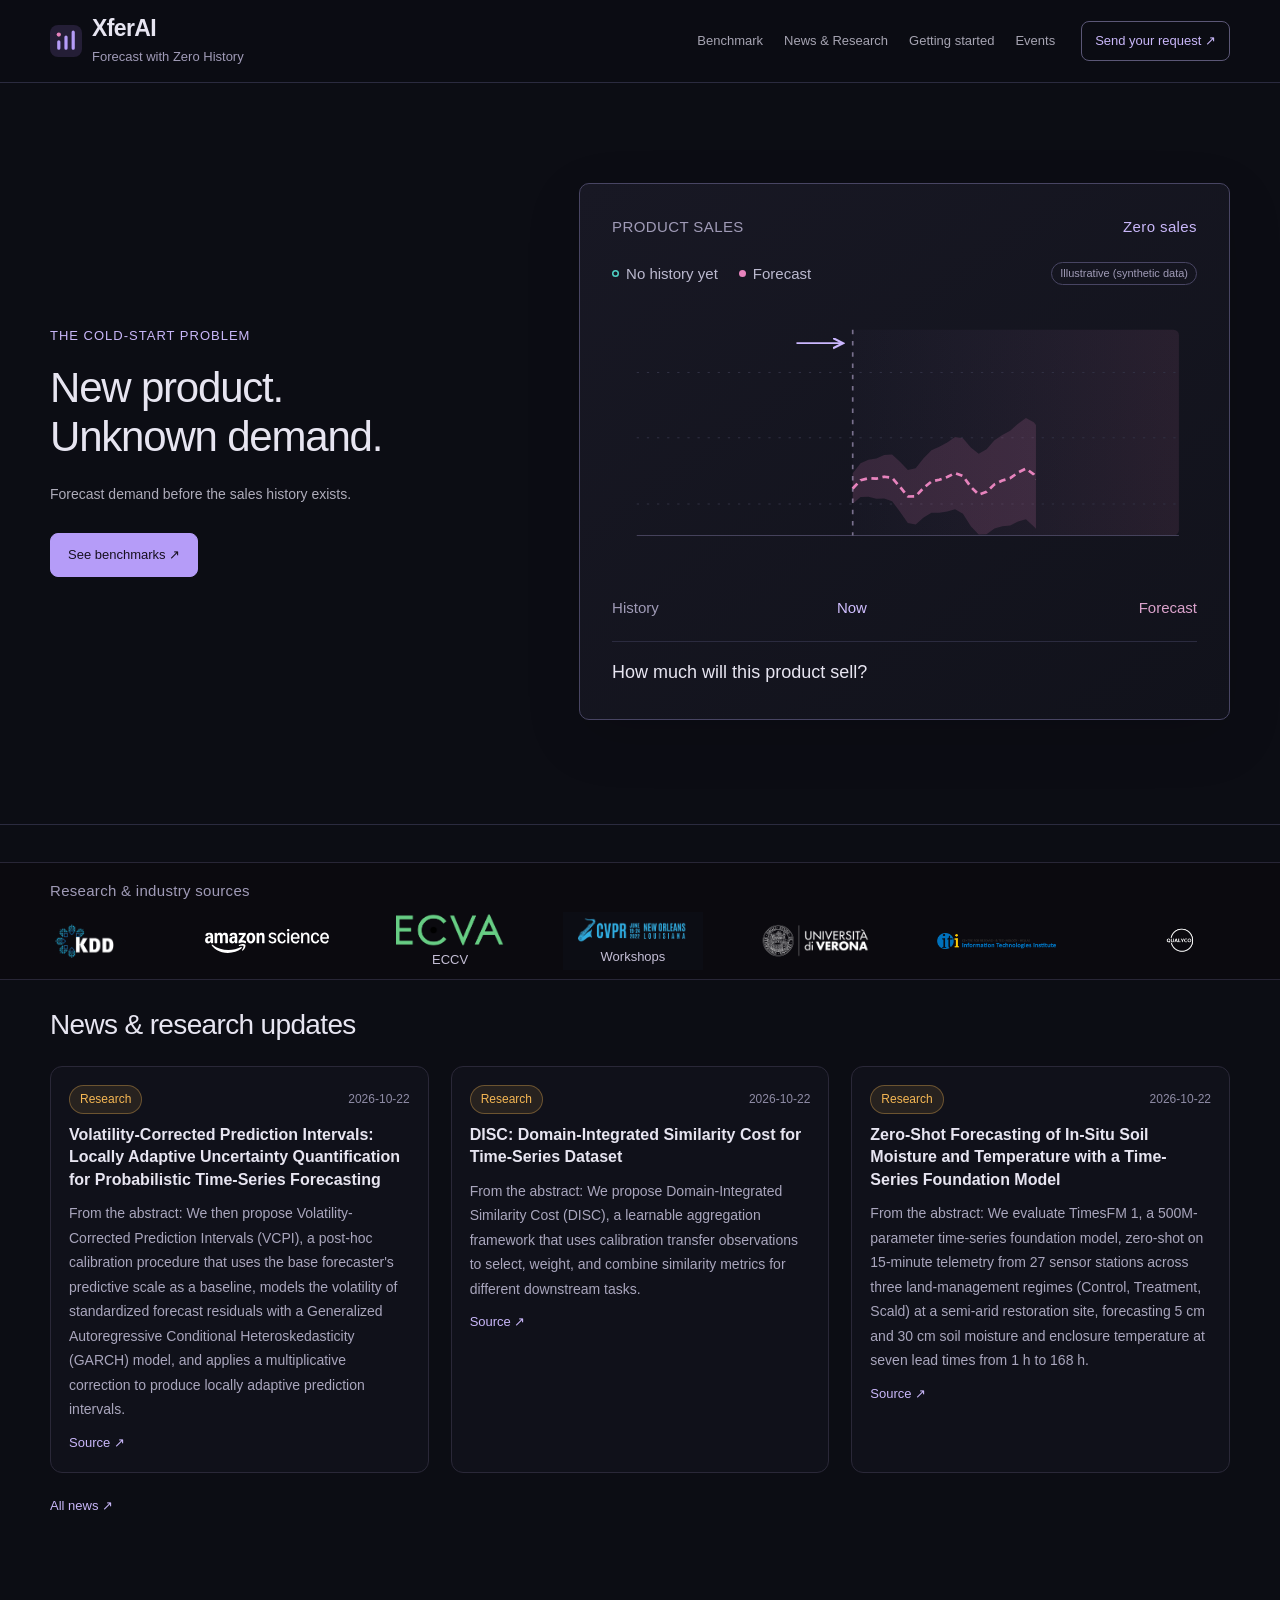
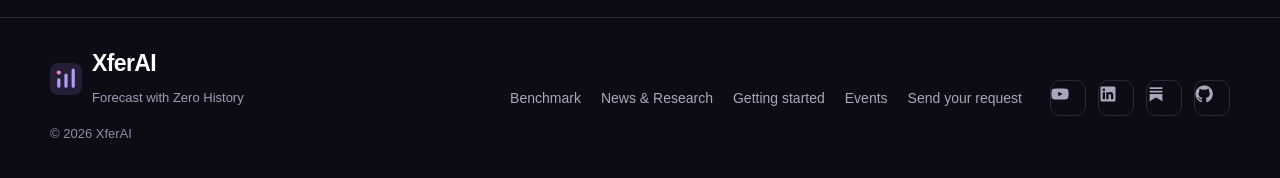
==== commit d0342eb0: "r10.1 candidate (review H1/H2: star pause control, MuQAR footnote) - not for push" ====
--- a/index.html
+++ b/index.html
@@ -2,7 +2,7 @@
 <html lang="en"><head><meta charset="utf-8"><meta name="viewport" content="width=device-width,initial-scale=1">
 <meta name="description" content="Compare forecasting methods for new products with no or limited sales history.">
 <meta name="theme-color" content="#0c0d14"><title>Forecasting for new products | XferAI</title>
-<meta property="og:site_name" content="XferAI"><meta property="og:type" content="website"><meta property="og:title" content="Forecasting for new products | XferAI"><meta property="og:description" content="Cold-start time-series forecasting: forecast with zero history."><meta property="og:url" content="https://xferai.app/"><meta property="og:image" content="https://xferai.app/assets/og.png"><meta name="twitter:card" content="summary_large_image"><link rel="canonical" href="https://xferai.app/"><link rel="apple-touch-icon" href="/assets/og.png"><link rel="icon" href="/assets/mark.svg" type="image/svg+xml"><link rel="stylesheet" href="/assets/style.css?v=bbe82b752c96">
+<meta property="og:site_name" content="XferAI"><meta property="og:type" content="website"><meta property="og:title" content="Forecasting for new products | XferAI"><meta property="og:description" content="Cold-start time-series forecasting: forecast with zero history."><meta property="og:url" content="https://xferai.app/"><meta property="og:image" content="https://xferai.app/assets/og.png"><meta name="twitter:card" content="summary_large_image"><link rel="canonical" href="https://xferai.app/"><link rel="apple-touch-icon" href="/assets/og.png"><link rel="icon" href="/assets/mark.svg" type="image/svg+xml"><link rel="stylesheet" href="/assets/style.css?v=e1ddc6e816a5">
 <script src="/assets/hub-app.js?v=1c300732d408" defer></script><script src="/assets/news.js?v=2" defer></script><script src="/assets/reveal.js?v=2" defer></script><script src="/assets/hero.js?v=1" defer></script></head>
 <body data-page="home"><a class="skip" href="#main">Skip to content</a>
 <header class="site-header"><div class="wrap nav-wrap">
--- a/assets/style.css
+++ b/assets/style.css
@@ -1039,3 +1039,11 @@
 .site-footer .brand.footer-logo { display: inline-flex; margin-bottom: 10px; color: #fff; }
 .site-footer .brand.footer-logo small { color: var(--muted); }
 .scatter .pt-sub { font-size: 9.5px; fill: var(--muted); }
+
+/* r10.1 (review H1): star pulse pause/play (WCAG 2.2.2); also paused on hover/focus */
+.chart-footnote .star-toggle { font: inherit; font-size: .95em; margin-left: .35em; padding: .1em .55em; border: 1px solid rgba(255,212,0,.55); border-radius: 999px; background: transparent; color: #FFD400; cursor: pointer; }
+.chart-footnote .star-toggle:hover { background: rgba(255,212,0,.12); }
+.chart-footnote .star-toggle:focus-visible { outline: 2px solid #FFD400; outline-offset: 2px; }
+.stars-paused .scatter .low-star, .bench-card:hover .scatter .low-star, .bench-card:focus-within .scatter .low-star, .bench-block:hover .scatter .low-star, .bench-block:focus-within .scatter .low-star { animation-play-state: paused; }
+.stars-paused .scatter .low-star { animation: none; opacity: 1; }
+@media (prefers-reduced-motion: reduce) { .chart-footnote .star-toggle { display: none; } }
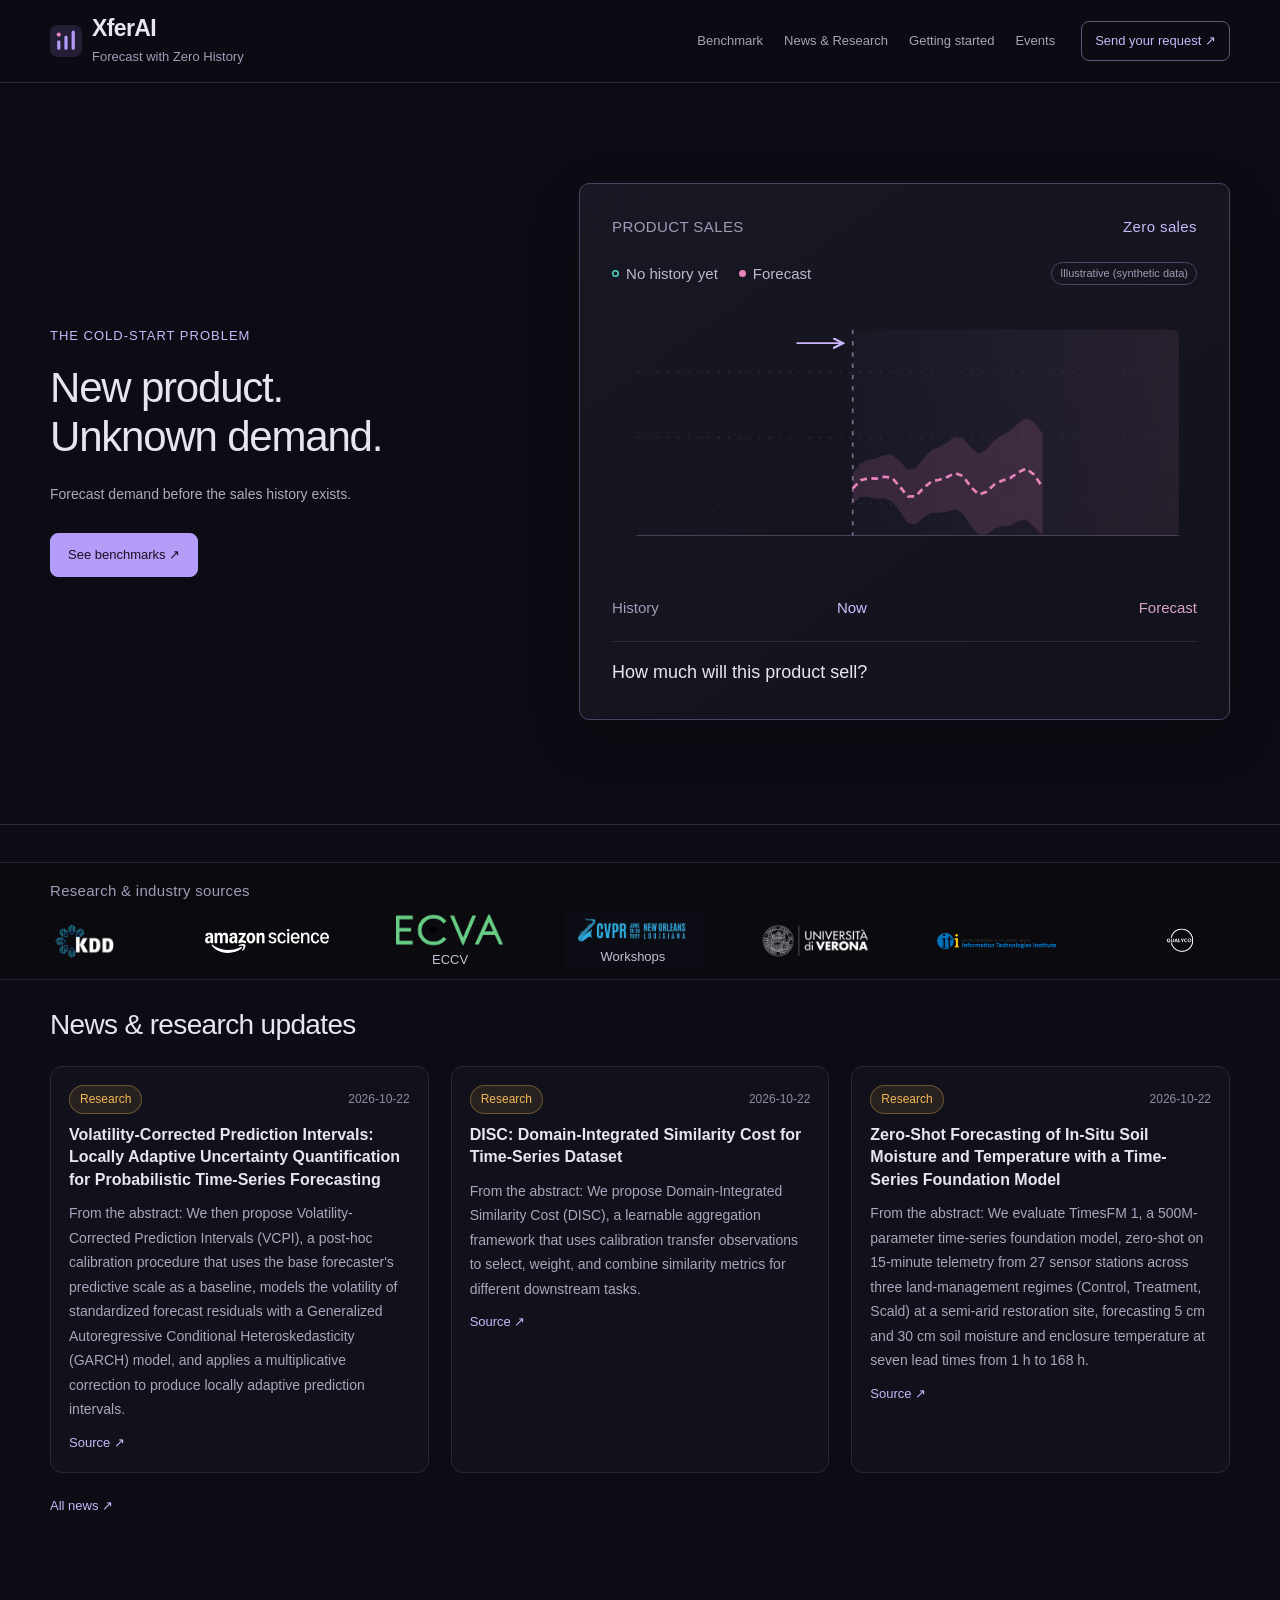
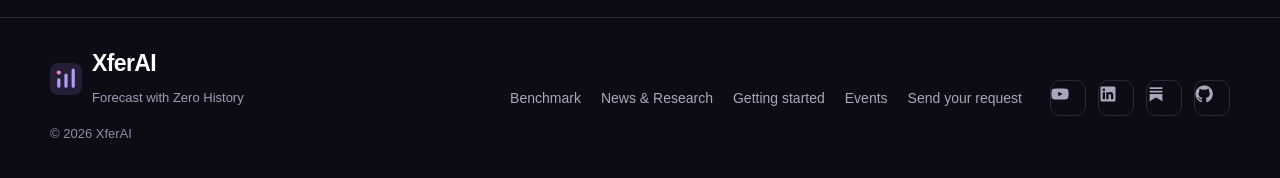
==== commit 89166de9: "r11 candidate (t294u): remove pause button + duplicate paper key, MuQAR label in star yellow, obfusc" ====
--- a/index.html
+++ b/index.html
@@ -2,7 +2,7 @@
 <html lang="en"><head><meta charset="utf-8"><meta name="viewport" content="width=device-width,initial-scale=1">
 <meta name="description" content="Compare forecasting methods for new products with no or limited sales history.">
 <meta name="theme-color" content="#0c0d14"><title>Forecasting for new products | XferAI</title>
-<meta property="og:site_name" content="XferAI"><meta property="og:type" content="website"><meta property="og:title" content="Forecasting for new products | XferAI"><meta property="og:description" content="Cold-start time-series forecasting: forecast with zero history."><meta property="og:url" content="https://xferai.app/"><meta property="og:image" content="https://xferai.app/assets/og.png"><meta name="twitter:card" content="summary_large_image"><link rel="canonical" href="https://xferai.app/"><link rel="apple-touch-icon" href="/assets/og.png"><link rel="icon" href="/assets/mark.svg" type="image/svg+xml"><link rel="stylesheet" href="/assets/style.css?v=e1ddc6e816a5">
+<meta property="og:site_name" content="XferAI"><meta property="og:type" content="website"><meta property="og:title" content="Forecasting for new products | XferAI"><meta property="og:description" content="Cold-start time-series forecasting: forecast with zero history."><meta property="og:url" content="https://xferai.app/"><meta property="og:image" content="https://xferai.app/assets/og.png"><meta name="twitter:card" content="summary_large_image"><link rel="canonical" href="https://xferai.app/"><link rel="apple-touch-icon" href="/assets/og.png"><link rel="icon" href="/assets/mark.svg" type="image/svg+xml"><link rel="stylesheet" href="/assets/style.css?v=2f397e68ce03">
 <script src="/assets/hub-app.js?v=1c300732d408" defer></script><script src="/assets/news.js?v=2" defer></script><script src="/assets/reveal.js?v=2" defer></script><script src="/assets/hero.js?v=1" defer></script></head>
 <body data-page="home"><a class="skip" href="#main">Skip to content</a>
 <header class="site-header"><div class="wrap nav-wrap">
--- a/assets/style.css
+++ b/assets/style.css
@@ -1040,10 +1040,6 @@
 .site-footer .brand.footer-logo small { color: var(--muted); }
 .scatter .pt-sub { font-size: 9.5px; fill: var(--muted); }
 
-/* r10.1 (review H1): star pulse pause/play (WCAG 2.2.2); also paused on hover/focus */
-.chart-footnote .star-toggle { font: inherit; font-size: .95em; margin-left: .35em; padding: .1em .55em; border: 1px solid rgba(255,212,0,.55); border-radius: 999px; background: transparent; color: #FFD400; cursor: pointer; }
-.chart-footnote .star-toggle:hover { background: rgba(255,212,0,.12); }
-.chart-footnote .star-toggle:focus-visible { outline: 2px solid #FFD400; outline-offset: 2px; }
-.stars-paused .scatter .low-star, .bench-card:hover .scatter .low-star, .bench-card:focus-within .scatter .low-star, .bench-block:hover .scatter .low-star, .bench-block:focus-within .scatter .low-star { animation-play-state: paused; }
-.stars-paused .scatter .low-star { animation: none; opacity: 1; }
-@media (prefers-reduced-motion: reduce) { .chart-footnote .star-toggle { display: none; } }
+/* r11 t294u: pause button removed (owner override); pulse still pauses on hover/focus; static under reduced motion */
+.bench-card:hover .scatter .low-star, .bench-card:focus-within .scatter .low-star, .bench-block:hover .scatter .low-star, .bench-block:focus-within .scatter .low-star { animation-play-state: paused; }
+.scatter .pt-label.pt-low, .chart-footnote .muq-note { fill: #FFD400; color: #FFD400; }
